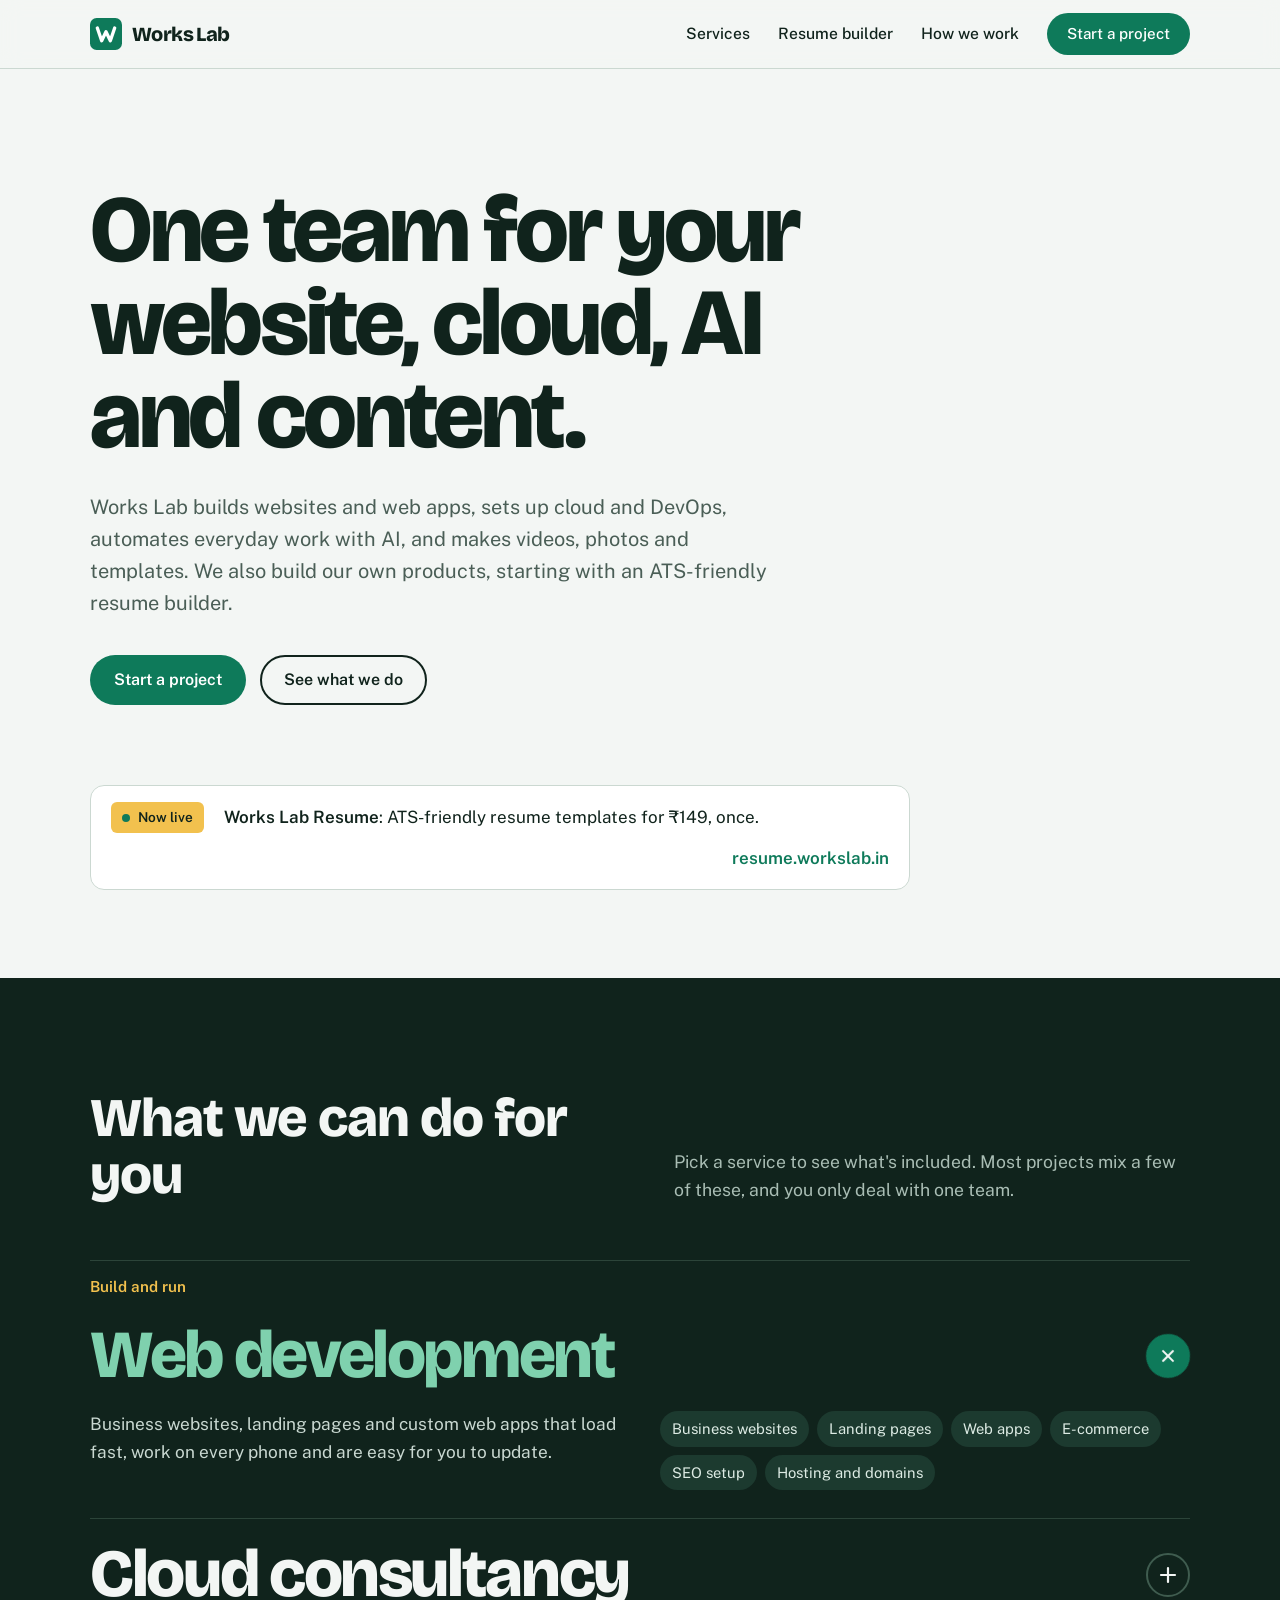
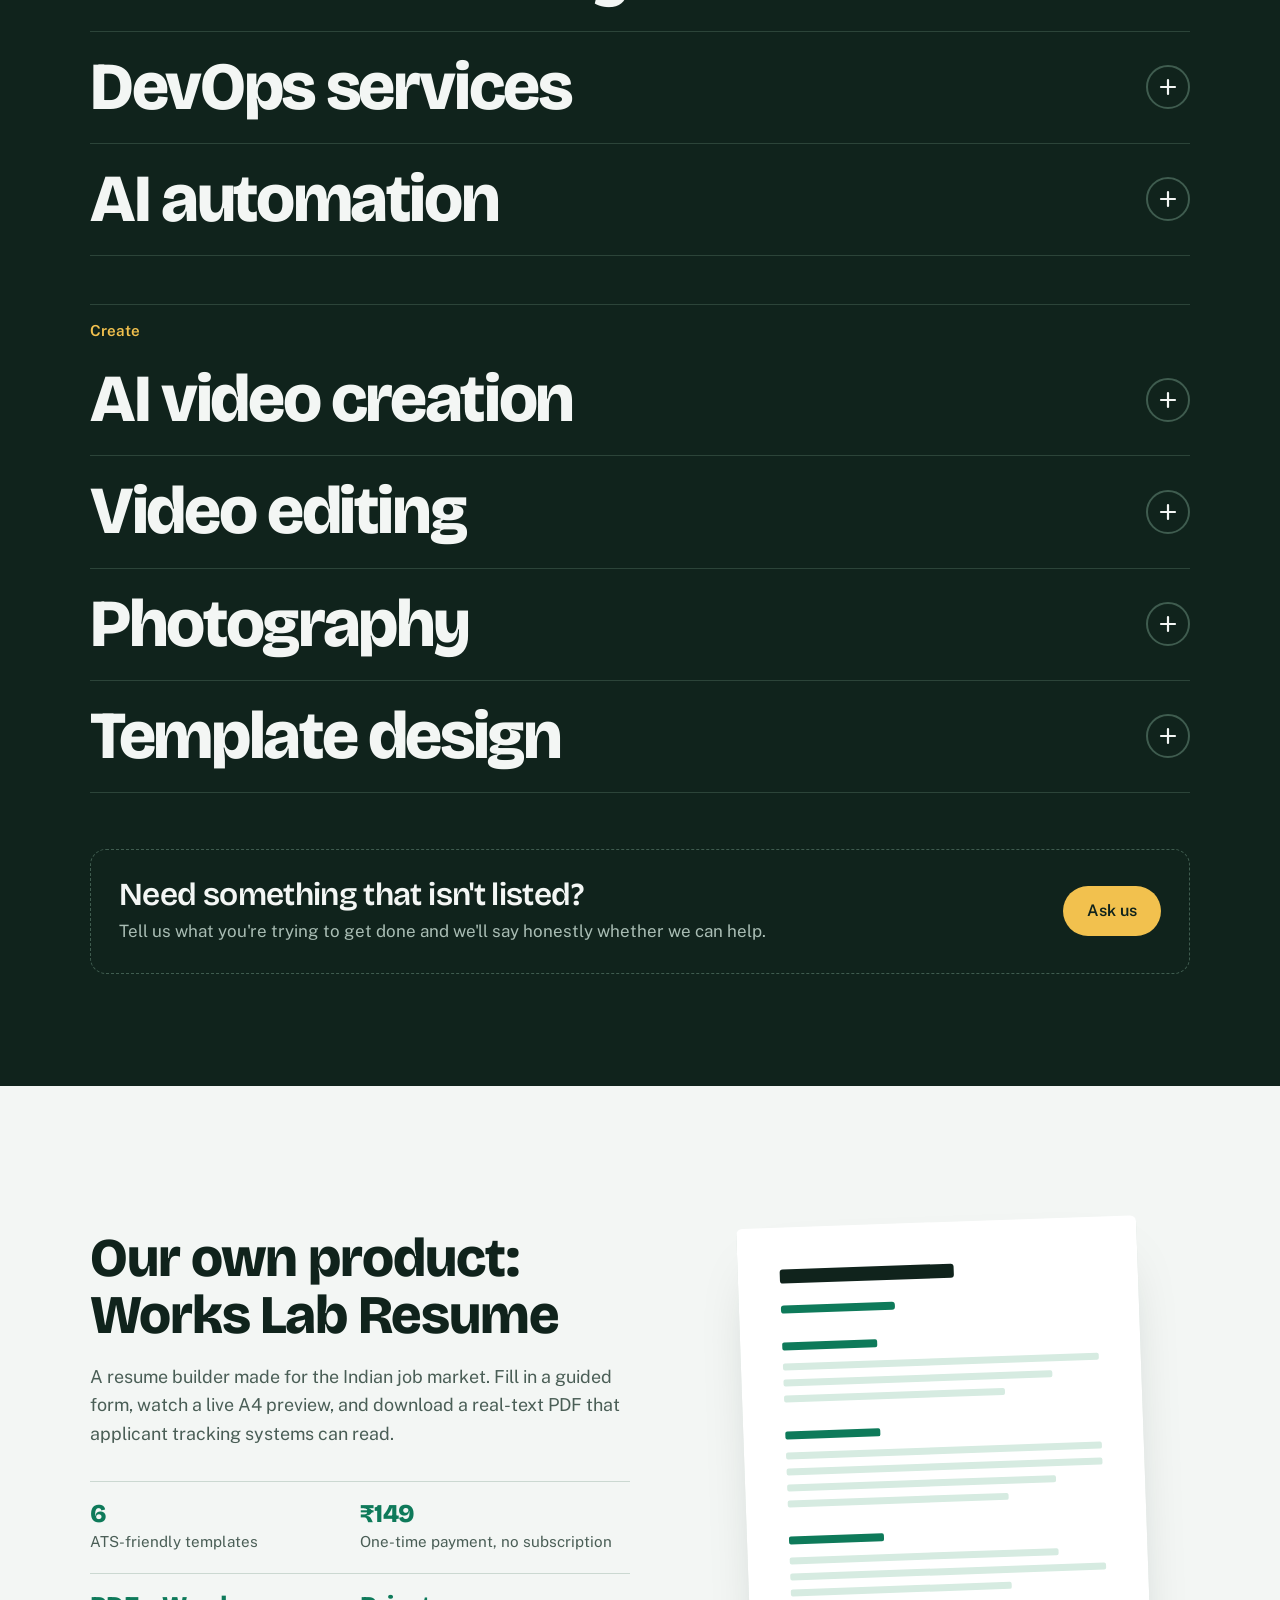
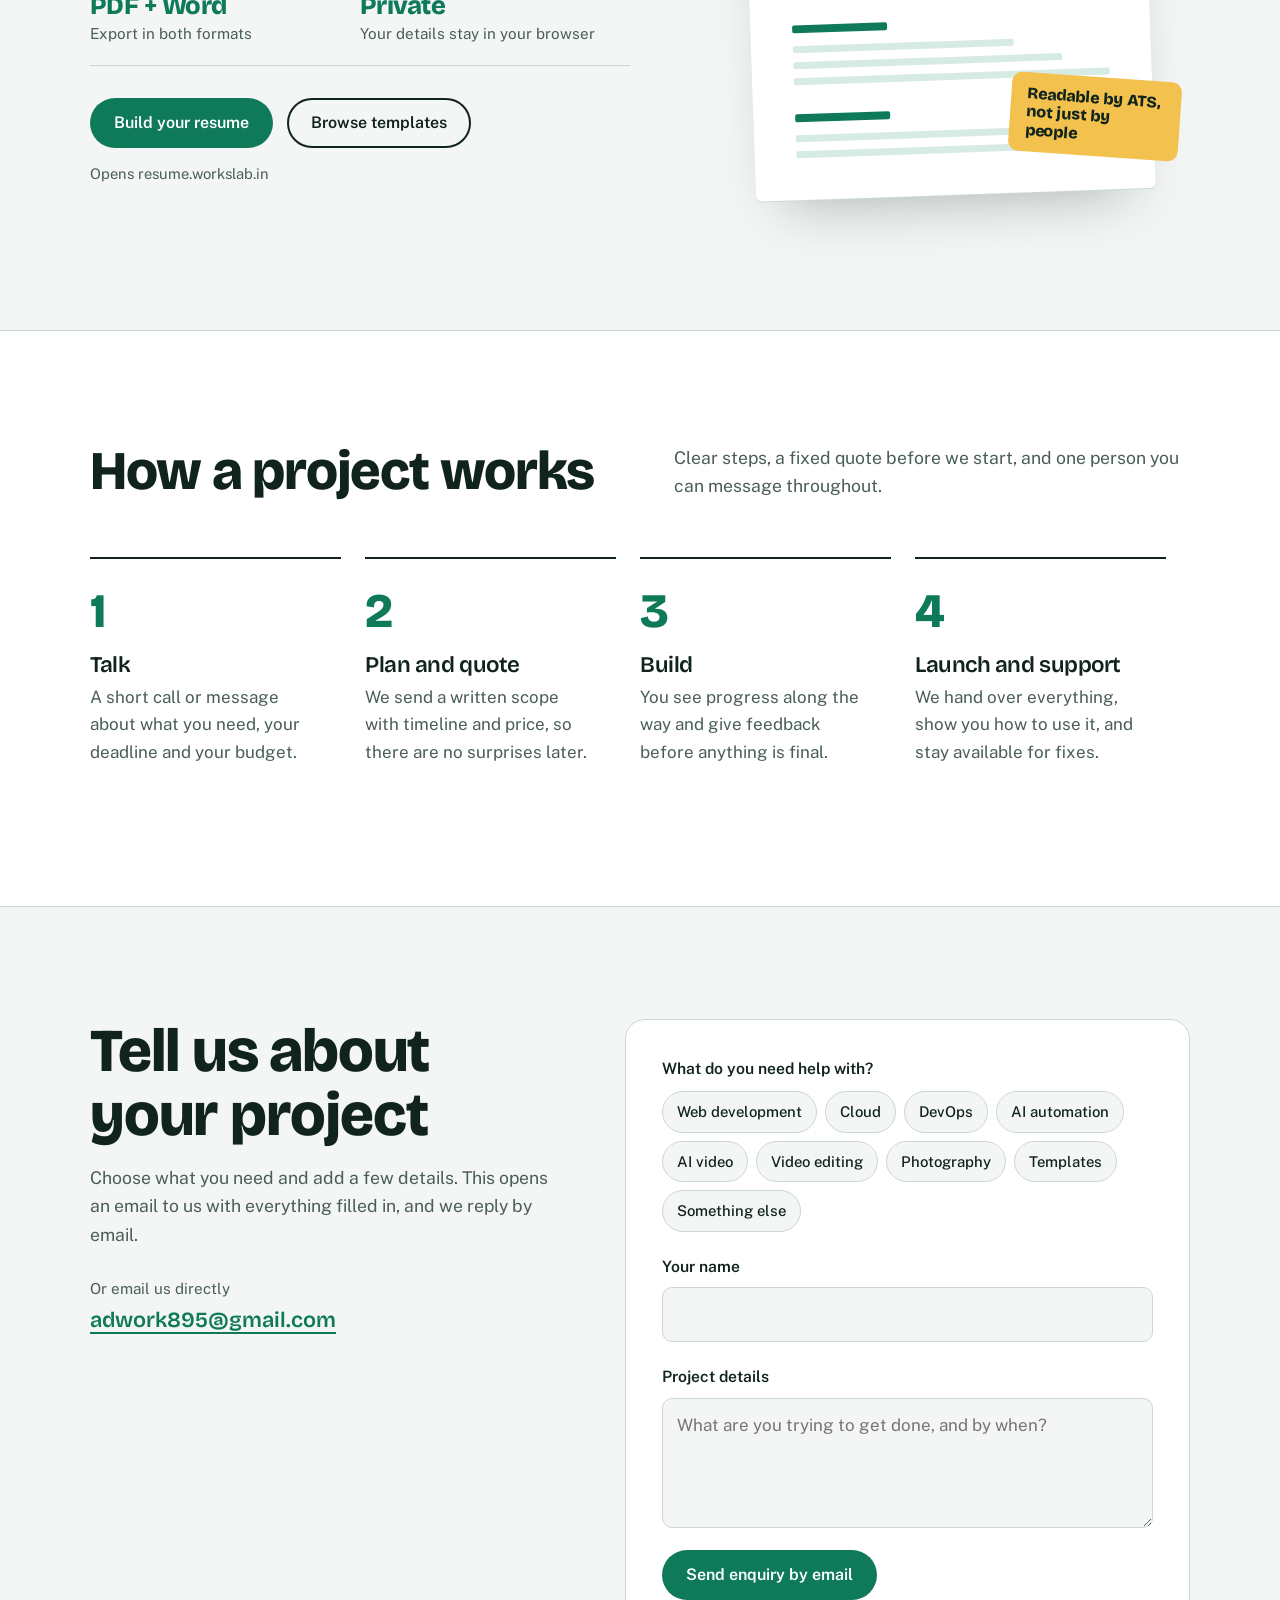
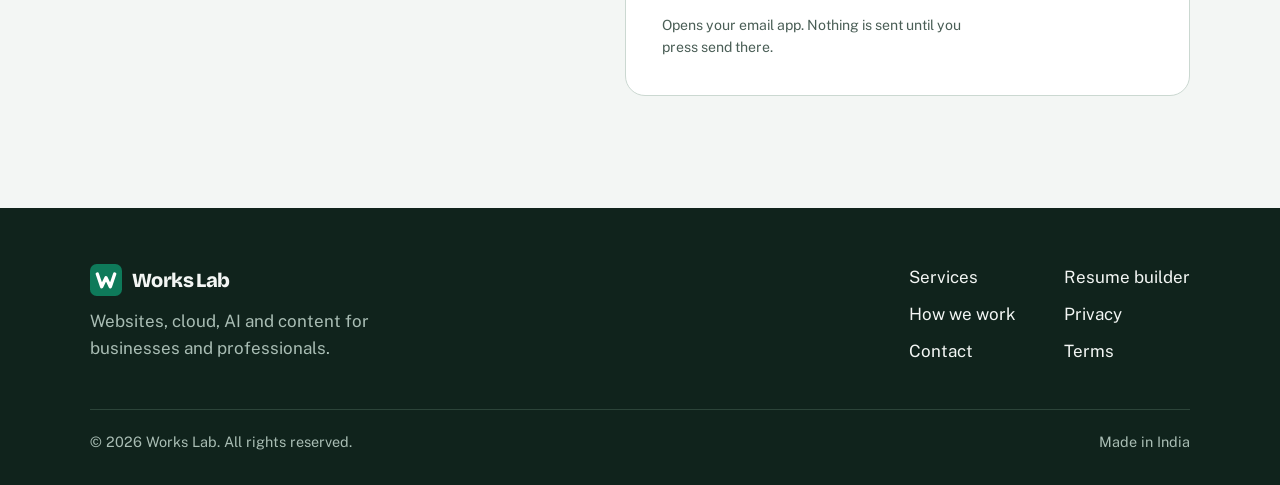
==== index.html @ b8e6df6c "1st commit for workslab home" ====
<!doctype html>
<html lang="en">
<head>
  <meta charset="UTF-8" />
  <meta name="viewport" content="width=device-width, initial-scale=1.0" />
  <title>Works Lab: web development, cloud, DevOps, AI automation and content</title>
  <meta name="description" content="Works Lab builds websites and web apps, sets up cloud and DevOps, automates work with AI, and creates videos, photos and templates. Makers of the ATS-friendly resume builder at resume.workslab.in." />
  <link rel="canonical" href="https://workslab.in/" />
  <meta name="theme-color" content="#0E7A5A" />

  <link rel="icon" href="/favicon.ico" sizes="48x48" />
  <link rel="icon" href="/favicon.svg" type="image/svg+xml" />
  <link rel="icon" href="/favicon-96x96.png" type="image/png" sizes="96x96" />
  <link rel="apple-touch-icon" href="/apple-touch-icon.png" />
  <link rel="manifest" href="/site.webmanifest" />

  <meta property="og:type" content="website" />
  <meta property="og:site_name" content="Works Lab" />
  <meta property="og:title" content="Works Lab: websites, cloud, AI and content" />
  <meta property="og:description" content="One team for your website, cloud setup, AI automation, videos, photos and templates." />
  <meta property="og:url" content="https://workslab.in/" />
  <meta property="og:image" content="https://workslab.in/og-image.png" />
  <meta name="twitter:card" content="summary_large_image" />

  <script type="application/ld+json">
  {
    "@context": "https://schema.org",
    "@type": "Organization",
    "name": "Works Lab",
    "url": "https://workslab.in/",
    "logo": "https://workslab.in/icon-512.png",
    "email": "adwork895@gmail.com",
    "areaServed": "IN",
    "makesOffer": [
      {"@type": "Offer", "itemOffered": {"@type": "Service", "name": "Web development"}},
      {"@type": "Offer", "itemOffered": {"@type": "Service", "name": "Cloud consultancy"}},
      {"@type": "Offer", "itemOffered": {"@type": "Service", "name": "DevOps services"}},
      {"@type": "Offer", "itemOffered": {"@type": "Service", "name": "AI automation"}},
      {"@type": "Offer", "itemOffered": {"@type": "Service", "name": "AI video creation"}},
      {"@type": "Offer", "itemOffered": {"@type": "Service", "name": "Video editing"}},
      {"@type": "Offer", "itemOffered": {"@type": "Service", "name": "Photography"}},
      {"@type": "Offer", "itemOffered": {"@type": "Service", "name": "Template design"}}
    ]
  }
  </script>

  <link rel="preconnect" href="https://fonts.googleapis.com" />
  <link rel="preconnect" href="https://fonts.gstatic.com" crossorigin />
  <link href="https://fonts.googleapis.com/css2?family=Bricolage+Grotesque:opsz,wght@12..96,400;12..96,600;12..96,800&family=Public+Sans:wght@400;500;600&display=swap" rel="stylesheet" />

  <style>
    :root {
      --ink: #10231C;        /* deep forest ink for text */
      --paper: #F3F6F4;      /* cool mint-white page */
      --white: #FFFFFF;
      --green: #0E7A5A;      /* Works Lab brand green (same as resume site) */
      --green-deep: #0A5A43;
      --mint: #D6EBE1;
      --tape: #F2C14E;       /* lab-tape yellow, used sparingly */
      --line: #CBD8D1;
      --muted: #4A5E56;

      --display: 'Bricolage Grotesque', system-ui, sans-serif;
      --body: 'Public Sans', system-ui, sans-serif;

      --wrap: 1180px;
      --gutter: clamp(20px, 4vw, 40px);
    }

    *, *::before, *::after { box-sizing: border-box; }
    html { -webkit-text-size-adjust: 100%; scroll-behavior: smooth; scroll-padding-top: 80px; }
    body {
      margin: 0;
      font-family: var(--body);
      font-size: 1.0625rem;
      line-height: 1.6;
      color: var(--ink);
      background: var(--paper);
      -webkit-font-smoothing: antialiased;
    }
    img, svg { display: block; max-width: 100%; }
    a { color: inherit; }
    h1, h2, h3 { font-family: var(--display); margin: 0; line-height: 1.05; letter-spacing: -0.02em; }
    p { margin: 0; }

    :focus-visible { outline: 3px solid var(--tape); outline-offset: 3px; border-radius: 4px; }

    .wrap { max-width: var(--wrap); margin: 0 auto; padding: 0 var(--gutter); }
    .skip { position: absolute; left: -9999px; top: 8px; background: var(--ink); color: var(--white); padding: 10px 14px; z-index: 200; border-radius: 6px; }
    .skip:focus { left: 8px; }

    /* ---------- Buttons ---------- */
    .btn {
      display: inline-flex; align-items: center; gap: 10px;
      font: 600 1rem/1 var(--body);
      padding: 15px 22px; border-radius: 999px;
      text-decoration: none; border: 2px solid transparent; cursor: pointer;
      transition: background-color .15s, color .15s, border-color .15s;
    }
    .btn-primary { background: var(--green); color: var(--white); }
    .btn-primary:hover { background: var(--green-deep); }
    .btn-ghost { border-color: var(--ink); color: var(--ink); background: transparent; }
    .btn-ghost:hover { background: var(--ink); color: var(--paper); }

    /* ---------- Header ---------- */
    .site-header {
      position: sticky; top: 0; z-index: 100;
      background: rgba(243, 246, 244, 0.92);
      backdrop-filter: blur(10px);
      border-bottom: 1px solid var(--line);
    }
    .header-row { display: flex; align-items: center; justify-content: space-between; height: 68px; gap: 20px; }
    .brand { display: flex; align-items: center; gap: 10px; text-decoration: none; font: 800 1.25rem/1 var(--display); letter-spacing: -0.03em; }
    .brand svg { width: 32px; height: 32px; }
    .nav { display: flex; align-items: center; gap: 28px; }
    .nav a { text-decoration: none; font-weight: 500; font-size: .98rem; }
    .nav a:not(.btn):hover { color: var(--green); }
    .nav .btn { padding: 11px 18px; font-size: .95rem; }
    .menu-toggle { display: none; background: none; border: 2px solid var(--ink); border-radius: 999px; padding: 8px 14px; font: 600 .95rem var(--body); color: var(--ink); cursor: pointer; }

    @media (max-width: 820px) {
      .menu-toggle { display: inline-block; }
      .nav {
        position: absolute; top: 68px; left: 0; right: 0;
        flex-direction: column; align-items: stretch; gap: 0;
        background: var(--paper); border-bottom: 1px solid var(--line);
        padding: 8px var(--gutter) 20px;
        display: none;
      }
      .nav.open { display: flex; }
      .nav a:not(.btn) { padding: 14px 0; border-bottom: 1px solid var(--line); }
      .nav .btn { margin-top: 16px; justify-content: center; }
    }

    /* ---------- Hero ---------- */
    .hero { padding: clamp(56px, 9vw, 120px) 0 clamp(48px, 7vw, 88px); }
    .hero h1 {
      font-size: clamp(2.6rem, 7.4vw, 6.2rem);
      font-weight: 800;
      max-width: 14ch;
      letter-spacing: -0.035em;
      line-height: .98;
    }
    .hero-lede { margin-top: 28px; max-width: 58ch; font-size: clamp(1.08rem, 1.6vw, 1.25rem); color: var(--muted); }
    .hero-actions { display: flex; flex-wrap: wrap; gap: 14px; margin-top: 36px; }

    .now-live {
      margin-top: clamp(48px, 7vw, 80px);
      display: flex; flex-wrap: wrap; align-items: center; gap: 12px 20px;
      padding: 16px 20px;
      background: var(--white); border: 1px solid var(--line); border-radius: 14px;
      text-decoration: none; max-width: 820px;
      transition: border-color .15s;
    }
    .now-live:hover { border-color: var(--green); }
    .tag-live {
      display: inline-flex; align-items: center; gap: 8px;
      background: var(--tape); color: var(--ink);
      font-weight: 600; font-size: .85rem; padding: 5px 11px; border-radius: 6px;
    }
    .tag-live::before { content: ""; width: 8px; height: 8px; border-radius: 50%; background: var(--green); }
    .now-live strong { font-weight: 600; }
    .now-live .go { margin-left: auto; color: var(--green); font-weight: 600; white-space: nowrap; }

    /* Page-load sequence (the one orchestrated motion on the page) */
    @media (prefers-reduced-motion: no-preference) {
      .hero h1, .hero-lede, .hero-actions, .now-live { animation: rise .7s cubic-bezier(.2,.7,.2,1) both; }
      .hero-lede { animation-delay: .12s; }
      .hero-actions { animation-delay: .22s; }
      .now-live { animation-delay: .34s; }
      @keyframes rise { from { opacity: 0; transform: translateY(18px); } to { opacity: 1; transform: none; } }
    }

    /* ---------- Section headings ---------- */
    .section { padding: clamp(64px, 9vw, 112px) 0; }
    .section-head { display: grid; grid-template-columns: 1fr; gap: 16px; margin-bottom: clamp(32px, 5vw, 56px); }
    .section-head h2 { font-size: clamp(2rem, 4.6vw, 3.4rem); font-weight: 800; max-width: 18ch; }
    .section-head p { color: var(--muted); max-width: 56ch; font-size: 1.1rem; }
    @media (min-width: 900px) {
      .section-head { grid-template-columns: 1.1fr 1fr; align-items: end; }
    }

    /* ---------- Services index (the memorable piece) ---------- */
    .services { background: var(--ink); color: var(--paper); }
    .services .section-head p { color: #A9BDB4; }
    .svc-group { border-top: 1px solid #2C4439; }
    .svc-group + .svc-group { margin-top: 48px; }
    .svc-group-name {
      font: 600 .95rem/1 var(--body); color: var(--tape);
      padding: 18px 0 6px;
    }
    .svc { border-bottom: 1px solid #2C4439; }
    .svc-btn {
      width: 100%; background: none; border: 0; color: inherit; cursor: pointer; text-align: left;
      display: grid; grid-template-columns: 1fr auto; align-items: center; gap: 20px;
      padding: clamp(14px, 2vw, 22px) 0;
    }
    .svc-name {
      font: 800 clamp(1.8rem, 5.6vw, 4.2rem)/1 var(--display);
      letter-spacing: -0.035em;
      transition: color .15s, transform .25s cubic-bezier(.2,.7,.2,1);
    }
    .svc-btn:hover .svc-name, .svc-btn[aria-expanded="true"] .svc-name { color: #7FD1AE; }
    @media (prefers-reduced-motion: no-preference) {
      .svc-btn:hover .svc-name { transform: translateX(10px); }
    }
    .svc-icon {
      width: 44px; height: 44px; flex: none; border-radius: 50%;
      border: 2px solid #3F5C4F; display: grid; place-items: center;
      transition: transform .25s, background-color .15s, border-color .15s;
    }
    .svc-icon svg { width: 18px; height: 18px; }
    .svc-btn[aria-expanded="true"] .svc-icon { transform: rotate(45deg); background: var(--green); border-color: var(--green); }
    .svc-panel { display: grid; grid-template-rows: 0fr; transition: grid-template-rows .3s ease; }
    .svc-panel > div { overflow: hidden; }
    .svc.open .svc-panel { grid-template-rows: 1fr; }
    .svc-body {
      display: grid; gap: 18px; padding: 0 0 28px;
      grid-template-columns: 1fr;
    }
    @media (min-width: 900px) { .svc-body { grid-template-columns: 1fr 1fr; gap: 40px; } }
    .svc-body p { color: #C9D8D1; max-width: 50ch; font-size: 1.08rem; }
    .chips { display: flex; flex-wrap: wrap; gap: 8px; list-style: none; margin: 0; padding: 0; align-content: start; }
    .chips li { font-size: .92rem; padding: 6px 12px; border-radius: 999px; background: #1C3A2F; color: #DDEBE4; }
    .svc-more { display: inline-block; margin-top: 14px; color: #7FD1AE; font-weight: 600; }

    .svc-else {
      margin-top: 56px; display: flex; flex-wrap: wrap; align-items: center; justify-content: space-between; gap: 20px;
      padding: 28px; border: 1px dashed #3F5C4F; border-radius: 16px;
    }
    .svc-else h3 { font-size: clamp(1.4rem, 2.6vw, 2rem); font-weight: 600; }
    .svc-else p { color: #A9BDB4; margin-top: 6px; }
    .services .btn-primary { background: var(--tape); color: var(--ink); }
    .services .btn-primary:hover { background: #FFD66E; }

    /* ---------- Product: resume builder ---------- */
    .product-grid { display: grid; gap: clamp(40px, 6vw, 72px); align-items: center; grid-template-columns: 1fr; }
    @media (min-width: 900px) { .product-grid { grid-template-columns: 1.05fr .95fr; } }
    .product h2 { font-size: clamp(2rem, 4.6vw, 3.4rem); font-weight: 800; max-width: 16ch; }
    .product .lede { margin-top: 18px; color: var(--muted); font-size: 1.12rem; max-width: 52ch; }
    .facts { list-style: none; padding: 0; margin: 32px 0 0; display: grid; grid-template-columns: 1fr 1fr; gap: 0; border-top: 1px solid var(--line); }
    .facts li { padding: 18px 16px 18px 0; border-bottom: 1px solid var(--line); }
    .facts b { display: block; font: 800 1.6rem/1.1 var(--display); letter-spacing: -0.02em; color: var(--green); }
    .facts span { font-size: .95rem; color: var(--muted); }
    .product .hero-actions { margin-top: 32px; }
    .product-note { margin-top: 14px; font-size: .92rem; color: var(--muted); }

    /* A4 sheet illustration */
    .sheet-stage { position: relative; padding: 24px 12px; }
    .sheet {
      background: var(--white); aspect-ratio: 210 / 297; width: min(100%, 400px); margin: 0 auto;
      border-radius: 6px; padding: 9% 9%;
      box-shadow: 0 1px 0 var(--line), 0 30px 60px -30px rgba(16, 35, 28, .35);
      transform: rotate(-2deg);
      display: flex; flex-direction: column; gap: 6%;
    }
    .sheet .nm { height: 14px; width: 55%; background: var(--ink); border-radius: 3px; }
    .sheet .ttl { height: 8px; width: 36%; background: var(--green); border-radius: 3px; margin-top: -2%; }
    .sheet .blk { display: flex; flex-direction: column; gap: 9px; }
    .sheet .h { height: 8px; width: 30%; background: var(--green); border-radius: 2px; margin-bottom: 4px; }
    .sheet .l { height: 7px; background: var(--mint); border-radius: 2px; }
    .sheet .l.s { width: 70%; } .sheet .l.m { width: 85%; }
    .ats-stamp {
      position: absolute; right: 2%; bottom: 10%;
      background: var(--tape); color: var(--ink);
      font: 800 1rem/1.15 var(--display); padding: 12px 16px; border-radius: 10px;
      transform: rotate(4deg); max-width: 170px;
    }

    /* ---------- Process ---------- */
    .process { background: var(--white); border-top: 1px solid var(--line); border-bottom: 1px solid var(--line); }
    .steps { list-style: none; margin: 0; padding: 0; display: grid; gap: 0; grid-template-columns: 1fr; counter-reset: step; }
    @media (min-width: 700px) { .steps { grid-template-columns: 1fr 1fr; } }
    @media (min-width: 1040px) { .steps { grid-template-columns: repeat(4, 1fr); } }
    .steps li { counter-increment: step; padding: 28px 24px 28px 0; border-top: 2px solid var(--ink); margin-right: 24px; }
    .steps li::before {
      content: counter(step); display: block;
      font: 800 3rem/1 var(--display); color: var(--green); margin-bottom: 18px;
    }
    .steps h3 { font-size: 1.4rem; font-weight: 600; margin-bottom: 8px; }
    .steps p { color: var(--muted); }

    /* ---------- Contact ---------- */
    .contact-grid { display: grid; gap: clamp(40px, 6vw, 72px); grid-template-columns: 1fr; }
    @media (min-width: 900px) { .contact-grid { grid-template-columns: .9fr 1.1fr; } }
    .contact h2 { font-size: clamp(2.2rem, 5vw, 3.8rem); font-weight: 800; max-width: 12ch; }
    .contact .lede { margin-top: 18px; color: var(--muted); font-size: 1.1rem; max-width: 44ch; }
    .direct { margin-top: 28px; }
    .direct a { font: 600 clamp(1.1rem, 2vw, 1.35rem) var(--display); color: var(--green); text-decoration-thickness: 2px; text-underline-offset: 5px; word-break: break-all; }
    .direct p { font-size: .95rem; color: var(--muted); margin-bottom: 6px; }

    .form { background: var(--white); border: 1px solid var(--line); border-radius: 20px; padding: clamp(22px, 3.5vw, 36px); display: grid; gap: 22px; }
    .field { display: grid; gap: 8px; }
    .field label, .field legend { font-weight: 600; font-size: .98rem; padding: 0; }
    fieldset { border: 0; margin: 0; padding: 0; min-width: 0; }
    .field input, .field textarea {
      font: inherit; color: var(--ink); width: 100%;
      padding: 13px 14px; border: 1.5px solid var(--line); border-radius: 10px; background: var(--paper);
    }
    .field input:focus, .field textarea:focus { outline: none; border-color: var(--green); box-shadow: 0 0 0 3px var(--mint); }
    .field textarea { min-height: 130px; resize: vertical; }
    .pick { display: flex; flex-wrap: wrap; gap: 8px; margin-top: 10px; }
    .pick input { position: absolute; opacity: 0; width: 1px; height: 1px; }
    .pick label {
      font-weight: 500; font-size: .93rem; padding: 8px 14px; border-radius: 999px;
      border: 1.5px solid var(--line); cursor: pointer; user-select: none; background: var(--paper);
    }
    .pick input:checked + label { background: var(--green); border-color: var(--green); color: var(--white); }
    .pick input:focus-visible + label { outline: 3px solid var(--tape); outline-offset: 2px; }
    .form-foot { display: flex; flex-wrap: wrap; align-items: center; gap: 14px; }
    .form-foot small { color: var(--muted); font-size: .88rem; max-width: 36ch; }
    .form-error { color: #A4262C; font-weight: 600; font-size: .95rem; display: none; }
    .form-error.show { display: block; }

    /* ---------- Footer ---------- */
    .site-footer { background: var(--ink); color: #A9BDB4; padding: 56px 0 32px; }
    .foot-row { display: flex; flex-wrap: wrap; justify-content: space-between; gap: 32px; }
    .site-footer .brand { color: var(--paper); }
    .foot-tag { margin-top: 12px; max-width: 34ch; }
    .foot-links { display: grid; grid-template-columns: repeat(2, auto); gap: 10px 48px; list-style: none; margin: 0; padding: 0; }
    .foot-links a { text-decoration: none; color: var(--paper); }
    .foot-links a:hover { color: #7FD1AE; }
    .foot-base { margin-top: 44px; padding-top: 20px; border-top: 1px solid #2C4439; display: flex; flex-wrap: wrap; justify-content: space-between; gap: 12px; font-size: .9rem; }

    @media (prefers-reduced-motion: reduce) {
      html { scroll-behavior: auto; }
      *, *::before, *::after { transition: none !important; animation: none !important; }
    }
  </style>
</head>
<body>
  <a class="skip" href="#main">Skip to content</a>

  <header class="site-header">
    <div class="wrap header-row">
      <a class="brand" href="/" aria-label="Works Lab home">
        <svg viewBox="0 0 48 48" aria-hidden="true"><rect width="48" height="48" rx="10" fill="#0E7A5A"/><path d="M11 15 L17.5 34 L24 20.5 L30.5 34 L37 15" fill="none" stroke="#fff" stroke-width="5" stroke-linecap="round" stroke-linejoin="round"/></svg>
        Works Lab
      </a>
      <button class="menu-toggle" aria-expanded="false" aria-controls="site-nav">Menu</button>
      <nav class="nav" id="site-nav" aria-label="Main">
        <a href="#services">Services</a>
        <a href="#resume">Resume builder</a>
        <a href="#process">How we work</a>
        <a class="btn btn-primary" href="#contact">Start a project</a>
      </nav>
    </div>
  </header>

  <main id="main">
    <!-- HERO -->
    <section class="hero">
      <div class="wrap">
        <h1>One team for your website, cloud, AI and content.</h1>
        <p class="hero-lede">
          Works Lab builds websites and web apps, sets up cloud and DevOps, automates everyday work with AI,
          and makes videos, photos and templates. We also build our own products, starting with an
          ATS-friendly resume builder.
        </p>
        <div class="hero-actions">
          <a class="btn btn-primary" href="#contact">Start a project</a>
          <a class="btn btn-ghost" href="#services">See what we do</a>
        </div>

        <a class="now-live" href="https://resume.workslab.in" rel="noopener">
          <span class="tag-live">Now live</span>
          <span><strong>Works Lab Resume</strong>: ATS-friendly resume templates for ₹149, once.</span>
          <span class="go">resume.workslab.in</span>
        </a>
      </div>
    </section>

    <!-- SERVICES -->
    <section class="section services" id="services" aria-labelledby="services-title">
      <div class="wrap">
        <div class="section-head">
          <h2 id="services-title">What we can do for you</h2>
          <p>Pick a service to see what's included. Most projects mix a few of these, and you only deal with one team.</p>
        </div>

        <div class="svc-group">
          <p class="svc-group-name">Build and run</p>

          <div class="svc open">
            <button class="svc-btn" aria-expanded="true" aria-controls="svc-web">
              <span class="svc-name">Web development</span>
              <span class="svc-icon" aria-hidden="true"><svg viewBox="0 0 18 18"><path d="M9 2v14M2 9h14" stroke="currentColor" stroke-width="2.2" stroke-linecap="round"/></svg></span>
            </button>
            <div class="svc-panel" id="svc-web"><div><div class="svc-body">
              <p>Business websites, landing pages and custom web apps that load fast, work on every phone and are easy for you to update.</p>
              <ul class="chips"><li>Business websites</li><li>Landing pages</li><li>Web apps</li><li>E-commerce</li><li>SEO setup</li><li>Hosting and domains</li></ul>
            </div></div></div>
          </div>

          <div class="svc">
            <button class="svc-btn" aria-expanded="false" aria-controls="svc-cloud">
              <span class="svc-name">Cloud consultancy</span>
              <span class="svc-icon" aria-hidden="true"><svg viewBox="0 0 18 18"><path d="M9 2v14M2 9h14" stroke="currentColor" stroke-width="2.2" stroke-linecap="round"/></svg></span>
            </button>
            <div class="svc-panel" id="svc-cloud"><div><div class="svc-body">
              <p>Choose the right cloud setup, move to it without downtime, and stop paying for resources you don't use.</p>
              <ul class="chips"><li>AWS, Azure, Google Cloud</li><li>Cloud migration</li><li>Cost reviews</li><li>Security and backups</li><li>Architecture planning</li></ul>
            </div></div></div>
          </div>

          <div class="svc">
            <button class="svc-btn" aria-expanded="false" aria-controls="svc-devops">
              <span class="svc-name">DevOps services</span>
              <span class="svc-icon" aria-hidden="true"><svg viewBox="0 0 18 18"><path d="M9 2v14M2 9h14" stroke="currentColor" stroke-width="2.2" stroke-linecap="round"/></svg></span>
            </button>
            <div class="svc-panel" id="svc-devops"><div><div class="svc-body">
              <p>Automated builds, tests and deployments, so shipping an update takes a click instead of an evening.</p>
              <ul class="chips"><li>CI/CD pipelines</li><li>GitHub Actions</li><li>Docker and Kubernetes</li><li>Infrastructure as code</li><li>Monitoring and alerts</li></ul>
            </div></div></div>
          </div>

          <div class="svc">
            <button class="svc-btn" aria-expanded="false" aria-controls="svc-ai">
              <span class="svc-name">AI automation</span>
              <span class="svc-icon" aria-hidden="true"><svg viewBox="0 0 18 18"><path d="M9 2v14M2 9h14" stroke="currentColor" stroke-width="2.2" stroke-linecap="round"/></svg></span>
            </button>
            <div class="svc-panel" id="svc-ai"><div><div class="svc-body">
              <p>Hand repetitive work to AI: answering customer questions, sorting documents, following up on leads and keeping sheets and CRMs up to date.</p>
              <ul class="chips"><li>AI chatbots</li><li>Workflow automation</li><li>Document processing</li><li>WhatsApp and email bots</li><li>CRM and sheet integrations</li></ul>
            </div></div></div>
          </div>
        </div>

        <div class="svc-group">
          <p class="svc-group-name">Create</p>

          <div class="svc">
            <button class="svc-btn" aria-expanded="false" aria-controls="svc-aivideo">
              <span class="svc-name">AI video creation</span>
              <span class="svc-icon" aria-hidden="true"><svg viewBox="0 0 18 18"><path d="M9 2v14M2 9h14" stroke="currentColor" stroke-width="2.2" stroke-linecap="round"/></svg></span>
            </button>
            <div class="svc-panel" id="svc-aivideo"><div><div class="svc-body">
              <p>Product explainers, ads and social videos made with AI tools, from the script and voiceover to the final cut.</p>
              <ul class="chips"><li>Explainer videos</li><li>Ad creatives</li><li>Reels and Shorts</li><li>AI voiceovers</li><li>AI avatars</li></ul>
            </div></div></div>
          </div>

          <div class="svc">
            <button class="svc-btn" aria-expanded="false" aria-controls="svc-edit">
              <span class="svc-name">Video editing</span>
              <span class="svc-icon" aria-hidden="true"><svg viewBox="0 0 18 18"><path d="M9 2v14M2 9h14" stroke="currentColor" stroke-width="2.2" stroke-linecap="round"/></svg></span>
            </button>
            <div class="svc-panel" id="svc-edit"><div><div class="svc-body">
              <p>Send us your raw footage. We cut it, fix colour and sound, and add captions and graphics that suit where it will be posted.</p>
              <ul class="chips"><li>YouTube videos</li><li>Reels and Shorts</li><li>Corporate videos</li><li>Subtitles</li><li>Motion graphics</li></ul>
            </div></div></div>
          </div>

          <div class="svc">
            <button class="svc-btn" aria-expanded="false" aria-controls="svc-photo">
              <span class="svc-name">Photography</span>
              <span class="svc-icon" aria-hidden="true"><svg viewBox="0 0 18 18"><path d="M9 2v14M2 9h14" stroke="currentColor" stroke-width="2.2" stroke-linecap="round"/></svg></span>
            </button>
            <div class="svc-panel" id="svc-photo"><div><div class="svc-body">
              <p>Product, portrait and event shoots, delivered edited and sized for your website, store listings and social media.</p>
              <ul class="chips"><li>Product photos</li><li>Portraits and headshots</li><li>Events</li><li>Retouching</li></ul>
            </div></div></div>
          </div>

          <div class="svc">
            <button class="svc-btn" aria-expanded="false" aria-controls="svc-tpl">
              <span class="svc-name">Template design</span>
              <span class="svc-icon" aria-hidden="true"><svg viewBox="0 0 18 18"><path d="M9 2v14M2 9h14" stroke="currentColor" stroke-width="2.2" stroke-linecap="round"/></svg></span>
            </button>
            <div class="svc-panel" id="svc-tpl"><div><div class="svc-body">
              <div>
                <p>Resume, presentation, social media and document templates that you can reuse and edit yourself.</p>
                <a class="svc-more" href="#resume">See our resume builder</a>
              </div>
              <ul class="chips"><li>Resume templates</li><li>Presentations</li><li>Social media posts</li><li>Business documents</li><li>Brand kits</li></ul>
            </div></div></div>
          </div>
        </div>

        <div class="svc-else">
          <div>
            <h3>Need something that isn't listed?</h3>
            <p>Tell us what you're trying to get done and we'll say honestly whether we can help.</p>
          </div>
          <a class="btn btn-primary" href="#contact">Ask us</a>
        </div>
      </div>
    </section>

    <!-- PRODUCT -->
    <section class="section product" id="resume" aria-labelledby="resume-title">
      <div class="wrap product-grid">
        <div>
          <h2 id="resume-title">Our own product: Works Lab Resume</h2>
          <p class="lede">
            A resume builder made for the Indian job market. Fill in a guided form, watch a live A4 preview,
            and download a real-text PDF that applicant tracking systems can read.
          </p>
          <ul class="facts">
            <li><b>6</b><span>ATS-friendly templates</span></li>
            <li><b>₹149</b><span>One-time payment, no subscription</span></li>
            <li><b>PDF + Word</b><span>Export in both formats</span></li>
            <li><b>Private</b><span>Your details stay in your browser</span></li>
          </ul>
          <div class="hero-actions">
            <a class="btn btn-primary" href="https://resume.workslab.in" rel="noopener">Build your resume</a>
            <a class="btn btn-ghost" href="https://resume.workslab.in/#templates" rel="noopener">Browse templates</a>
          </div>
          <p class="product-note">Opens resume.workslab.in</p>
        </div>

        <div class="sheet-stage" aria-hidden="true">
          <div class="sheet">
            <div class="nm"></div>
            <div class="ttl"></div>
            <div class="blk"><div class="h"></div><div class="l"></div><div class="l m"></div><div class="l s"></div></div>
            <div class="blk"><div class="h"></div><div class="l"></div><div class="l"></div><div class="l m"></div><div class="l s"></div></div>
            <div class="blk"><div class="h"></div><div class="l m"></div><div class="l"></div><div class="l s"></div></div>
            <div class="blk"><div class="h"></div><div class="l s"></div><div class="l m"></div><div class="l"></div></div>
            <div class="blk"><div class="h"></div><div class="l m"></div><div class="l s"></div></div>
          </div>
          <div class="ats-stamp">Readable by ATS, not just by people</div>
        </div>
      </div>
    </section>

    <!-- PROCESS -->
    <section class="section process" id="process" aria-labelledby="process-title">
      <div class="wrap">
        <div class="section-head">
          <h2 id="process-title">How a project works</h2>
          <p>Clear steps, a fixed quote before we start, and one person you can message throughout.</p>
        </div>
        <ol class="steps">
          <li>
            <h3>Talk</h3>
            <p>A short call or message about what you need, your deadline and your budget.</p>
          </li>
          <li>
            <h3>Plan and quote</h3>
            <p>We send a written scope with timeline and price, so there are no surprises later.</p>
          </li>
          <li>
            <h3>Build</h3>
            <p>You see progress along the way and give feedback before anything is final.</p>
          </li>
          <li>
            <h3>Launch and support</h3>
            <p>We hand over everything, show you how to use it, and stay available for fixes.</p>
          </li>
        </ol>
      </div>
    </section>

    <!-- CONTACT -->
    <section class="section contact" id="contact" aria-labelledby="contact-title">
      <div class="wrap contact-grid">
        <div>
          <h2 id="contact-title">Tell us about your project</h2>
          <p class="lede">Choose what you need and add a few details. This opens an email to us with everything filled in, and we reply by email.</p>
          <div class="direct">
            <p>Or email us directly</p>
            <a href="mailto:adwork895@gmail.com">adwork895@gmail.com</a>
          </div>
        </div>

        <form class="form" id="enquiry" novalidate>
          <fieldset class="field">
            <legend>What do you need help with?</legend>
            <div class="pick" id="pick">
              <input type="checkbox" id="s1" value="Web development"><label for="s1">Web development</label>
              <input type="checkbox" id="s2" value="Cloud consultancy"><label for="s2">Cloud</label>
              <input type="checkbox" id="s3" value="DevOps"><label for="s3">DevOps</label>
              <input type="checkbox" id="s4" value="AI automation"><label for="s4">AI automation</label>
              <input type="checkbox" id="s5" value="AI video creation"><label for="s5">AI video</label>
              <input type="checkbox" id="s6" value="Video editing"><label for="s6">Video editing</label>
              <input type="checkbox" id="s7" value="Photography"><label for="s7">Photography</label>
              <input type="checkbox" id="s8" value="Template design"><label for="s8">Templates</label>
              <input type="checkbox" id="s9" value="Something else"><label for="s9">Something else</label>
            </div>
          </fieldset>
          <div class="field">
            <label for="name">Your name</label>
            <input id="name" name="name" autocomplete="name" required>
          </div>
          <div class="field">
            <label for="details">Project details</label>
            <textarea id="details" name="details" placeholder="What are you trying to get done, and by when?" required></textarea>
          </div>
          <p class="form-error" id="form-error" role="alert"></p>
          <div class="form-foot">
            <button class="btn btn-primary" type="submit">Send enquiry by email</button>
            <small>Opens your email app. Nothing is sent until you press send there.</small>
          </div>
        </form>
      </div>
    </section>
  </main>

  <footer class="site-footer">
    <div class="wrap">
      <div class="foot-row">
        <div>
          <a class="brand" href="/" aria-label="Works Lab home">
            <svg viewBox="0 0 48 48" aria-hidden="true"><rect width="48" height="48" rx="10" fill="#0E7A5A"/><path d="M11 15 L17.5 34 L24 20.5 L30.5 34 L37 15" fill="none" stroke="#fff" stroke-width="5" stroke-linecap="round" stroke-linejoin="round"/></svg>
            Works Lab
          </a>
          <p class="foot-tag">Websites, cloud, AI and content for businesses and professionals.</p>
        </div>
        <ul class="foot-links">
          <li><a href="#services">Services</a></li>
          <li><a href="https://resume.workslab.in" rel="noopener">Resume builder</a></li>
          <li><a href="#process">How we work</a></li>
          <li><a href="https://resume.workslab.in/privacy" rel="noopener">Privacy</a></li>
          <li><a href="#contact">Contact</a></li>
          <li><a href="https://resume.workslab.in/terms" rel="noopener">Terms</a></li>
        </ul>
      </div>
      <div class="foot-base">
        <span>© <span id="year">2026</span> Works Lab. All rights reserved.</span>
        <span>Made in India</span>
      </div>
    </div>
  </footer>

  <script>
    // Mobile menu
    const toggle = document.querySelector('.menu-toggle');
    const nav = document.getElementById('site-nav');
    toggle.addEventListener('click', () => {
      const open = nav.classList.toggle('open');
      toggle.setAttribute('aria-expanded', String(open));
      toggle.textContent = open ? 'Close' : 'Menu';
    });
    nav.querySelectorAll('a').forEach(a => a.addEventListener('click', () => {
      nav.classList.remove('open');
      toggle.setAttribute('aria-expanded', 'false');
      toggle.textContent = 'Menu';
    }));

    // Services index: expand / collapse
    document.querySelectorAll('.svc-btn').forEach(btn => {
      btn.addEventListener('click', () => {
        const item = btn.closest('.svc');
        const open = !item.classList.contains('open');
        item.classList.toggle('open', open);
        btn.setAttribute('aria-expanded', String(open));
      });
    });

    // Enquiry form -> prefilled email (no server needed on GitHub Pages)
    const EMAIL = 'adwork895@gmail.com';
    const form = document.getElementById('enquiry');
    const err = document.getElementById('form-error');
    form.addEventListener('submit', (e) => {
      e.preventDefault();
      const name = form.name.value.trim();
      const details = form.details.value.trim();
      const services = [...form.querySelectorAll('#pick input:checked')].map(i => i.value);

      if (!name || !details) {
        err.textContent = !name ? 'Add your name so we know who to reply to.' : 'Add a few project details so we can reply with something useful.';
        err.classList.add('show');
        (!name ? form.name : form.details).focus();
        return;
      }
      err.classList.remove('show');

      const subject = `Project enquiry: ${services.length ? services.join(', ') : 'General'}`;
      const body = `Hi Works Lab,\n\nName: ${name}\nServices: ${services.join(', ') || 'Not sure yet'}\n\n${details}\n`;
      window.location.href = `mailto:${EMAIL}?subject=${encodeURIComponent(subject)}&body=${encodeURIComponent(body)}`;
    });

    document.getElementById('year').textContent = new Date().getFullYear();
  </script>
</body>
</html>
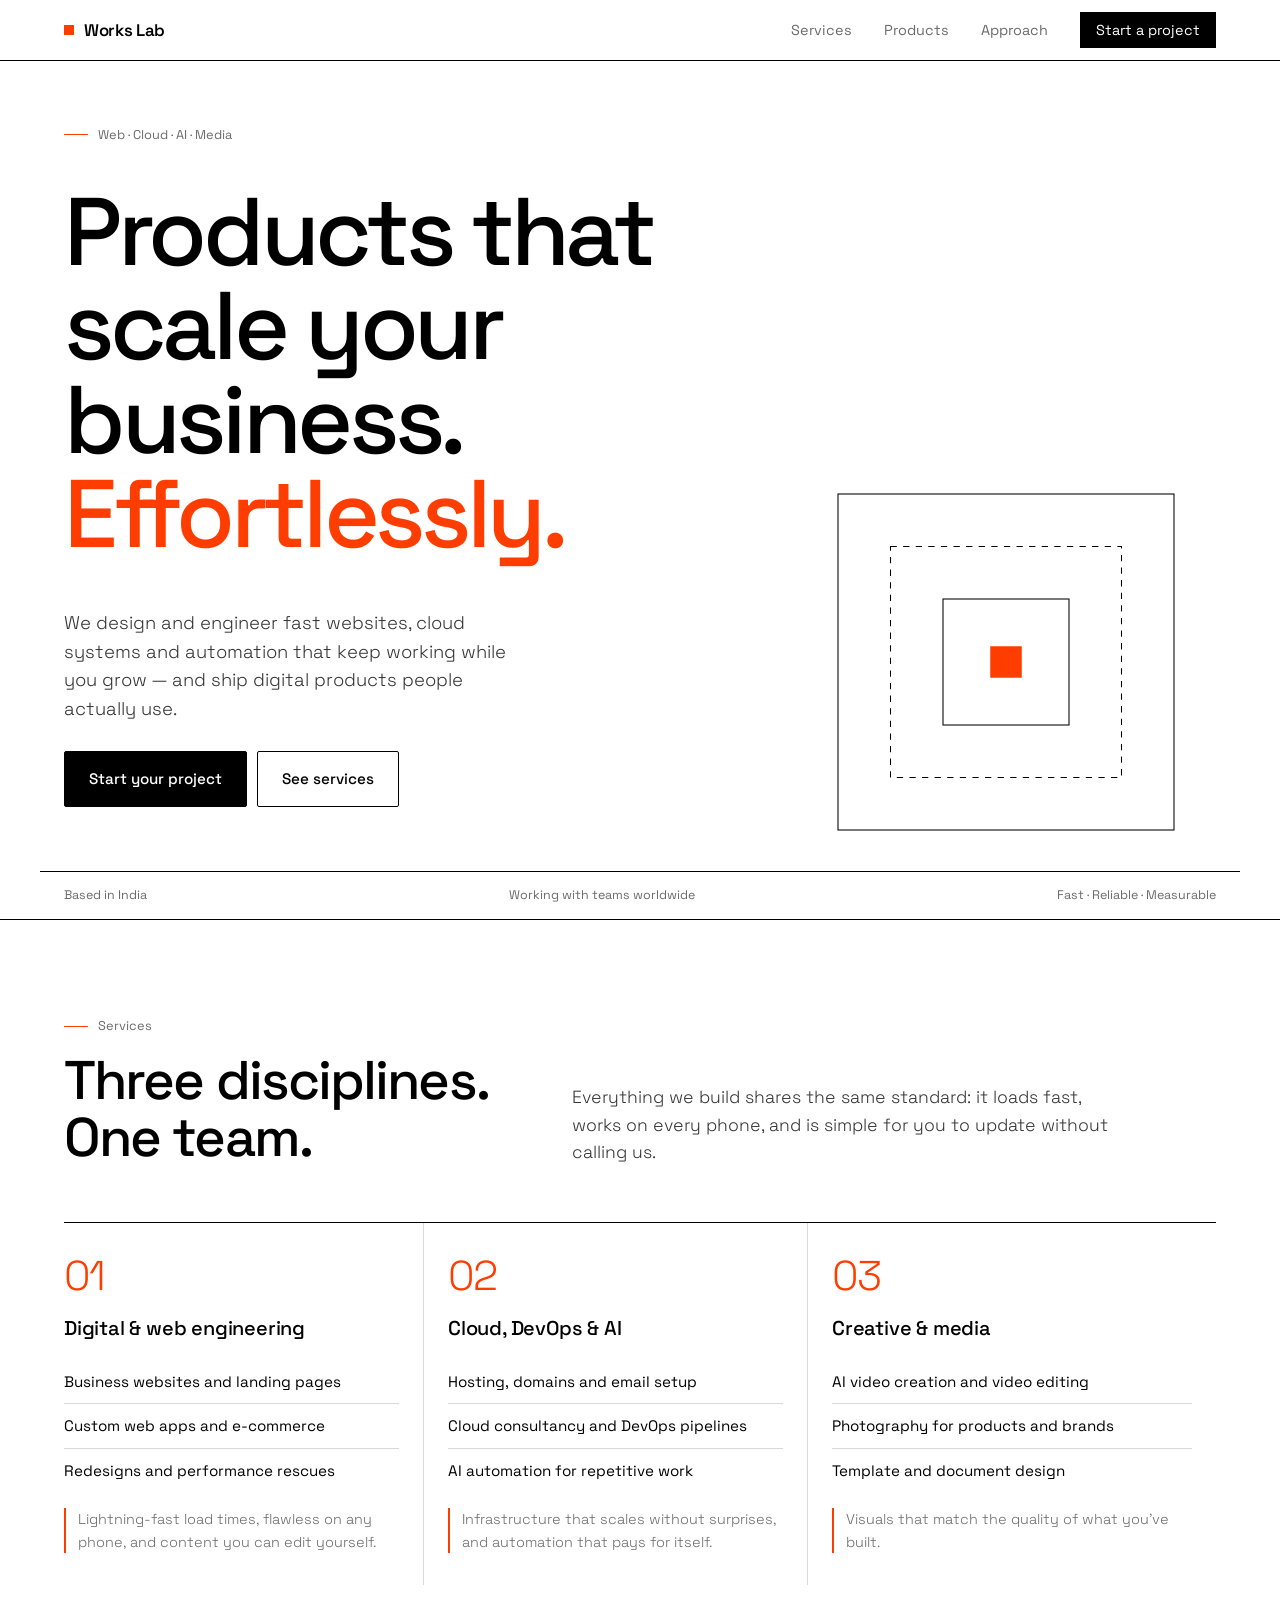
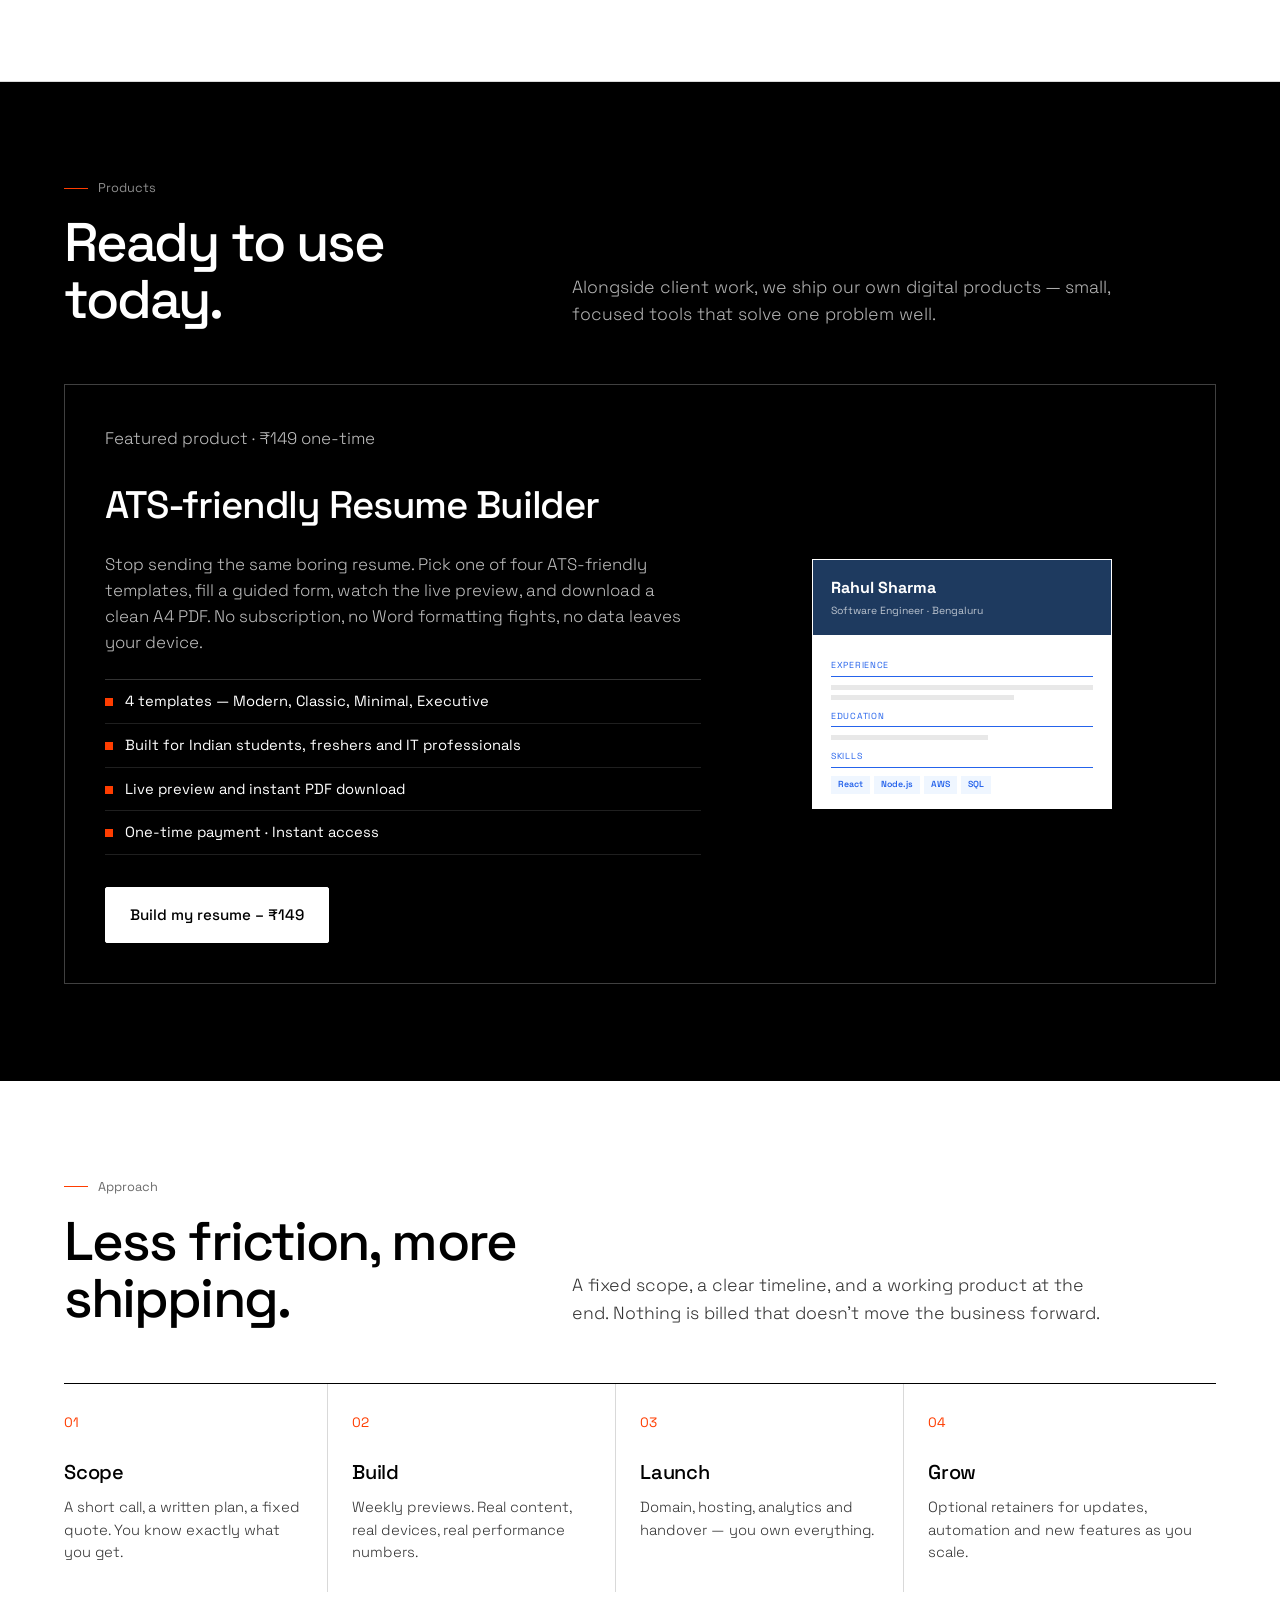
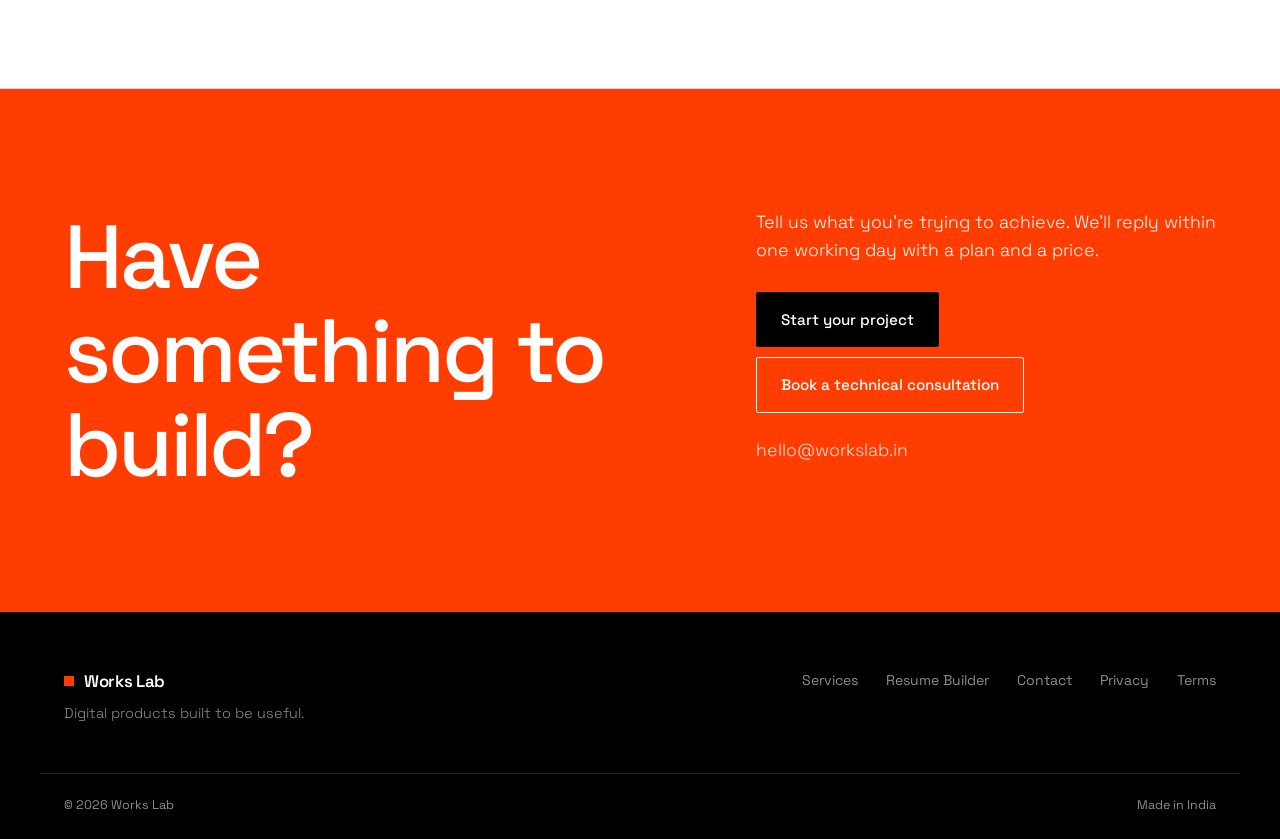
==== commit b27e4d86: "Works-lab v2 website" ====
--- a/index.html
+++ b/index.html
@@ -1,677 +1,231 @@
-<!doctype html>
+<!DOCTYPE html>
 <html lang="en">
 <head>
-  <meta charset="UTF-8" />
-  <meta name="viewport" content="width=device-width, initial-scale=1.0" />
-  <title>Works Lab: web development, cloud, DevOps, AI automation and content</title>
-  <meta name="description" content="Works Lab builds websites and web apps, sets up cloud and DevOps, automates work with AI, and creates videos, photos and templates. Makers of the ATS-friendly resume builder at resume.workslab.in." />
-  <link rel="canonical" href="https://workslab.in/" />
-  <meta name="theme-color" content="#0E7A5A" />
-
-  <link rel="icon" href="/favicon.ico" sizes="48x48" />
-  <link rel="icon" href="/favicon.svg" type="image/svg+xml" />
-  <link rel="icon" href="/favicon-96x96.png" type="image/png" sizes="96x96" />
-  <link rel="apple-touch-icon" href="/apple-touch-icon.png" />
-  <link rel="manifest" href="/site.webmanifest" />
-
-  <meta property="og:type" content="website" />
-  <meta property="og:site_name" content="Works Lab" />
-  <meta property="og:title" content="Works Lab: websites, cloud, AI and content" />
-  <meta property="og:description" content="One team for your website, cloud setup, AI automation, videos, photos and templates." />
-  <meta property="og:url" content="https://workslab.in/" />
-  <meta property="og:image" content="https://workslab.in/og-image.png" />
-  <meta name="twitter:card" content="summary_large_image" />
-
-  <script type="application/ld+json">
-  {
-    "@context": "https://schema.org",
-    "@type": "Organization",
-    "name": "Works Lab",
-    "url": "https://workslab.in/",
-    "logo": "https://workslab.in/icon-512.png",
-    "email": "adwork895@gmail.com",
-    "areaServed": "IN",
-    "makesOffer": [
-      {"@type": "Offer", "itemOffered": {"@type": "Service", "name": "Web development"}},
-      {"@type": "Offer", "itemOffered": {"@type": "Service", "name": "Cloud consultancy"}},
-      {"@type": "Offer", "itemOffered": {"@type": "Service", "name": "DevOps services"}},
-      {"@type": "Offer", "itemOffered": {"@type": "Service", "name": "AI automation"}},
-      {"@type": "Offer", "itemOffered": {"@type": "Service", "name": "AI video creation"}},
-      {"@type": "Offer", "itemOffered": {"@type": "Service", "name": "Video editing"}},
-      {"@type": "Offer", "itemOffered": {"@type": "Service", "name": "Photography"}},
-      {"@type": "Offer", "itemOffered": {"@type": "Service", "name": "Template design"}}
-    ]
-  }
-  </script>
-
-  <link rel="preconnect" href="https://fonts.googleapis.com" />
-  <link rel="preconnect" href="https://fonts.gstatic.com" crossorigin />
-  <link href="https://fonts.googleapis.com/css2?family=Bricolage+Grotesque:opsz,wght@12..96,400;12..96,600;12..96,800&family=Public+Sans:wght@400;500;600&display=swap" rel="stylesheet" />
-
-  <style>
-    :root {
-      --ink: #10231C;        /* deep forest ink for text */
-      --paper: #F3F6F4;      /* cool mint-white page */
-      --white: #FFFFFF;
-      --green: #0E7A5A;      /* Works Lab brand green (same as resume site) */
-      --green-deep: #0A5A43;
-      --mint: #D6EBE1;
-      --tape: #F2C14E;       /* lab-tape yellow, used sparingly */
-      --line: #CBD8D1;
-      --muted: #4A5E56;
-
-      --display: 'Bricolage Grotesque', system-ui, sans-serif;
-      --body: 'Public Sans', system-ui, sans-serif;
-
-      --wrap: 1180px;
-      --gutter: clamp(20px, 4vw, 40px);
-    }
-
-    *, *::before, *::after { box-sizing: border-box; }
-    html { -webkit-text-size-adjust: 100%; scroll-behavior: smooth; scroll-padding-top: 80px; }
-    body {
-      margin: 0;
-      font-family: var(--body);
-      font-size: 1.0625rem;
-      line-height: 1.6;
-      color: var(--ink);
-      background: var(--paper);
-      -webkit-font-smoothing: antialiased;
-    }
-    img, svg { display: block; max-width: 100%; }
-    a { color: inherit; }
-    h1, h2, h3 { font-family: var(--display); margin: 0; line-height: 1.05; letter-spacing: -0.02em; }
-    p { margin: 0; }
-
-    :focus-visible { outline: 3px solid var(--tape); outline-offset: 3px; border-radius: 4px; }
-
-    .wrap { max-width: var(--wrap); margin: 0 auto; padding: 0 var(--gutter); }
-    .skip { position: absolute; left: -9999px; top: 8px; background: var(--ink); color: var(--white); padding: 10px 14px; z-index: 200; border-radius: 6px; }
-    .skip:focus { left: 8px; }
-
-    /* ---------- Buttons ---------- */
-    .btn {
-      display: inline-flex; align-items: center; gap: 10px;
-      font: 600 1rem/1 var(--body);
-      padding: 15px 22px; border-radius: 999px;
-      text-decoration: none; border: 2px solid transparent; cursor: pointer;
-      transition: background-color .15s, color .15s, border-color .15s;
-    }
-    .btn-primary { background: var(--green); color: var(--white); }
-    .btn-primary:hover { background: var(--green-deep); }
-    .btn-ghost { border-color: var(--ink); color: var(--ink); background: transparent; }
-    .btn-ghost:hover { background: var(--ink); color: var(--paper); }
-
-    /* ---------- Header ---------- */
-    .site-header {
-      position: sticky; top: 0; z-index: 100;
-      background: rgba(243, 246, 244, 0.92);
-      backdrop-filter: blur(10px);
-      border-bottom: 1px solid var(--line);
-    }
-    .header-row { display: flex; align-items: center; justify-content: space-between; height: 68px; gap: 20px; }
-    .brand { display: flex; align-items: center; gap: 10px; text-decoration: none; font: 800 1.25rem/1 var(--display); letter-spacing: -0.03em; }
-    .brand svg { width: 32px; height: 32px; }
-    .nav { display: flex; align-items: center; gap: 28px; }
-    .nav a { text-decoration: none; font-weight: 500; font-size: .98rem; }
-    .nav a:not(.btn):hover { color: var(--green); }
-    .nav .btn { padding: 11px 18px; font-size: .95rem; }
-    .menu-toggle { display: none; background: none; border: 2px solid var(--ink); border-radius: 999px; padding: 8px 14px; font: 600 .95rem var(--body); color: var(--ink); cursor: pointer; }
-
-    @media (max-width: 820px) {
-      .menu-toggle { display: inline-block; }
-      .nav {
-        position: absolute; top: 68px; left: 0; right: 0;
-        flex-direction: column; align-items: stretch; gap: 0;
-        background: var(--paper); border-bottom: 1px solid var(--line);
-        padding: 8px var(--gutter) 20px;
-        display: none;
-      }
-      .nav.open { display: flex; }
-      .nav a:not(.btn) { padding: 14px 0; border-bottom: 1px solid var(--line); }
-      .nav .btn { margin-top: 16px; justify-content: center; }
-    }
-
-    /* ---------- Hero ---------- */
-    .hero { padding: clamp(56px, 9vw, 120px) 0 clamp(48px, 7vw, 88px); }
-    .hero h1 {
-      font-size: clamp(2.6rem, 7.4vw, 6.2rem);
-      font-weight: 800;
-      max-width: 14ch;
-      letter-spacing: -0.035em;
-      line-height: .98;
-    }
-    .hero-lede { margin-top: 28px; max-width: 58ch; font-size: clamp(1.08rem, 1.6vw, 1.25rem); color: var(--muted); }
-    .hero-actions { display: flex; flex-wrap: wrap; gap: 14px; margin-top: 36px; }
-
-    .now-live {
-      margin-top: clamp(48px, 7vw, 80px);
-      display: flex; flex-wrap: wrap; align-items: center; gap: 12px 20px;
-      padding: 16px 20px;
-      background: var(--white); border: 1px solid var(--line); border-radius: 14px;
-      text-decoration: none; max-width: 820px;
-      transition: border-color .15s;
-    }
-    .now-live:hover { border-color: var(--green); }
-    .tag-live {
-      display: inline-flex; align-items: center; gap: 8px;
-      background: var(--tape); color: var(--ink);
-      font-weight: 600; font-size: .85rem; padding: 5px 11px; border-radius: 6px;
-    }
-    .tag-live::before { content: ""; width: 8px; height: 8px; border-radius: 50%; background: var(--green); }
-    .now-live strong { font-weight: 600; }
-    .now-live .go { margin-left: auto; color: var(--green); font-weight: 600; white-space: nowrap; }
-
-    /* Page-load sequence (the one orchestrated motion on the page) */
-    @media (prefers-reduced-motion: no-preference) {
-      .hero h1, .hero-lede, .hero-actions, .now-live { animation: rise .7s cubic-bezier(.2,.7,.2,1) both; }
-      .hero-lede { animation-delay: .12s; }
-      .hero-actions { animation-delay: .22s; }
-      .now-live { animation-delay: .34s; }
-      @keyframes rise { from { opacity: 0; transform: translateY(18px); } to { opacity: 1; transform: none; } }
-    }
-
-    /* ---------- Section headings ---------- */
-    .section { padding: clamp(64px, 9vw, 112px) 0; }
-    .section-head { display: grid; grid-template-columns: 1fr; gap: 16px; margin-bottom: clamp(32px, 5vw, 56px); }
-    .section-head h2 { font-size: clamp(2rem, 4.6vw, 3.4rem); font-weight: 800; max-width: 18ch; }
-    .section-head p { color: var(--muted); max-width: 56ch; font-size: 1.1rem; }
-    @media (min-width: 900px) {
-      .section-head { grid-template-columns: 1.1fr 1fr; align-items: end; }
-    }
-
-    /* ---------- Services index (the memorable piece) ---------- */
-    .services { background: var(--ink); color: var(--paper); }
-    .services .section-head p { color: #A9BDB4; }
-    .svc-group { border-top: 1px solid #2C4439; }
-    .svc-group + .svc-group { margin-top: 48px; }
-    .svc-group-name {
-      font: 600 .95rem/1 var(--body); color: var(--tape);
-      padding: 18px 0 6px;
-    }
-    .svc { border-bottom: 1px solid #2C4439; }
-    .svc-btn {
-      width: 100%; background: none; border: 0; color: inherit; cursor: pointer; text-align: left;
-      display: grid; grid-template-columns: 1fr auto; align-items: center; gap: 20px;
-      padding: clamp(14px, 2vw, 22px) 0;
-    }
-    .svc-name {
-      font: 800 clamp(1.8rem, 5.6vw, 4.2rem)/1 var(--display);
-      letter-spacing: -0.035em;
-      transition: color .15s, transform .25s cubic-bezier(.2,.7,.2,1);
-    }
-    .svc-btn:hover .svc-name, .svc-btn[aria-expanded="true"] .svc-name { color: #7FD1AE; }
-    @media (prefers-reduced-motion: no-preference) {
-      .svc-btn:hover .svc-name { transform: translateX(10px); }
-    }
-    .svc-icon {
-      width: 44px; height: 44px; flex: none; border-radius: 50%;
-      border: 2px solid #3F5C4F; display: grid; place-items: center;
-      transition: transform .25s, background-color .15s, border-color .15s;
-    }
-    .svc-icon svg { width: 18px; height: 18px; }
-    .svc-btn[aria-expanded="true"] .svc-icon { transform: rotate(45deg); background: var(--green); border-color: var(--green); }
-    .svc-panel { display: grid; grid-template-rows: 0fr; transition: grid-template-rows .3s ease; }
-    .svc-panel > div { overflow: hidden; }
-    .svc.open .svc-panel { grid-template-rows: 1fr; }
-    .svc-body {
-      display: grid; gap: 18px; padding: 0 0 28px;
-      grid-template-columns: 1fr;
-    }
-    @media (min-width: 900px) { .svc-body { grid-template-columns: 1fr 1fr; gap: 40px; } }
-    .svc-body p { color: #C9D8D1; max-width: 50ch; font-size: 1.08rem; }
-    .chips { display: flex; flex-wrap: wrap; gap: 8px; list-style: none; margin: 0; padding: 0; align-content: start; }
-    .chips li { font-size: .92rem; padding: 6px 12px; border-radius: 999px; background: #1C3A2F; color: #DDEBE4; }
-    .svc-more { display: inline-block; margin-top: 14px; color: #7FD1AE; font-weight: 600; }
-
-    .svc-else {
-      margin-top: 56px; display: flex; flex-wrap: wrap; align-items: center; justify-content: space-between; gap: 20px;
-      padding: 28px; border: 1px dashed #3F5C4F; border-radius: 16px;
-    }
-    .svc-else h3 { font-size: clamp(1.4rem, 2.6vw, 2rem); font-weight: 600; }
-    .svc-else p { color: #A9BDB4; margin-top: 6px; }
-    .services .btn-primary { background: var(--tape); color: var(--ink); }
-    .services .btn-primary:hover { background: #FFD66E; }
-
-    /* ---------- Product: resume builder ---------- */
-    .product-grid { display: grid; gap: clamp(40px, 6vw, 72px); align-items: center; grid-template-columns: 1fr; }
-    @media (min-width: 900px) { .product-grid { grid-template-columns: 1.05fr .95fr; } }
-    .product h2 { font-size: clamp(2rem, 4.6vw, 3.4rem); font-weight: 800; max-width: 16ch; }
-    .product .lede { margin-top: 18px; color: var(--muted); font-size: 1.12rem; max-width: 52ch; }
-    .facts { list-style: none; padding: 0; margin: 32px 0 0; display: grid; grid-template-columns: 1fr 1fr; gap: 0; border-top: 1px solid var(--line); }
-    .facts li { padding: 18px 16px 18px 0; border-bottom: 1px solid var(--line); }
-    .facts b { display: block; font: 800 1.6rem/1.1 var(--display); letter-spacing: -0.02em; color: var(--green); }
-    .facts span { font-size: .95rem; color: var(--muted); }
-    .product .hero-actions { margin-top: 32px; }
-    .product-note { margin-top: 14px; font-size: .92rem; color: var(--muted); }
-
-    /* A4 sheet illustration */
-    .sheet-stage { position: relative; padding: 24px 12px; }
-    .sheet {
-      background: var(--white); aspect-ratio: 210 / 297; width: min(100%, 400px); margin: 0 auto;
-      border-radius: 6px; padding: 9% 9%;
-      box-shadow: 0 1px 0 var(--line), 0 30px 60px -30px rgba(16, 35, 28, .35);
-      transform: rotate(-2deg);
-      display: flex; flex-direction: column; gap: 6%;
-    }
-    .sheet .nm { height: 14px; width: 55%; background: var(--ink); border-radius: 3px; }
-    .sheet .ttl { height: 8px; width: 36%; background: var(--green); border-radius: 3px; margin-top: -2%; }
-    .sheet .blk { display: flex; flex-direction: column; gap: 9px; }
-    .sheet .h { height: 8px; width: 30%; background: var(--green); border-radius: 2px; margin-bottom: 4px; }
-    .sheet .l { height: 7px; background: var(--mint); border-radius: 2px; }
-    .sheet .l.s { width: 70%; } .sheet .l.m { width: 85%; }
-    .ats-stamp {
-      position: absolute; right: 2%; bottom: 10%;
-      background: var(--tape); color: var(--ink);
-      font: 800 1rem/1.15 var(--display); padding: 12px 16px; border-radius: 10px;
-      transform: rotate(4deg); max-width: 170px;
-    }
-
-    /* ---------- Process ---------- */
-    .process { background: var(--white); border-top: 1px solid var(--line); border-bottom: 1px solid var(--line); }
-    .steps { list-style: none; margin: 0; padding: 0; display: grid; gap: 0; grid-template-columns: 1fr; counter-reset: step; }
-    @media (min-width: 700px) { .steps { grid-template-columns: 1fr 1fr; } }
-    @media (min-width: 1040px) { .steps { grid-template-columns: repeat(4, 1fr); } }
-    .steps li { counter-increment: step; padding: 28px 24px 28px 0; border-top: 2px solid var(--ink); margin-right: 24px; }
-    .steps li::before {
-      content: counter(step); display: block;
-      font: 800 3rem/1 var(--display); color: var(--green); margin-bottom: 18px;
-    }
-    .steps h3 { font-size: 1.4rem; font-weight: 600; margin-bottom: 8px; }
-    .steps p { color: var(--muted); }
-
-    /* ---------- Contact ---------- */
-    .contact-grid { display: grid; gap: clamp(40px, 6vw, 72px); grid-template-columns: 1fr; }
-    @media (min-width: 900px) { .contact-grid { grid-template-columns: .9fr 1.1fr; } }
-    .contact h2 { font-size: clamp(2.2rem, 5vw, 3.8rem); font-weight: 800; max-width: 12ch; }
-    .contact .lede { margin-top: 18px; color: var(--muted); font-size: 1.1rem; max-width: 44ch; }
-    .direct { margin-top: 28px; }
-    .direct a { font: 600 clamp(1.1rem, 2vw, 1.35rem) var(--display); color: var(--green); text-decoration-thickness: 2px; text-underline-offset: 5px; word-break: break-all; }
-    .direct p { font-size: .95rem; color: var(--muted); margin-bottom: 6px; }
-
-    .form { background: var(--white); border: 1px solid var(--line); border-radius: 20px; padding: clamp(22px, 3.5vw, 36px); display: grid; gap: 22px; }
-    .field { display: grid; gap: 8px; }
-    .field label, .field legend { font-weight: 600; font-size: .98rem; padding: 0; }
-    fieldset { border: 0; margin: 0; padding: 0; min-width: 0; }
-    .field input, .field textarea {
-      font: inherit; color: var(--ink); width: 100%;
-      padding: 13px 14px; border: 1.5px solid var(--line); border-radius: 10px; background: var(--paper);
-    }
-    .field input:focus, .field textarea:focus { outline: none; border-color: var(--green); box-shadow: 0 0 0 3px var(--mint); }
-    .field textarea { min-height: 130px; resize: vertical; }
-    .pick { display: flex; flex-wrap: wrap; gap: 8px; margin-top: 10px; }
-    .pick input { position: absolute; opacity: 0; width: 1px; height: 1px; }
-    .pick label {
-      font-weight: 500; font-size: .93rem; padding: 8px 14px; border-radius: 999px;
-      border: 1.5px solid var(--line); cursor: pointer; user-select: none; background: var(--paper);
-    }
-    .pick input:checked + label { background: var(--green); border-color: var(--green); color: var(--white); }
-    .pick input:focus-visible + label { outline: 3px solid var(--tape); outline-offset: 2px; }
-    .form-foot { display: flex; flex-wrap: wrap; align-items: center; gap: 14px; }
-    .form-foot small { color: var(--muted); font-size: .88rem; max-width: 36ch; }
-    .form-error { color: #A4262C; font-weight: 600; font-size: .95rem; display: none; }
-    .form-error.show { display: block; }
-
-    /* ---------- Footer ---------- */
-    .site-footer { background: var(--ink); color: #A9BDB4; padding: 56px 0 32px; }
-    .foot-row { display: flex; flex-wrap: wrap; justify-content: space-between; gap: 32px; }
-    .site-footer .brand { color: var(--paper); }
-    .foot-tag { margin-top: 12px; max-width: 34ch; }
-    .foot-links { display: grid; grid-template-columns: repeat(2, auto); gap: 10px 48px; list-style: none; margin: 0; padding: 0; }
-    .foot-links a { text-decoration: none; color: var(--paper); }
-    .foot-links a:hover { color: #7FD1AE; }
-    .foot-base { margin-top: 44px; padding-top: 20px; border-top: 1px solid #2C4439; display: flex; flex-wrap: wrap; justify-content: space-between; gap: 12px; font-size: .9rem; }
-
-    @media (prefers-reduced-motion: reduce) {
-      html { scroll-behavior: auto; }
-      *, *::before, *::after { transition: none !important; animation: none !important; }
-    }
-  </style>
+<meta charset="UTF-8">
+<meta name="viewport" content="width=device-width, initial-scale=1.0">
+<title>Works Lab — Digital products and engineering that scale your business</title>
+<meta name="description" content="Works Lab builds fast websites, web apps, cloud &amp; AI automation, and creative media for growing businesses in India. Plus ready-to-use digital products like our ATS-friendly resume builder.">
+<meta name="theme-color" content="#000000">
+<link rel="canonical" href="https://workslab.in/">
+<meta property="og:type" content="website">
+<meta property="og:title" content="Works Lab — Products that scale businesses, effortlessly">
+<meta property="og:description" content="Web engineering, cloud &amp; AI, creative media, and digital products. Built to be useful.">
+<meta property="og:url" content="https://workslab.in/">
+<meta property="og:image" content="https://workslab.in/og.png">
+<meta name="twitter:card" content="summary_large_image">
+<link rel="preconnect" href="https://fonts.googleapis.com">
+<link rel="preconnect" href="https://fonts.gstatic.com" crossorigin>
+<link rel="stylesheet" href="css/style.css">
+<link rel="icon" href="data:image/svg+xml,<svg xmlns='http://www.w3.org/2000/svg' viewBox='0 0 32 32'><rect width='32' height='32' fill='%23000'/><rect x='6' y='6' width='9' height='9' fill='%23ff3d00'/></svg>">
+
+<script type="application/ld+json">
+{
+  "@context": "https://schema.org",
+  "@type": "Organization",
+  "name": "Works Lab",
+  "url": "https://workslab.in",
+  "email": "hello@workslab.in",
+  "slogan": "Digital products built to be useful.",
+  "address": { "@type": "PostalAddress", "addressCountry": "IN" },
+  "makesOffer": [
+    { "@type": "Offer", "itemOffered": { "@type": "Service", "name": "Web engineering", "description": "Business websites, landing pages, custom web apps and e-commerce." } },
+    { "@type": "Offer", "itemOffered": { "@type": "Service", "name": "Cloud, DevOps and AI automation" } },
+    { "@type": "Offer", "itemOffered": { "@type": "Service", "name": "Creative and media production" } },
+    { "@type": "Offer", "price": "149", "priceCurrency": "INR", "url": "https://resume.workslab.in",
+      "itemOffered": { "@type": "Product", "name": "Works Lab ATS-friendly Resume Builder", "description": "Four ATS-friendly resume templates with a guided builder and PDF download." } }
+  ]
+}
+</script>
 </head>
 <body>
-  <a class="skip" href="#main">Skip to content</a>
-
-  <header class="site-header">
-    <div class="wrap header-row">
-      <a class="brand" href="/" aria-label="Works Lab home">
-        <svg viewBox="0 0 48 48" aria-hidden="true"><rect width="48" height="48" rx="10" fill="#0E7A5A"/><path d="M11 15 L17.5 34 L24 20.5 L30.5 34 L37 15" fill="none" stroke="#fff" stroke-width="5" stroke-linecap="round" stroke-linejoin="round"/></svg>
-        Works Lab
-      </a>
-      <button class="menu-toggle" aria-expanded="false" aria-controls="site-nav">Menu</button>
-      <nav class="nav" id="site-nav" aria-label="Main">
-        <a href="#services">Services</a>
-        <a href="#resume">Resume builder</a>
-        <a href="#process">How we work</a>
-        <a class="btn btn-primary" href="#contact">Start a project</a>
-      </nav>
-    </div>
-  </header>
-
-  <main id="main">
-    <!-- HERO -->
-    <section class="hero">
-      <div class="wrap">
-        <h1>One team for your website, cloud, AI and content.</h1>
-        <p class="hero-lede">
-          Works Lab builds websites and web apps, sets up cloud and DevOps, automates everyday work with AI,
-          and makes videos, photos and templates. We also build our own products, starting with an
-          ATS-friendly resume builder.
-        </p>
-        <div class="hero-actions">
-          <a class="btn btn-primary" href="#contact">Start a project</a>
-          <a class="btn btn-ghost" href="#services">See what we do</a>
-        </div>
-
-        <a class="now-live" href="https://resume.workslab.in" rel="noopener">
-          <span class="tag-live">Now live</span>
-          <span><strong>Works Lab Resume</strong>: ATS-friendly resume templates for ₹149, once.</span>
-          <span class="go">resume.workslab.in</span>
-        </a>
-      </div>
-    </section>
-
-    <!-- SERVICES -->
-    <section class="section services" id="services" aria-labelledby="services-title">
-      <div class="wrap">
-        <div class="section-head">
-          <h2 id="services-title">What we can do for you</h2>
-          <p>Pick a service to see what's included. Most projects mix a few of these, and you only deal with one team.</p>
-        </div>
-
-        <div class="svc-group">
-          <p class="svc-group-name">Build and run</p>
-
-          <div class="svc open">
-            <button class="svc-btn" aria-expanded="true" aria-controls="svc-web">
-              <span class="svc-name">Web development</span>
-              <span class="svc-icon" aria-hidden="true"><svg viewBox="0 0 18 18"><path d="M9 2v14M2 9h14" stroke="currentColor" stroke-width="2.2" stroke-linecap="round"/></svg></span>
-            </button>
-            <div class="svc-panel" id="svc-web"><div><div class="svc-body">
-              <p>Business websites, landing pages and custom web apps that load fast, work on every phone and are easy for you to update.</p>
-              <ul class="chips"><li>Business websites</li><li>Landing pages</li><li>Web apps</li><li>E-commerce</li><li>SEO setup</li><li>Hosting and domains</li></ul>
-            </div></div></div>
-          </div>
-
-          <div class="svc">
-            <button class="svc-btn" aria-expanded="false" aria-controls="svc-cloud">
-              <span class="svc-name">Cloud consultancy</span>
-              <span class="svc-icon" aria-hidden="true"><svg viewBox="0 0 18 18"><path d="M9 2v14M2 9h14" stroke="currentColor" stroke-width="2.2" stroke-linecap="round"/></svg></span>
-            </button>
-            <div class="svc-panel" id="svc-cloud"><div><div class="svc-body">
-              <p>Choose the right cloud setup, move to it without downtime, and stop paying for resources you don't use.</p>
-              <ul class="chips"><li>AWS, Azure, Google Cloud</li><li>Cloud migration</li><li>Cost reviews</li><li>Security and backups</li><li>Architecture planning</li></ul>
-            </div></div></div>
-          </div>
-
-          <div class="svc">
-            <button class="svc-btn" aria-expanded="false" aria-controls="svc-devops">
-              <span class="svc-name">DevOps services</span>
-              <span class="svc-icon" aria-hidden="true"><svg viewBox="0 0 18 18"><path d="M9 2v14M2 9h14" stroke="currentColor" stroke-width="2.2" stroke-linecap="round"/></svg></span>
-            </button>
-            <div class="svc-panel" id="svc-devops"><div><div class="svc-body">
-              <p>Automated builds, tests and deployments, so shipping an update takes a click instead of an evening.</p>
-              <ul class="chips"><li>CI/CD pipelines</li><li>GitHub Actions</li><li>Docker and Kubernetes</li><li>Infrastructure as code</li><li>Monitoring and alerts</li></ul>
-            </div></div></div>
-          </div>
-
-          <div class="svc">
-            <button class="svc-btn" aria-expanded="false" aria-controls="svc-ai">
-              <span class="svc-name">AI automation</span>
-              <span class="svc-icon" aria-hidden="true"><svg viewBox="0 0 18 18"><path d="M9 2v14M2 9h14" stroke="currentColor" stroke-width="2.2" stroke-linecap="round"/></svg></span>
-            </button>
-            <div class="svc-panel" id="svc-ai"><div><div class="svc-body">
-              <p>Hand repetitive work to AI: answering customer questions, sorting documents, following up on leads and keeping sheets and CRMs up to date.</p>
-              <ul class="chips"><li>AI chatbots</li><li>Workflow automation</li><li>Document processing</li><li>WhatsApp and email bots</li><li>CRM and sheet integrations</li></ul>
-            </div></div></div>
+
+<header>
+  <nav class="container nav" aria-label="Main">
+    <a href="/" class="logo">Works Lab</a>
+    <ul class="nav-links">
+      <li><a href="#services">Services</a></li>
+      <li><a href="#products">Products</a></li>
+      <li><a href="#work">Approach</a></li>
+      <li><a href="#contact" class="nav-cta">Start a project</a></li>
+    </ul>
+    <button class="menu-btn" id="menuBtn" aria-label="Open menu" aria-expanded="false"><span></span><span></span></button>
+  </nav>
+  <div class="mobile-nav" id="mobileNav">
+    <a href="#services">Services</a>
+    <a href="#products">Products</a>
+    <a href="#work">Approach</a>
+    <a href="#contact">Start a project</a>
+  </div>
+</header>
+
+<main>
+
+<!-- HERO -->
+<section class="hero" aria-labelledby="hero-title">
+  <div class="container hero-grid">
+    <p class="eyebrow">Web · Cloud · AI · Media</p>
+    <h1 id="hero-title">Products that scale your business. <em>Effortlessly.</em></h1>
+    <div class="hero-aside">
+      <p>We design and engineer fast websites, cloud systems and automation that keep working while you grow — and ship digital products people actually use.</p>
+      <div class="hero-actions">
+        <a href="#contact" class="btn btn-primary">Start your project</a>
+        <a href="#services" class="btn btn-outline">See services</a>
+      </div>
+    </div>
+    <div class="hero-art" aria-hidden="true">
+      <svg viewBox="0 0 400 400" class="rings">
+        <rect x="40" y="40" width="320" height="320" class="ring r1"/>
+        <rect x="90" y="90" width="220" height="220" class="ring r2"/>
+        <rect x="140" y="140" width="120" height="120" class="ring r3"/>
+        <rect x="185" y="185" width="30" height="30" class="core"/>
+      </svg>
+    </div>
+  </div>
+  <div class="container hero-foot">
+    <span>Based in India</span><span>Working with teams worldwide</span><span>Fast · Reliable · Measurable</span>
+  </div>
+</section>
+
+<!-- SERVICES -->
+<section id="services" aria-labelledby="services-title">
+  <div class="container">
+    <div class="split">
+      <div>
+        <p class="label">Services</p>
+        <h2 id="services-title">Three disciplines. One team.</h2>
+      </div>
+      <p class="lede">Everything we build shares the same standard: it loads fast, works on every phone, and is simple for you to update without calling us.</p>
+    </div>
+
+    <div class="services">
+      <article class="service">
+        <span class="num">01</span>
+        <h3>Digital &amp; web engineering</h3>
+        <ul>
+          <li>Business websites and landing pages</li>
+          <li>Custom web apps and e-commerce</li>
+          <li>Redesigns and performance rescues</li>
+        </ul>
+        <p class="note">Lightning-fast load times, flawless on any phone, and content you can edit yourself.</p>
+      </article>
+      <article class="service">
+        <span class="num">02</span>
+        <h3>Cloud, DevOps &amp; AI</h3>
+        <ul>
+          <li>Hosting, domains and email setup</li>
+          <li>Cloud consultancy and DevOps pipelines</li>
+          <li>AI automation for repetitive work</li>
+        </ul>
+        <p class="note">Infrastructure that scales without surprises, and automation that pays for itself.</p>
+      </article>
+      <article class="service">
+        <span class="num">03</span>
+        <h3>Creative &amp; media</h3>
+        <ul>
+          <li>AI video creation and video editing</li>
+          <li>Photography for products and brands</li>
+          <li>Template and document design</li>
+        </ul>
+        <p class="note">Visuals that match the quality of what you've built.</p>
+      </article>
+    </div>
+  </div>
+</section>
+
+<!-- PRODUCTS -->
+<section id="products" class="dark" aria-labelledby="products-title">
+  <div class="container">
+    <div class="split">
+      <div>
+        <p class="label">Products</p>
+        <h2 id="products-title">Ready to use today.</h2>
+      </div>
+      <p class="lede">Alongside client work, we ship our own digital products — small, focused tools that solve one problem well.</p>
+    </div>
+
+    <a href="https://resume.workslab.in" class="product" target="_blank" rel="noopener">
+      <div class="product-copy">
+        <p class="product-tag">Featured product · ₹149 one-time</p>
+        <h3>ATS-friendly Resume Builder</h3>
+        <p>Stop sending the same boring resume. Pick one of four ATS-friendly templates, fill a guided form, watch the live preview, and download a clean A4 PDF. No subscription, no Word formatting fights, no data leaves your device.</p>
+        <ul class="product-points">
+          <li>4 templates — Modern, Classic, Minimal, Executive</li>
+          <li>Built for Indian students, freshers and IT professionals</li>
+          <li>Live preview and instant PDF download</li>
+          <li>One-time payment · Instant access</li>
+        </ul>
+        <span class="btn btn-light">Build my resume – ₹149</span>
+      </div>
+      <div class="product-visual" aria-hidden="true">
+        <div class="mock">
+          <div class="mock-head"><b>Rahul Sharma</b><span>Software Engineer · Bengaluru</span></div>
+          <div class="mock-body">
+            <i>Experience</i><u></u><u style="width:70%"></u>
+            <i>Education</i><u style="width:60%"></u>
+            <i>Skills</i><div class="chips"><span>React</span><span>Node.js</span><span>AWS</span><span>SQL</span></div>
           </div>
         </div>
-
-        <div class="svc-group">
-          <p class="svc-group-name">Create</p>
-
-          <div class="svc">
-            <button class="svc-btn" aria-expanded="false" aria-controls="svc-aivideo">
-              <span class="svc-name">AI video creation</span>
-              <span class="svc-icon" aria-hidden="true"><svg viewBox="0 0 18 18"><path d="M9 2v14M2 9h14" stroke="currentColor" stroke-width="2.2" stroke-linecap="round"/></svg></span>
-            </button>
-            <div class="svc-panel" id="svc-aivideo"><div><div class="svc-body">
-              <p>Product explainers, ads and social videos made with AI tools, from the script and voiceover to the final cut.</p>
-              <ul class="chips"><li>Explainer videos</li><li>Ad creatives</li><li>Reels and Shorts</li><li>AI voiceovers</li><li>AI avatars</li></ul>
-            </div></div></div>
-          </div>
-
-          <div class="svc">
-            <button class="svc-btn" aria-expanded="false" aria-controls="svc-edit">
-              <span class="svc-name">Video editing</span>
-              <span class="svc-icon" aria-hidden="true"><svg viewBox="0 0 18 18"><path d="M9 2v14M2 9h14" stroke="currentColor" stroke-width="2.2" stroke-linecap="round"/></svg></span>
-            </button>
-            <div class="svc-panel" id="svc-edit"><div><div class="svc-body">
-              <p>Send us your raw footage. We cut it, fix colour and sound, and add captions and graphics that suit where it will be posted.</p>
-              <ul class="chips"><li>YouTube videos</li><li>Reels and Shorts</li><li>Corporate videos</li><li>Subtitles</li><li>Motion graphics</li></ul>
-            </div></div></div>
-          </div>
-
-          <div class="svc">
-            <button class="svc-btn" aria-expanded="false" aria-controls="svc-photo">
-              <span class="svc-name">Photography</span>
-              <span class="svc-icon" aria-hidden="true"><svg viewBox="0 0 18 18"><path d="M9 2v14M2 9h14" stroke="currentColor" stroke-width="2.2" stroke-linecap="round"/></svg></span>
-            </button>
-            <div class="svc-panel" id="svc-photo"><div><div class="svc-body">
-              <p>Product, portrait and event shoots, delivered edited and sized for your website, store listings and social media.</p>
-              <ul class="chips"><li>Product photos</li><li>Portraits and headshots</li><li>Events</li><li>Retouching</li></ul>
-            </div></div></div>
-          </div>
-
-          <div class="svc">
-            <button class="svc-btn" aria-expanded="false" aria-controls="svc-tpl">
-              <span class="svc-name">Template design</span>
-              <span class="svc-icon" aria-hidden="true"><svg viewBox="0 0 18 18"><path d="M9 2v14M2 9h14" stroke="currentColor" stroke-width="2.2" stroke-linecap="round"/></svg></span>
-            </button>
-            <div class="svc-panel" id="svc-tpl"><div><div class="svc-body">
-              <div>
-                <p>Resume, presentation, social media and document templates that you can reuse and edit yourself.</p>
-                <a class="svc-more" href="#resume">See our resume builder</a>
-              </div>
-              <ul class="chips"><li>Resume templates</li><li>Presentations</li><li>Social media posts</li><li>Business documents</li><li>Brand kits</li></ul>
-            </div></div></div>
-          </div>
-        </div>
-
-        <div class="svc-else">
-          <div>
-            <h3>Need something that isn't listed?</h3>
-            <p>Tell us what you're trying to get done and we'll say honestly whether we can help.</p>
-          </div>
-          <a class="btn btn-primary" href="#contact">Ask us</a>
-        </div>
-      </div>
-    </section>
-
-    <!-- PRODUCT -->
-    <section class="section product" id="resume" aria-labelledby="resume-title">
-      <div class="wrap product-grid">
-        <div>
-          <h2 id="resume-title">Our own product: Works Lab Resume</h2>
-          <p class="lede">
-            A resume builder made for the Indian job market. Fill in a guided form, watch a live A4 preview,
-            and download a real-text PDF that applicant tracking systems can read.
-          </p>
-          <ul class="facts">
-            <li><b>6</b><span>ATS-friendly templates</span></li>
-            <li><b>₹149</b><span>One-time payment, no subscription</span></li>
-            <li><b>PDF + Word</b><span>Export in both formats</span></li>
-            <li><b>Private</b><span>Your details stay in your browser</span></li>
-          </ul>
-          <div class="hero-actions">
-            <a class="btn btn-primary" href="https://resume.workslab.in" rel="noopener">Build your resume</a>
-            <a class="btn btn-ghost" href="https://resume.workslab.in/#templates" rel="noopener">Browse templates</a>
-          </div>
-          <p class="product-note">Opens resume.workslab.in</p>
-        </div>
-
-        <div class="sheet-stage" aria-hidden="true">
-          <div class="sheet">
-            <div class="nm"></div>
-            <div class="ttl"></div>
-            <div class="blk"><div class="h"></div><div class="l"></div><div class="l m"></div><div class="l s"></div></div>
-            <div class="blk"><div class="h"></div><div class="l"></div><div class="l"></div><div class="l m"></div><div class="l s"></div></div>
-            <div class="blk"><div class="h"></div><div class="l m"></div><div class="l"></div><div class="l s"></div></div>
-            <div class="blk"><div class="h"></div><div class="l s"></div><div class="l m"></div><div class="l"></div></div>
-            <div class="blk"><div class="h"></div><div class="l m"></div><div class="l s"></div></div>
-          </div>
-          <div class="ats-stamp">Readable by ATS, not just by people</div>
-        </div>
-      </div>
-    </section>
-
-    <!-- PROCESS -->
-    <section class="section process" id="process" aria-labelledby="process-title">
-      <div class="wrap">
-        <div class="section-head">
-          <h2 id="process-title">How a project works</h2>
-          <p>Clear steps, a fixed quote before we start, and one person you can message throughout.</p>
-        </div>
-        <ol class="steps">
-          <li>
-            <h3>Talk</h3>
-            <p>A short call or message about what you need, your deadline and your budget.</p>
-          </li>
-          <li>
-            <h3>Plan and quote</h3>
-            <p>We send a written scope with timeline and price, so there are no surprises later.</p>
-          </li>
-          <li>
-            <h3>Build</h3>
-            <p>You see progress along the way and give feedback before anything is final.</p>
-          </li>
-          <li>
-            <h3>Launch and support</h3>
-            <p>We hand over everything, show you how to use it, and stay available for fixes.</p>
-          </li>
-        </ol>
-      </div>
-    </section>
-
-    <!-- CONTACT -->
-    <section class="section contact" id="contact" aria-labelledby="contact-title">
-      <div class="wrap contact-grid">
-        <div>
-          <h2 id="contact-title">Tell us about your project</h2>
-          <p class="lede">Choose what you need and add a few details. This opens an email to us with everything filled in, and we reply by email.</p>
-          <div class="direct">
-            <p>Or email us directly</p>
-            <a href="mailto:adwork895@gmail.com">adwork895@gmail.com</a>
-          </div>
-        </div>
-
-        <form class="form" id="enquiry" novalidate>
-          <fieldset class="field">
-            <legend>What do you need help with?</legend>
-            <div class="pick" id="pick">
-              <input type="checkbox" id="s1" value="Web development"><label for="s1">Web development</label>
-              <input type="checkbox" id="s2" value="Cloud consultancy"><label for="s2">Cloud</label>
-              <input type="checkbox" id="s3" value="DevOps"><label for="s3">DevOps</label>
-              <input type="checkbox" id="s4" value="AI automation"><label for="s4">AI automation</label>
-              <input type="checkbox" id="s5" value="AI video creation"><label for="s5">AI video</label>
-              <input type="checkbox" id="s6" value="Video editing"><label for="s6">Video editing</label>
-              <input type="checkbox" id="s7" value="Photography"><label for="s7">Photography</label>
-              <input type="checkbox" id="s8" value="Template design"><label for="s8">Templates</label>
-              <input type="checkbox" id="s9" value="Something else"><label for="s9">Something else</label>
-            </div>
-          </fieldset>
-          <div class="field">
-            <label for="name">Your name</label>
-            <input id="name" name="name" autocomplete="name" required>
-          </div>
-          <div class="field">
-            <label for="details">Project details</label>
-            <textarea id="details" name="details" placeholder="What are you trying to get done, and by when?" required></textarea>
-          </div>
-          <p class="form-error" id="form-error" role="alert"></p>
-          <div class="form-foot">
-            <button class="btn btn-primary" type="submit">Send enquiry by email</button>
-            <small>Opens your email app. Nothing is sent until you press send there.</small>
-          </div>
-        </form>
-      </div>
-    </section>
-  </main>
-
-  <footer class="site-footer">
-    <div class="wrap">
-      <div class="foot-row">
-        <div>
-          <a class="brand" href="/" aria-label="Works Lab home">
-            <svg viewBox="0 0 48 48" aria-hidden="true"><rect width="48" height="48" rx="10" fill="#0E7A5A"/><path d="M11 15 L17.5 34 L24 20.5 L30.5 34 L37 15" fill="none" stroke="#fff" stroke-width="5" stroke-linecap="round" stroke-linejoin="round"/></svg>
-            Works Lab
-          </a>
-          <p class="foot-tag">Websites, cloud, AI and content for businesses and professionals.</p>
-        </div>
-        <ul class="foot-links">
-          <li><a href="#services">Services</a></li>
-          <li><a href="https://resume.workslab.in" rel="noopener">Resume builder</a></li>
-          <li><a href="#process">How we work</a></li>
-          <li><a href="https://resume.workslab.in/privacy" rel="noopener">Privacy</a></li>
-          <li><a href="#contact">Contact</a></li>
-          <li><a href="https://resume.workslab.in/terms" rel="noopener">Terms</a></li>
-        </ul>
-      </div>
-      <div class="foot-base">
-        <span>© <span id="year">2026</span> Works Lab. All rights reserved.</span>
-        <span>Made in India</span>
-      </div>
-    </div>
-  </footer>
-
-  <script>
-    // Mobile menu
-    const toggle = document.querySelector('.menu-toggle');
-    const nav = document.getElementById('site-nav');
-    toggle.addEventListener('click', () => {
-      const open = nav.classList.toggle('open');
-      toggle.setAttribute('aria-expanded', String(open));
-      toggle.textContent = open ? 'Close' : 'Menu';
-    });
-    nav.querySelectorAll('a').forEach(a => a.addEventListener('click', () => {
-      nav.classList.remove('open');
-      toggle.setAttribute('aria-expanded', 'false');
-      toggle.textContent = 'Menu';
-    }));
-
-    // Services index: expand / collapse
-    document.querySelectorAll('.svc-btn').forEach(btn => {
-      btn.addEventListener('click', () => {
-        const item = btn.closest('.svc');
-        const open = !item.classList.contains('open');
-        item.classList.toggle('open', open);
-        btn.setAttribute('aria-expanded', String(open));
-      });
-    });
-
-    // Enquiry form -> prefilled email (no server needed on GitHub Pages)
-    const EMAIL = 'adwork895@gmail.com';
-    const form = document.getElementById('enquiry');
-    const err = document.getElementById('form-error');
-    form.addEventListener('submit', (e) => {
-      e.preventDefault();
-      const name = form.name.value.trim();
-      const details = form.details.value.trim();
-      const services = [...form.querySelectorAll('#pick input:checked')].map(i => i.value);
-
-      if (!name || !details) {
-        err.textContent = !name ? 'Add your name so we know who to reply to.' : 'Add a few project details so we can reply with something useful.';
-        err.classList.add('show');
-        (!name ? form.name : form.details).focus();
-        return;
-      }
-      err.classList.remove('show');
-
-      const subject = `Project enquiry: ${services.length ? services.join(', ') : 'General'}`;
-      const body = `Hi Works Lab,\n\nName: ${name}\nServices: ${services.join(', ') || 'Not sure yet'}\n\n${details}\n`;
-      window.location.href = `mailto:${EMAIL}?subject=${encodeURIComponent(subject)}&body=${encodeURIComponent(body)}`;
-    });
-
-    document.getElementById('year').textContent = new Date().getFullYear();
-  </script>
+      </div>
+    </a>
+  </div>
+</section>
+
+<!-- APPROACH -->
+<section id="work" aria-labelledby="work-title">
+  <div class="container">
+    <div class="split">
+      <div>
+        <p class="label">Approach</p>
+        <h2 id="work-title">Less friction, more shipping.</h2>
+      </div>
+      <p class="lede">A fixed scope, a clear timeline, and a working product at the end. Nothing is billed that doesn't move the business forward.</p>
+    </div>
+    <ol class="steps">
+      <li><span>01</span><h3>Scope</h3><p>A short call, a written plan, a fixed quote. You know exactly what you get.</p></li>
+      <li><span>02</span><h3>Build</h3><p>Weekly previews. Real content, real devices, real performance numbers.</p></li>
+      <li><span>03</span><h3>Launch</h3><p>Domain, hosting, analytics and handover — you own everything.</p></li>
+      <li><span>04</span><h3>Grow</h3><p>Optional retainers for updates, automation and new features as you scale.</p></li>
+    </ol>
+  </div>
+</section>
+
+<!-- CTA -->
+<section id="contact" class="cta" aria-labelledby="cta-title">
+  <div class="container cta-grid">
+    <h2 id="cta-title">Have something to build?</h2>
+    <div>
+      <p>Tell us what you're trying to achieve. We'll reply within one working day with a plan and a price.</p>
+      <div class="cta-actions">
+        <!-- CONFIG: replace with your email / WhatsApp / Calendly link -->
+        <a href="mailto:hello@workslab.in?subject=Project%20enquiry" class="btn btn-dark">Start your project</a>
+        <a href="mailto:hello@workslab.in?subject=Technical%20consultation" class="btn btn-ghost">Book a technical consultation</a>
+      </div>
+      <p class="cta-mail">hello@workslab.in</p>
+    </div>
+  </div>
+</section>
+
+</main>
+
+<footer>
+  <div class="container foot">
+    <div>
+      <p class="logo">Works Lab</p>
+      <p class="muted">Digital products built to be useful.</p>
+    </div>
+    <ul class="foot-links">
+      <li><a href="#services">Services</a></li>
+      <li><a href="https://resume.workslab.in">Resume Builder</a></li>
+      <li><a href="mailto:hello@workslab.in">Contact</a></li>
+      <li><a href="https://resume.workslab.in/privacy.html">Privacy</a></li>
+      <li><a href="https://resume.workslab.in/terms.html">Terms</a></li>
+    </ul>
+  </div>
+  <div class="container foot-bottom">
+    <span>© 2026 Works Lab</span><span>Made in India</span>
+  </div>
+</footer>
+
+<script src="js/main.js" defer></script>
 </body>
 </html>
--- a/css/style.css
+++ b/css/style.css
@@ -0,0 +1,163 @@
+/* WORKS LAB — home. Swiss minimal: paper / ink / one accent. */
+@import url('https://fonts.googleapis.com/css2?family=Space+Grotesk:wght@300;400;500;600&display=swap');
+
+:root {
+  --ink: #000; --ink-2: #333; --ink-3: #6b6b6b;
+  --line: #d9d9d9; --paper: #fff; --paper-2: #f6f6f4;
+  --accent: #ff3d00;
+  --font: 'Space Grotesk', system-ui, sans-serif;
+  --ease: cubic-bezier(.2,.7,.2,1);
+}
+*,*::before,*::after{box-sizing:border-box;margin:0;padding:0}
+html{scroll-behavior:smooth;-webkit-font-smoothing:antialiased}
+body{font-family:var(--font);color:var(--ink);background:var(--paper);line-height:1.55;font-size:16px}
+a{color:inherit;text-decoration:none}
+ul,ol{list-style:none}
+::selection{background:var(--accent);color:#fff}
+:focus-visible{outline:2px solid var(--accent);outline-offset:3px}
+.container{max-width:1200px;margin:0 auto;padding:0 24px}
+
+/* header */
+header{position:sticky;top:0;z-index:50;background:rgba(255,255,255,.92);backdrop-filter:blur(10px);border-bottom:1px solid var(--ink)}
+.nav{display:flex;align-items:center;justify-content:space-between;height:60px}
+.logo{font-weight:600;font-size:1.05rem;letter-spacing:-.02em;display:flex;align-items:center;gap:10px}
+.logo::before{content:'';width:10px;height:10px;background:var(--accent)}
+.nav-links{display:flex;gap:32px;align-items:center}
+.nav-links a{font-size:.9rem;color:var(--ink-3);transition:color .2s}
+.nav-links a:hover{color:var(--ink)}
+.nav-cta{background:var(--ink);color:#fff!important;padding:9px 16px;transition:background .2s}
+.nav-cta:hover{background:var(--accent)!important}
+.menu-btn{display:none;background:none;border:0;cursor:pointer;padding:8px;flex-direction:column;gap:6px}
+.menu-btn span{display:block;width:22px;height:1.5px;background:var(--ink)}
+.mobile-nav{display:none;flex-direction:column;border-bottom:1px solid var(--ink);background:var(--paper);padding:0 24px 12px}
+.mobile-nav.open{display:flex}
+.mobile-nav a{padding:14px 0;border-bottom:1px solid var(--line);font-size:1.05rem}
+.mobile-nav a:last-child{border:0}
+
+/* buttons */
+.btn{display:inline-flex;align-items:center;justify-content:center;padding:15px 24px;border:1px solid var(--ink);font-weight:500;font-size:.95rem;border-radius:2px;transition:background .2s var(--ease),color .2s,border-color .2s;cursor:pointer;white-space:nowrap}
+.btn-primary{background:var(--ink);color:#fff}
+.btn-primary:hover{background:var(--accent);border-color:var(--accent)}
+.btn-outline{background:transparent}
+.btn-outline:hover{background:var(--ink);color:#fff}
+.btn-light{background:#fff;color:var(--ink);border-color:#fff}
+.btn-light:hover{background:var(--accent);color:#fff;border-color:var(--accent)}
+.btn-dark{background:var(--ink);color:#fff}
+.btn-dark:hover{background:#fff;color:var(--ink);border-color:#fff}
+.btn-ghost{background:transparent;color:#fff;border-color:#fff}
+.btn-ghost:hover{background:#fff;color:var(--accent)}
+
+/* type helpers */
+.eyebrow,.label{font-size:.8rem;color:var(--ink-3);display:flex;align-items:center;gap:10px}
+.eyebrow::before,.label::before{content:'';width:24px;height:1px;background:var(--accent)}
+h2{font-size:clamp(2rem,4.5vw,3.4rem);font-weight:500;line-height:1.05;letter-spacing:-.035em;margin:16px 0 0;max-width:18ch}
+h3{font-size:1.25rem;font-weight:500;letter-spacing:-.01em}
+.lede{font-size:1.1rem;color:var(--ink-2);font-weight:300;max-width:50ch;align-self:end}
+.split{display:grid;grid-template-columns:5fr 7fr;gap:48px;align-items:start}
+
+/* hero */
+.hero{border-bottom:1px solid var(--ink);padding:64px 0 0}
+.hero-grid{display:grid;grid-template-columns:7fr 5fr;grid-template-rows:auto auto auto;gap:0 48px;align-items:end}
+.eyebrow{grid-column:1/-1;margin-bottom:40px}
+.hero h1{grid-column:1;font-size:clamp(2.8rem,7.5vw,6rem);font-weight:500;line-height:.98;letter-spacing:-.045em;max-width:13ch;margin-bottom:48px}
+.hero h1 em{font-style:normal;color:var(--accent)}
+.hero-aside{grid-column:1;max-width:46ch;margin-bottom:64px}
+.hero-aside p{font-size:1.15rem;font-weight:300;color:var(--ink-2);margin-bottom:28px}
+.hero-actions{display:flex;gap:10px;flex-wrap:wrap}
+.hero-art{grid-column:2;grid-row:2/4;align-self:end;justify-self:end;width:min(100%,420px);margin-bottom:-1px}
+.rings{width:100%;height:auto;display:block}
+.ring{fill:none;stroke:var(--ink);stroke-width:1;transform-origin:200px 200px;animation:spin 40s linear infinite}
+.r2{animation-duration:28s;animation-direction:reverse;stroke-dasharray:6 6}
+.r3{animation-duration:18s}
+.core{fill:var(--accent);transform-origin:200px 200px;animation:spin 12s linear infinite reverse}
+@keyframes spin{to{transform:rotate(360deg)}}
+.hero-foot{display:flex;justify-content:space-between;gap:16px;flex-wrap:wrap;border-top:1px solid var(--ink);padding:14px 24px;font-size:.78rem;color:var(--ink-3)}
+.hero .eyebrow,.hero h1,.hero-aside{animation:rise .7s var(--ease) both}
+.hero h1{animation-delay:.08s}.hero-aside{animation-delay:.16s}
+@keyframes rise{from{opacity:0;transform:translateY(16px)}to{opacity:1;transform:none}}
+
+/* sections */
+section{padding:96px 0;border-bottom:1px solid var(--line)}
+.services{display:grid;grid-template-columns:repeat(3,1fr);border-top:1px solid var(--ink);margin-top:56px}
+.service{padding:32px 24px 32px 0;border-right:1px solid var(--line);margin-right:24px;display:flex;flex-direction:column;gap:16px}
+.service:last-child{border:0;margin:0}
+.num{font-size:2.6rem;font-weight:300;color:var(--accent);letter-spacing:-.04em;line-height:1}
+.service ul li{padding:10px 0;border-bottom:1px solid var(--line);font-size:.95rem}
+.service ul li:last-child{border:0}
+.note{font-size:.9rem;color:var(--ink-3);font-weight:300;border-left:2px solid var(--accent);padding-left:12px;margin-top:auto}
+
+/* dark / products */
+.dark{background:var(--ink);color:#fff;border-color:var(--ink)}
+.dark .label{color:rgba(255,255,255,.55)}
+.dark .lede{color:rgba(255,255,255,.7)}
+.product{display:grid;grid-template-columns:7fr 5fr;gap:48px;border:1px solid rgba(255,255,255,.25);margin-top:56px;padding:40px;transition:border-color .25s,background .25s}
+.product:hover{border-color:var(--accent);background:#060606}
+.product-tag{font-size:.8rem;color:var(--accent);margin-bottom:14px}
+.product h3{font-size:clamp(1.6rem,3vw,2.4rem);letter-spacing:-.03em;margin-bottom:16px}
+.product-copy>p{font-size:1.05rem;font-weight:300;color:rgba(255,255,255,.75);max-width:56ch;margin-bottom:24px}
+.product-points{margin-bottom:32px;border-top:1px solid rgba(255,255,255,.2)}
+.product-points li{padding:10px 0;border-bottom:1px solid rgba(255,255,255,.12);font-size:.92rem;display:flex;gap:12px}
+.product-points li::before{content:'';width:8px;height:8px;background:var(--accent);margin-top:8px;flex-shrink:0}
+.product-visual{display:flex;align-items:center;justify-content:center}
+.mock{background:#fff;color:var(--ink);width:100%;max-width:300px;border:1px solid #fff;font-size:.7rem}
+.mock-head{background:#1e3a5f;color:#fff;padding:16px 18px;display:flex;flex-direction:column;gap:2px}
+.mock-head b{font-size:1rem}.mock-head span{opacity:.7;font-size:.65rem}
+.mock-body{padding:14px 18px}
+.mock i{display:block;font-style:normal;font-size:.55rem;letter-spacing:.08em;text-transform:uppercase;color:#2563eb;border-bottom:1px solid #2563eb;padding-bottom:3px;margin:10px 0 8px}
+.mock u{display:block;height:5px;background:#e8e8e8;margin-bottom:5px}
+.chips{display:flex;gap:4px;flex-wrap:wrap}
+.chips span{background:#eff6ff;color:#2563eb;padding:2px 7px;font-size:.55rem;font-weight:600}
+
+/* approach */
+.steps{display:grid;grid-template-columns:repeat(4,1fr);border-top:1px solid var(--ink);margin-top:56px}
+.steps li{padding:28px 24px 28px 0;border-right:1px solid var(--line);margin-right:24px}
+.steps li:last-child{border:0;margin:0}
+.steps span{display:block;font-size:.85rem;color:var(--accent);margin-bottom:24px}
+.steps h3{margin-bottom:8px}
+.steps p{font-size:.92rem;color:var(--ink-2);font-weight:300}
+
+/* cta */
+.cta{background:var(--accent);color:#fff;padding:120px 0;border:0}
+.cta-grid{display:grid;grid-template-columns:7fr 5fr;gap:48px;align-items:end}
+.cta h2{max-width:14ch;font-size:clamp(2.6rem,7vw,5.6rem);margin:0}
+.cta p{font-size:1.1rem;font-weight:300;margin-bottom:28px}
+.cta-actions{display:flex;flex-direction:column;gap:10px;align-items:flex-start}
+.cta-mail{margin-top:24px;font-size:.9rem;opacity:.85}
+
+/* footer */
+footer{background:var(--ink);color:rgba(255,255,255,.55);padding:56px 0 24px}
+.foot{display:flex;justify-content:space-between;gap:32px;flex-wrap:wrap;margin-bottom:48px}
+footer .logo{color:#fff;margin-bottom:8px}
+.muted{font-size:.9rem;font-weight:300}
+.foot-links{display:flex;gap:28px;flex-wrap:wrap}
+.foot-links a{font-size:.88rem;transition:color .2s}
+.foot-links a:hover{color:#fff}
+.foot-bottom{display:flex;justify-content:space-between;flex-wrap:wrap;gap:8px;font-size:.78rem;border-top:1px solid rgba(255,255,255,.15);padding-top:22px}
+
+/* reveal */
+.reveal{opacity:0;transform:translateY(12px);transition:opacity .5s var(--ease),transform .5s var(--ease)}
+.reveal.in{opacity:1;transform:none}
+@media (prefers-reduced-motion:reduce){*{animation:none!important;transition:none!important}.reveal{opacity:1;transform:none}}
+
+/* responsive */
+@media (max-width:960px){
+  .nav-links{display:none}.menu-btn{display:flex}
+  .hero{padding-top:48px}
+  .hero-grid{grid-template-columns:1fr}
+  .hero h1{max-width:none;margin-bottom:32px}
+  .hero-aside{margin-bottom:40px}
+  .hero-art{grid-column:1;grid-row:auto;justify-self:start;width:min(70%,320px);margin-bottom:0}
+  .split{grid-template-columns:1fr;gap:20px}
+  section{padding:72px 0}
+  .services,.steps{grid-template-columns:1fr}
+  .service,.steps li{border-right:0;margin-right:0;border-bottom:1px solid var(--line);padding:28px 0}
+  .service:last-child,.steps li:last-child{border:0}
+  .product{grid-template-columns:1fr;padding:28px}
+  .cta-grid{grid-template-columns:1fr}
+}
+@media (max-width:600px){
+  .container{padding:0 18px}
+  .hero-actions .btn,.cta-actions .btn{width:100%}
+  .cta-actions{align-items:stretch}
+  .cta{padding:80px 0}
+}
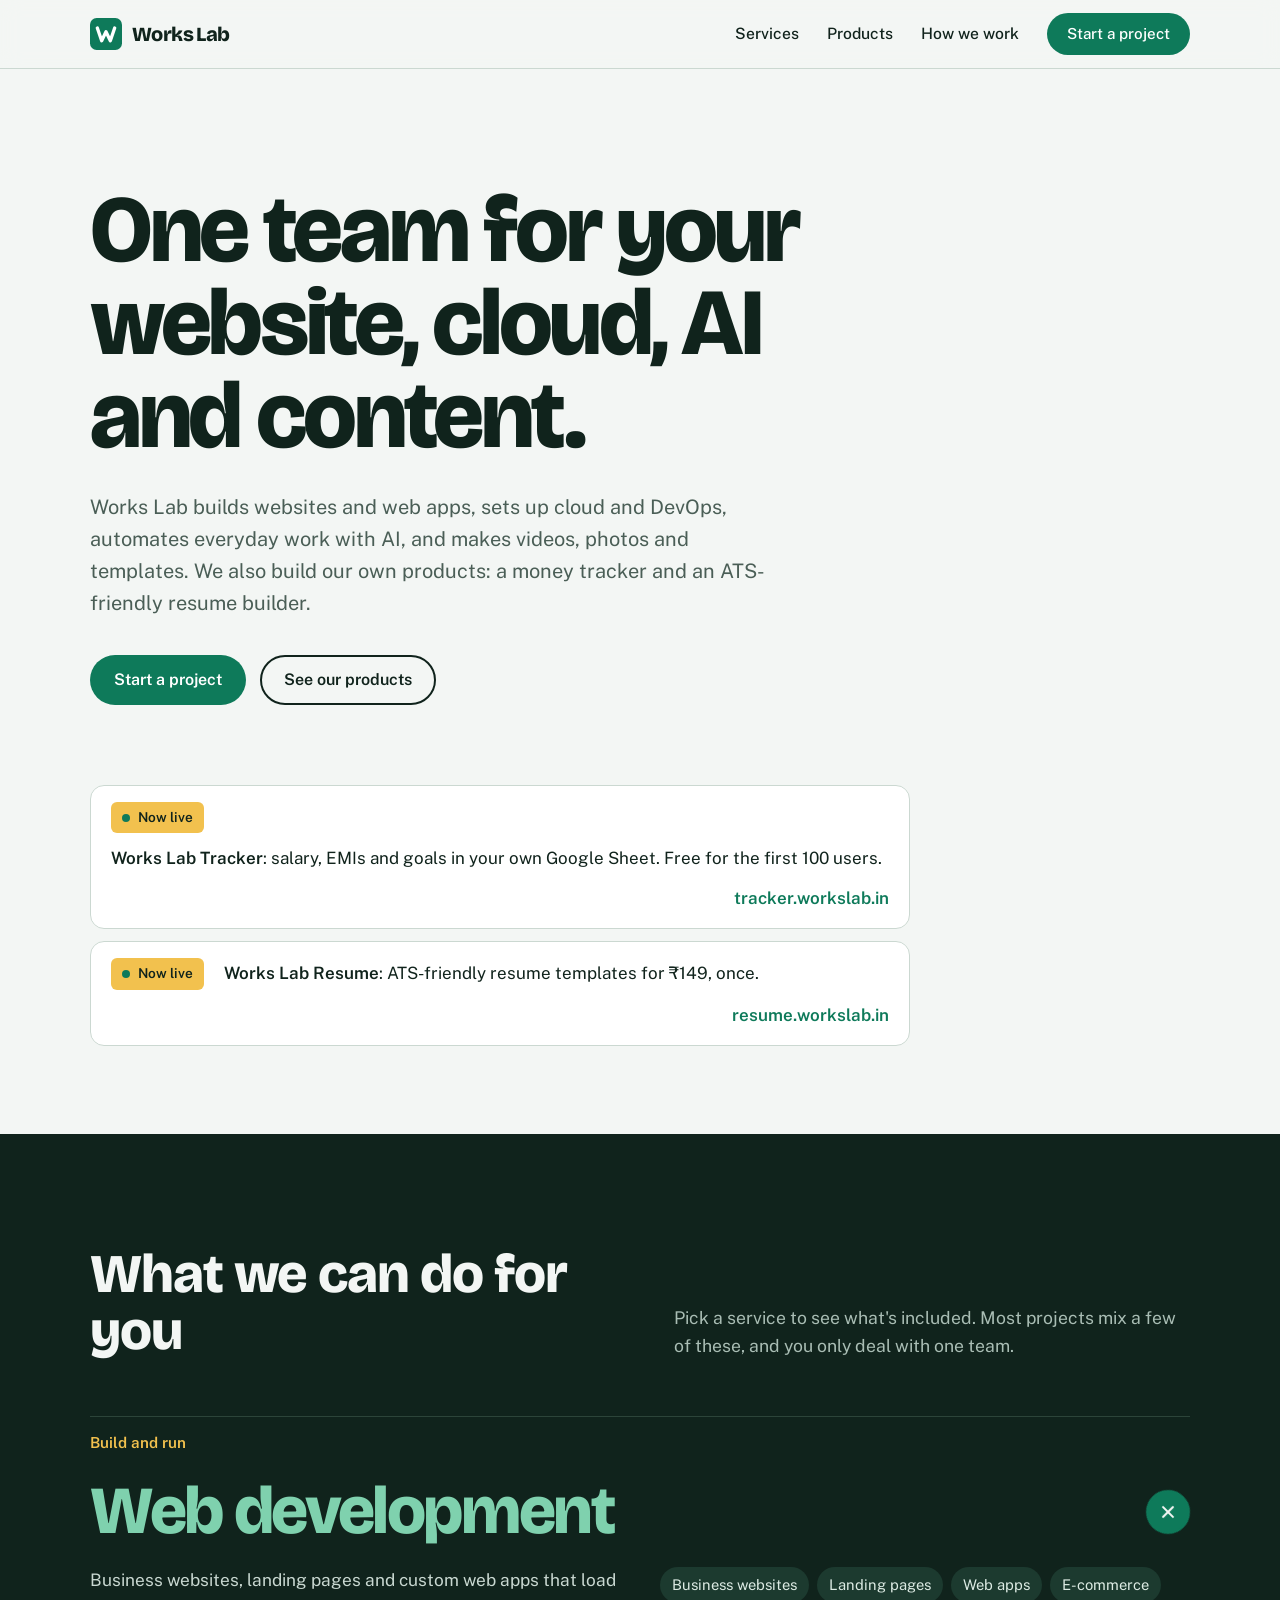
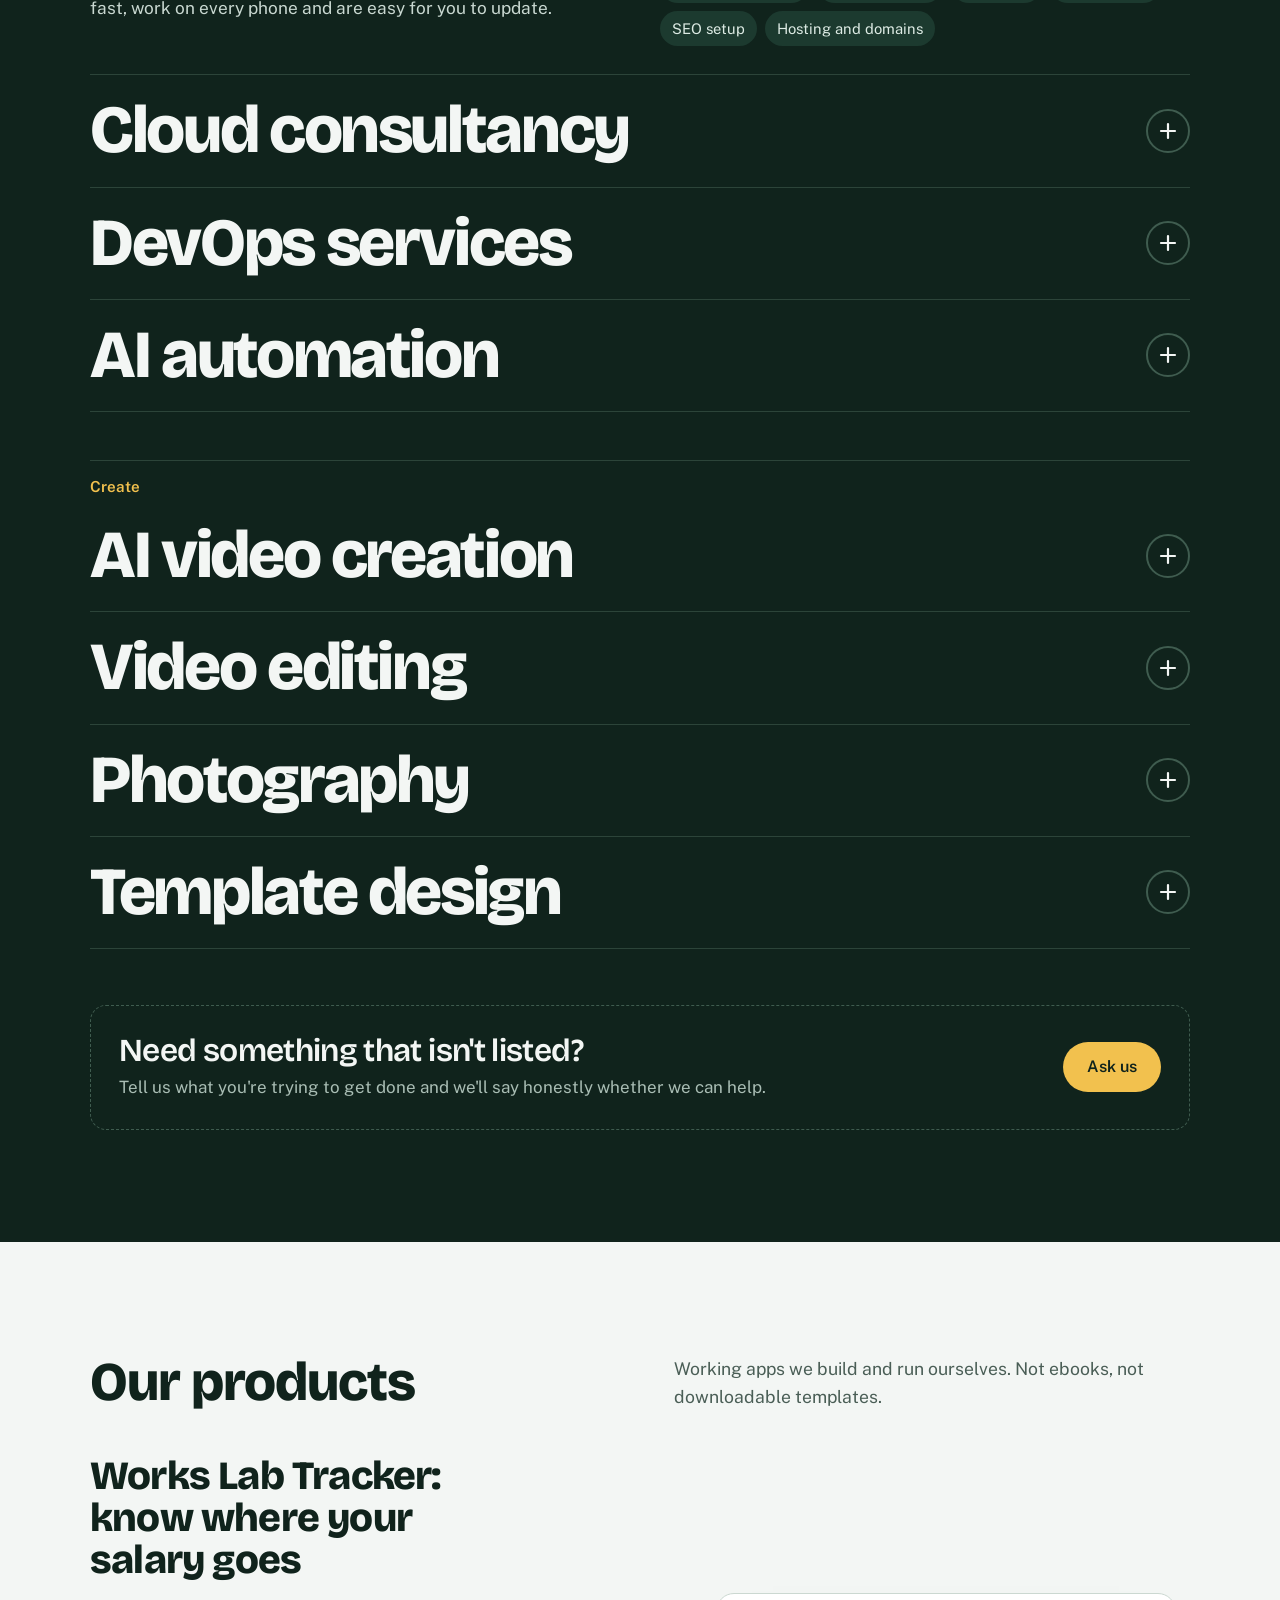
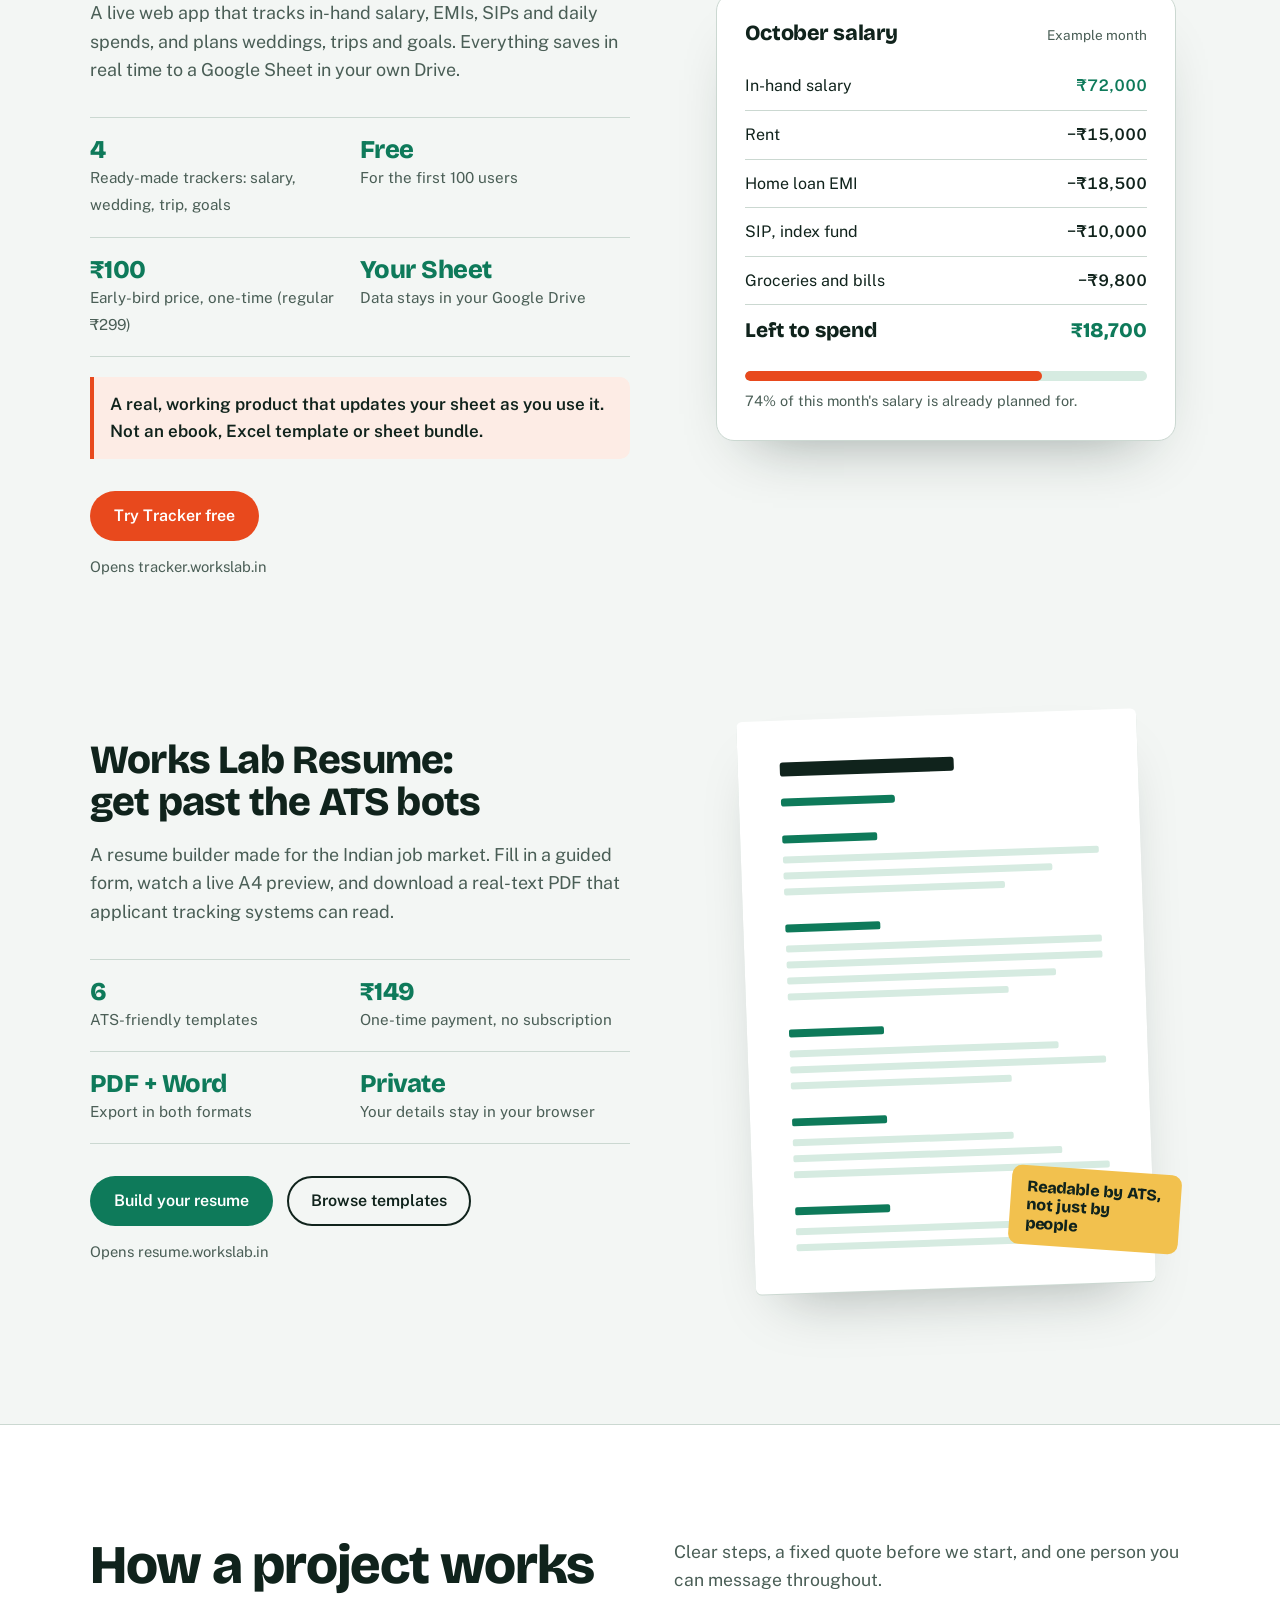
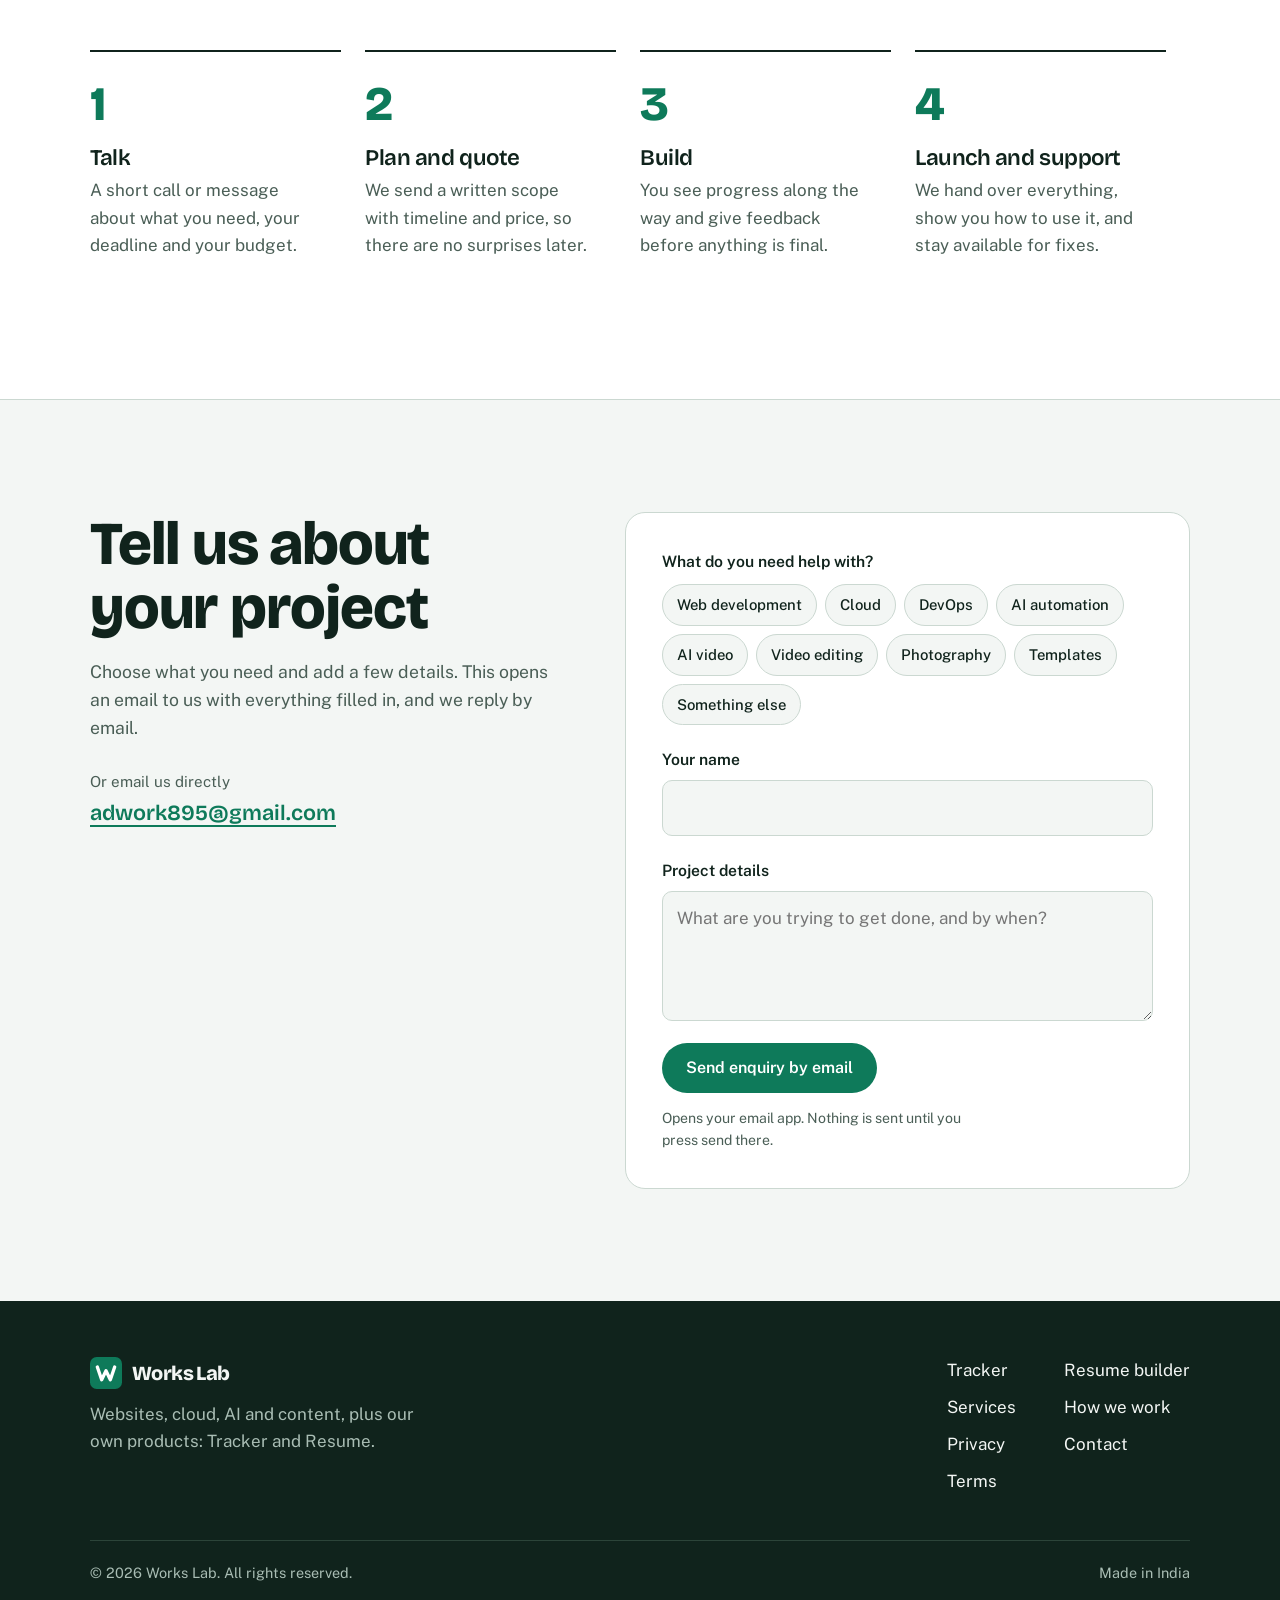
==== commit b964f63a: "with tracker product details" ====
--- a/index.html
+++ b/index.html
@@ -1,231 +1,856 @@
-<!DOCTYPE html>
+<!doctype html>
 <html lang="en">
 <head>
-<meta charset="UTF-8">
-<meta name="viewport" content="width=device-width, initial-scale=1.0">
-<title>Works Lab — Digital products and engineering that scale your business</title>
-<meta name="description" content="Works Lab builds fast websites, web apps, cloud &amp; AI automation, and creative media for growing businesses in India. Plus ready-to-use digital products like our ATS-friendly resume builder.">
-<meta name="theme-color" content="#000000">
-<link rel="canonical" href="https://workslab.in/">
-<meta property="og:type" content="website">
-<meta property="og:title" content="Works Lab — Products that scale businesses, effortlessly">
-<meta property="og:description" content="Web engineering, cloud &amp; AI, creative media, and digital products. Built to be useful.">
-<meta property="og:url" content="https://workslab.in/">
-<meta property="og:image" content="https://workslab.in/og.png">
-<meta name="twitter:card" content="summary_large_image">
-<link rel="preconnect" href="https://fonts.googleapis.com">
-<link rel="preconnect" href="https://fonts.gstatic.com" crossorigin>
-<link rel="stylesheet" href="css/style.css">
-<link rel="icon" href="data:image/svg+xml,<svg xmlns='http://www.w3.org/2000/svg' viewBox='0 0 32 32'><rect width='32' height='32' fill='%23000'/><rect x='6' y='6' width='9' height='9' fill='%23ff3d00'/></svg>">
-
-<script type="application/ld+json">
-{
-  "@context": "https://schema.org",
-  "@type": "Organization",
-  "name": "Works Lab",
-  "url": "https://workslab.in",
-  "email": "hello@workslab.in",
-  "slogan": "Digital products built to be useful.",
-  "address": { "@type": "PostalAddress", "addressCountry": "IN" },
-  "makesOffer": [
-    { "@type": "Offer", "itemOffered": { "@type": "Service", "name": "Web engineering", "description": "Business websites, landing pages, custom web apps and e-commerce." } },
-    { "@type": "Offer", "itemOffered": { "@type": "Service", "name": "Cloud, DevOps and AI automation" } },
-    { "@type": "Offer", "itemOffered": { "@type": "Service", "name": "Creative and media production" } },
-    { "@type": "Offer", "price": "149", "priceCurrency": "INR", "url": "https://resume.workslab.in",
-      "itemOffered": { "@type": "Product", "name": "Works Lab ATS-friendly Resume Builder", "description": "Four ATS-friendly resume templates with a guided builder and PDF download." } }
-  ]
-}
-</script>
+  <meta charset="UTF-8" />
+  <meta name="viewport" content="width=device-width, initial-scale=1.0" />
+  <title>Works Lab: web development, cloud, DevOps, AI automation and digital products</title>
+  <meta name="description" content="Works Lab builds websites, sets up cloud and DevOps, automates work with AI and creates videos, photos and templates. Makers of Works Lab Tracker and the ATS-friendly resume builder." />
+  <link rel="canonical" href="https://workslab.in/" />
+  <meta name="theme-color" content="#0E7A5A" />
+
+  <link rel="icon" href="favicon.ico" sizes="48x48" />
+  <link rel="icon" href="favicon.svg" type="image/svg+xml" />
+  <link rel="icon" href="favicon-96x96.png" type="image/png" sizes="96x96" />
+  <link rel="apple-touch-icon" href="apple-touch-icon.png" />
+  <link rel="manifest" href="site.webmanifest" />
+
+  <meta property="og:type" content="website" />
+  <meta property="og:site_name" content="Works Lab" />
+  <meta property="og:title" content="Works Lab: websites, cloud, AI and content" />
+  <meta property="og:description" content="One team for your website, cloud setup, AI automation, videos, photos and templates. Plus our own products: Tracker and Resume." />
+  <meta property="og:url" content="https://workslab.in/" />
+  <meta property="og:image" content="https://workslab.in/og-image.png" />
+  <meta name="twitter:card" content="summary_large_image" />
+
+  <script type="application/ld+json">
+  {
+    "@context": "https://schema.org",
+    "@type": "Organization",
+    "name": "Works Lab",
+    "url": "https://workslab.in/",
+    "logo": "https://workslab.in/icon-512.png",
+    "email": "adwork895@gmail.com",
+    "areaServed": "IN",
+    "makesOffer": [
+      {"@type": "Offer", "itemOffered": {"@type": "Service", "name": "Web development"}},
+      {"@type": "Offer", "itemOffered": {"@type": "Service", "name": "Cloud consultancy"}},
+      {"@type": "Offer", "itemOffered": {"@type": "Service", "name": "DevOps services"}},
+      {"@type": "Offer", "itemOffered": {"@type": "Service", "name": "AI automation"}},
+      {"@type": "Offer", "itemOffered": {"@type": "Service", "name": "AI video creation"}},
+      {"@type": "Offer", "itemOffered": {"@type": "Service", "name": "Video editing"}},
+      {"@type": "Offer", "itemOffered": {"@type": "Service", "name": "Photography"}},
+      {"@type": "Offer", "itemOffered": {"@type": "Service", "name": "Template design"}}
+    ]
+  }
+  </script>
+
+  <link rel="preconnect" href="https://fonts.googleapis.com" />
+  <link rel="preconnect" href="https://fonts.gstatic.com" crossorigin />
+  <link href="https://fonts.googleapis.com/css2?family=Bricolage+Grotesque:opsz,wght@12..96,400;12..96,600;12..96,800&family=Public+Sans:wght@400;500;600&display=swap" rel="stylesheet" />
+
+  <style>
+    :root {
+      --ink: #10231C;        /* deep forest ink for text */
+      --paper: #F3F6F4;      /* cool mint-white page */
+      --white: #FFFFFF;
+      --green: #0E7A5A;      /* Works Lab brand green (same as resume site) */
+      --green-deep: #0A5A43;
+      --mint: #D6EBE1;
+      --tape: #F2C14E;       /* lab-tape yellow, used sparingly */
+      --line: #CBD8D1;
+      --muted: #4A5E56;
+
+      --display: 'Bricolage Grotesque', system-ui, sans-serif;
+      --body: 'Public Sans', system-ui, sans-serif;
+
+      --wrap: 1180px;
+      --gutter: clamp(20px, 4vw, 40px);
+    }
+
+    *, *::before, *::after { box-sizing: border-box; }
+    html { -webkit-text-size-adjust: 100%; scroll-behavior: smooth; scroll-padding-top: 80px; }
+    body {
+      margin: 0;
+      font-family: var(--body);
+      font-size: 1.0625rem;
+      line-height: 1.6;
+      color: var(--ink);
+      background: var(--paper);
+      -webkit-font-smoothing: antialiased;
+    }
+    img, svg { display: block; max-width: 100%; }
+    a { color: inherit; }
+    h1, h2, h3 { font-family: var(--display); margin: 0; line-height: 1.05; letter-spacing: -0.02em; }
+    p { margin: 0; }
+
+    :focus-visible { outline: 3px solid var(--tape); outline-offset: 3px; border-radius: 4px; }
+
+    .wrap { max-width: var(--wrap); margin: 0 auto; padding: 0 var(--gutter); }
+    .skip { position: absolute; left: -9999px; top: 8px; background: var(--ink); color: var(--white); padding: 10px 14px; z-index: 200; border-radius: 6px; }
+    .skip:focus { left: 8px; }
+
+    /* ---------- Buttons ---------- */
+    .btn {
+      display: inline-flex; align-items: center; gap: 10px;
+      font: 600 1rem/1 var(--body);
+      padding: 15px 22px; border-radius: 999px;
+      text-decoration: none; border: 2px solid transparent; cursor: pointer;
+      transition: background-color .15s, color .15s, border-color .15s;
+    }
+    .btn-primary { background: var(--green); color: var(--white); }
+    .btn-primary:hover { background: var(--green-deep); }
+    .btn-ghost { border-color: var(--ink); color: var(--ink); background: transparent; }
+    .btn-ghost:hover { background: var(--ink); color: var(--paper); }
+
+    /* ---------- Header ---------- */
+    .site-header {
+      position: sticky; top: 0; z-index: 100;
+      background: rgba(243, 246, 244, 0.92);
+      backdrop-filter: blur(10px);
+      border-bottom: 1px solid var(--line);
+    }
+    .header-row { display: flex; align-items: center; justify-content: space-between; height: 68px; gap: 20px; }
+    .brand { display: flex; align-items: center; gap: 10px; text-decoration: none; font: 800 1.25rem/1 var(--display); letter-spacing: -0.03em; }
+    .brand svg { width: 32px; height: 32px; }
+    .nav { display: flex; align-items: center; gap: 28px; }
+    .nav a { text-decoration: none; font-weight: 500; font-size: .98rem; }
+    .nav a:not(.btn):hover { color: var(--green); }
+    .nav .btn { padding: 11px 18px; font-size: .95rem; }
+    .menu-toggle { display: none; background: none; border: 2px solid var(--ink); border-radius: 999px; padding: 8px 14px; font: 600 .95rem var(--body); color: var(--ink); cursor: pointer; }
+
+    @media (max-width: 820px) {
+      .menu-toggle { display: inline-block; }
+      .nav {
+        position: absolute; top: 68px; left: 0; right: 0;
+        flex-direction: column; align-items: stretch; gap: 0;
+        background: var(--paper); border-bottom: 1px solid var(--line);
+        padding: 8px var(--gutter) 20px;
+        display: none;
+      }
+      .nav.open { display: flex; }
+      .nav a:not(.btn) { padding: 14px 0; border-bottom: 1px solid var(--line); }
+      .nav .btn { margin-top: 16px; justify-content: center; }
+    }
+
+    /* ---------- Hero ---------- */
+    .hero { padding: clamp(56px, 9vw, 120px) 0 clamp(48px, 7vw, 88px); }
+    .hero h1 {
+      font-size: clamp(2.6rem, 7.4vw, 6.2rem);
+      font-weight: 800;
+      max-width: 14ch;
+      letter-spacing: -0.035em;
+      line-height: .98;
+    }
+    .hero-lede { margin-top: 28px; max-width: 58ch; font-size: clamp(1.08rem, 1.6vw, 1.25rem); color: var(--muted); }
+    .hero-actions { display: flex; flex-wrap: wrap; gap: 14px; margin-top: 36px; }
+
+    .now-live {
+      margin-top: clamp(48px, 7vw, 80px);
+      display: flex; flex-wrap: wrap; align-items: center; gap: 12px 20px;
+      padding: 16px 20px;
+      background: var(--white); border: 1px solid var(--line); border-radius: 14px;
+      text-decoration: none; max-width: 820px;
+      transition: border-color .15s;
+    }
+    .now-live:hover { border-color: var(--green); }
+    .tag-live {
+      display: inline-flex; align-items: center; gap: 8px;
+      background: var(--tape); color: var(--ink);
+      font-weight: 600; font-size: .85rem; padding: 5px 11px; border-radius: 6px;
+    }
+    .tag-live::before { content: ""; width: 8px; height: 8px; border-radius: 50%; background: var(--green); }
+    .now-live strong { font-weight: 600; }
+    .now-live .go { margin-left: auto; color: var(--green); font-weight: 600; white-space: nowrap; }
+
+    /* Page-load sequence (the one orchestrated motion on the page) */
+    @media (prefers-reduced-motion: no-preference) {
+      .hero h1, .hero-lede, .hero-actions, .now-live { animation: rise .7s cubic-bezier(.2,.7,.2,1) both; }
+      .hero-lede { animation-delay: .12s; }
+      .hero-actions { animation-delay: .22s; }
+      .now-live { animation-delay: .34s; }
+      @keyframes rise { from { opacity: 0; transform: translateY(18px); } to { opacity: 1; transform: none; } }
+    }
+
+    /* ---------- Section headings ---------- */
+    .section { padding: clamp(64px, 9vw, 112px) 0; }
+    .section-head { display: grid; grid-template-columns: 1fr; gap: 16px; margin-bottom: clamp(32px, 5vw, 56px); }
+    .section-head h2 { font-size: clamp(2rem, 4.6vw, 3.4rem); font-weight: 800; max-width: 18ch; }
+    .section-head p { color: var(--muted); max-width: 56ch; font-size: 1.1rem; }
+    @media (min-width: 900px) {
+      .section-head { grid-template-columns: 1.1fr 1fr; align-items: end; }
+    }
+
+    /* ---------- Services index (the memorable piece) ---------- */
+    .services { background: var(--ink); color: var(--paper); }
+    .services .section-head p { color: #A9BDB4; }
+    .svc-group { border-top: 1px solid #2C4439; }
+    .svc-group + .svc-group { margin-top: 48px; }
+    .svc-group-name {
+      font: 600 .95rem/1 var(--body); color: var(--tape);
+      padding: 18px 0 6px;
+    }
+    .svc { border-bottom: 1px solid #2C4439; }
+    .svc-btn {
+      width: 100%; background: none; border: 0; color: inherit; cursor: pointer; text-align: left;
+      display: grid; grid-template-columns: 1fr auto; align-items: center; gap: 20px;
+      padding: clamp(14px, 2vw, 22px) 0;
+    }
+    .svc-name {
+      font: 800 clamp(1.8rem, 5.6vw, 4.2rem)/1 var(--display);
+      letter-spacing: -0.035em;
+      transition: color .15s, transform .25s cubic-bezier(.2,.7,.2,1);
+    }
+    .svc-btn:hover .svc-name, .svc-btn[aria-expanded="true"] .svc-name { color: #7FD1AE; }
+    @media (prefers-reduced-motion: no-preference) {
+      .svc-btn:hover .svc-name { transform: translateX(10px); }
+    }
+    .svc-icon {
+      width: 44px; height: 44px; flex: none; border-radius: 50%;
+      border: 2px solid #3F5C4F; display: grid; place-items: center;
+      transition: transform .25s, background-color .15s, border-color .15s;
+    }
+    .svc-icon svg { width: 18px; height: 18px; }
+    .svc-btn[aria-expanded="true"] .svc-icon { transform: rotate(45deg); background: var(--green); border-color: var(--green); }
+    .svc-panel { display: grid; grid-template-rows: 0fr; transition: grid-template-rows .3s ease; }
+    .svc-panel > div { overflow: hidden; }
+    .svc.open .svc-panel { grid-template-rows: 1fr; }
+    .svc-body {
+      display: grid; gap: 18px; padding: 0 0 28px;
+      grid-template-columns: 1fr;
+    }
+    @media (min-width: 900px) { .svc-body { grid-template-columns: 1fr 1fr; gap: 40px; } }
+    .svc-body p { color: #C9D8D1; max-width: 50ch; font-size: 1.08rem; }
+    .chips { display: flex; flex-wrap: wrap; gap: 8px; list-style: none; margin: 0; padding: 0; align-content: start; }
+    .chips li { font-size: .92rem; padding: 6px 12px; border-radius: 999px; background: #1C3A2F; color: #DDEBE4; }
+    .svc-more { display: inline-block; margin-top: 14px; color: #7FD1AE; font-weight: 600; }
+
+    .svc-else {
+      margin-top: 56px; display: flex; flex-wrap: wrap; align-items: center; justify-content: space-between; gap: 20px;
+      padding: 28px; border: 1px dashed #3F5C4F; border-radius: 16px;
+    }
+    .svc-else h3 { font-size: clamp(1.4rem, 2.6vw, 2rem); font-weight: 600; }
+    .svc-else p { color: #A9BDB4; margin-top: 6px; }
+    .services .btn-primary { background: var(--tape); color: var(--ink); }
+    .services .btn-primary:hover { background: #FFD66E; }
+
+    /* ---------- Product: resume builder ---------- */
+    .product-grid { display: grid; gap: clamp(40px, 6vw, 72px); align-items: center; grid-template-columns: 1fr; }
+    @media (min-width: 900px) { .product-grid { grid-template-columns: 1.05fr .95fr; } }
+    .product h2 { font-size: clamp(2rem, 4.6vw, 3.4rem); font-weight: 800; max-width: 16ch; }
+    .product .lede { margin-top: 18px; color: var(--muted); font-size: 1.12rem; max-width: 52ch; }
+    .facts { list-style: none; padding: 0; margin: 32px 0 0; display: grid; grid-template-columns: 1fr 1fr; gap: 0; border-top: 1px solid var(--line); }
+    .facts li { padding: 18px 16px 18px 0; border-bottom: 1px solid var(--line); }
+    .facts b { display: block; font: 800 1.6rem/1.1 var(--display); letter-spacing: -0.02em; color: var(--green); }
+    .facts span { font-size: .95rem; color: var(--muted); }
+    .product .hero-actions { margin-top: 32px; }
+    .product-note { margin-top: 14px; font-size: .92rem; color: var(--muted); }
+
+    /* A4 sheet illustration */
+    .sheet-stage { position: relative; padding: 24px 12px; }
+    .sheet {
+      background: var(--white); aspect-ratio: 210 / 297; width: min(100%, 400px); margin: 0 auto;
+      border-radius: 6px; padding: 9% 9%;
+      box-shadow: 0 1px 0 var(--line), 0 30px 60px -30px rgba(16, 35, 28, .35);
+      transform: rotate(-2deg);
+      display: flex; flex-direction: column; gap: 6%;
+    }
+    .sheet .nm { height: 14px; width: 55%; background: var(--ink); border-radius: 3px; }
+    .sheet .ttl { height: 8px; width: 36%; background: var(--green); border-radius: 3px; margin-top: -2%; }
+    .sheet .blk { display: flex; flex-direction: column; gap: 9px; }
+    .sheet .h { height: 8px; width: 30%; background: var(--green); border-radius: 2px; margin-bottom: 4px; }
+    .sheet .l { height: 7px; background: var(--mint); border-radius: 2px; }
+    .sheet .l.s { width: 70%; } .sheet .l.m { width: 85%; }
+    .ats-stamp {
+      position: absolute; right: 2%; bottom: 10%;
+      background: var(--tape); color: var(--ink);
+      font: 800 1rem/1.15 var(--display); padding: 12px 16px; border-radius: 10px;
+      transform: rotate(4deg); max-width: 170px;
+    }
+
+    /* ---------- Process ---------- */
+    .process { background: var(--white); border-top: 1px solid var(--line); border-bottom: 1px solid var(--line); }
+    .steps { list-style: none; margin: 0; padding: 0; display: grid; gap: 0; grid-template-columns: 1fr; counter-reset: step; }
+    @media (min-width: 700px) { .steps { grid-template-columns: 1fr 1fr; } }
+    @media (min-width: 1040px) { .steps { grid-template-columns: repeat(4, 1fr); } }
+    .steps li { counter-increment: step; padding: 28px 24px 28px 0; border-top: 2px solid var(--ink); margin-right: 24px; }
+    .steps li::before {
+      content: counter(step); display: block;
+      font: 800 3rem/1 var(--display); color: var(--green); margin-bottom: 18px;
+    }
+    .steps h3 { font-size: 1.4rem; font-weight: 600; margin-bottom: 8px; }
+    .steps p { color: var(--muted); }
+
+    /* ---------- Contact ---------- */
+    .contact-grid { display: grid; gap: clamp(40px, 6vw, 72px); grid-template-columns: 1fr; }
+    @media (min-width: 900px) { .contact-grid { grid-template-columns: .9fr 1.1fr; } }
+    .contact h2 { font-size: clamp(2.2rem, 5vw, 3.8rem); font-weight: 800; max-width: 12ch; }
+    .contact .lede { margin-top: 18px; color: var(--muted); font-size: 1.1rem; max-width: 44ch; }
+    .direct { margin-top: 28px; }
+    .direct a { font: 600 clamp(1.1rem, 2vw, 1.35rem) var(--display); color: var(--green); text-decoration-thickness: 2px; text-underline-offset: 5px; word-break: break-all; }
+    .direct p { font-size: .95rem; color: var(--muted); margin-bottom: 6px; }
+
+    .form { background: var(--white); border: 1px solid var(--line); border-radius: 20px; padding: clamp(22px, 3.5vw, 36px); display: grid; gap: 22px; }
+    .field { display: grid; gap: 8px; }
+    .field label, .field legend { font-weight: 600; font-size: .98rem; padding: 0; }
+    fieldset { border: 0; margin: 0; padding: 0; min-width: 0; }
+    .field input, .field textarea {
+      font: inherit; color: var(--ink); width: 100%;
+      padding: 13px 14px; border: 1.5px solid var(--line); border-radius: 10px; background: var(--paper);
+    }
+    .field input:focus, .field textarea:focus { outline: none; border-color: var(--green); box-shadow: 0 0 0 3px var(--mint); }
+    .field textarea { min-height: 130px; resize: vertical; }
+    .pick { display: flex; flex-wrap: wrap; gap: 8px; margin-top: 10px; }
+    .pick input { position: absolute; opacity: 0; width: 1px; height: 1px; }
+    .pick label {
+      font-weight: 500; font-size: .93rem; padding: 8px 14px; border-radius: 999px;
+      border: 1.5px solid var(--line); cursor: pointer; user-select: none; background: var(--paper);
+    }
+    .pick input:checked + label { background: var(--green); border-color: var(--green); color: var(--white); }
+    .pick input:focus-visible + label { outline: 3px solid var(--tape); outline-offset: 2px; }
+    .form-foot { display: flex; flex-wrap: wrap; align-items: center; gap: 14px; }
+    .form-foot small { color: var(--muted); font-size: .88rem; max-width: 36ch; }
+    .form-error { color: #A4262C; font-weight: 600; font-size: .95rem; display: none; }
+    .form-error.show { display: block; }
+
+    /* ---------- Footer ---------- */
+    .site-footer { background: var(--ink); color: #A9BDB4; padding: 56px 0 32px; }
+    .foot-row { display: flex; flex-wrap: wrap; justify-content: space-between; gap: 32px; }
+    .site-footer .brand { color: var(--paper); }
+    .foot-tag { margin-top: 12px; max-width: 34ch; }
+    .foot-links { display: grid; grid-template-columns: repeat(2, auto); gap: 10px 48px; list-style: none; margin: 0; padding: 0; }
+    .foot-links a { text-decoration: none; color: var(--paper); }
+    .foot-links a:hover { color: #7FD1AE; }
+    .foot-base { margin-top: 44px; padding-top: 20px; border-top: 1px solid #2C4439; display: flex; flex-wrap: wrap; justify-content: space-between; gap: 12px; font-size: .9rem; }
+
+    @media (prefers-reduced-motion: reduce) {
+      html { scroll-behavior: auto; }
+      *, *::before, *::after { transition: none !important; animation: none !important; }
+    }
+
+    /* ============ v2 additions ============ */
+    :root { --flame: #E8491D; --flame-deep: #C23A12; --flame-soft: #FDECE5; }
+
+    .announce { background: var(--ink); color: var(--paper); font-size: .95rem; }
+    .announce .wrap { display: flex; flex-wrap: wrap; justify-content: center; align-items: center; gap: 6px 14px; padding-top: 10px; padding-bottom: 10px; text-align: center; }
+    .announce a { color: var(--tape); font-weight: 600; }
+
+    .btn-flame { background: var(--flame); color: var(--white); }
+    .btn-flame:hover { background: var(--flame-deep); }
+
+    /* Hero v2 */
+    .hero2 { padding: clamp(48px, 8vw, 104px) 0 clamp(56px, 8vw, 96px); }
+    .hero2-grid { display: grid; gap: clamp(40px, 6vw, 72px); align-items: center; grid-template-columns: 1fr; }
+    @media (min-width: 980px) { .hero2-grid { grid-template-columns: 1.1fr .9fr; } }
+    .hero2 h1 { font-size: clamp(2.6rem, 6.6vw, 5.4rem); font-weight: 800; letter-spacing: -0.035em; line-height: .98; max-width: 13ch; }
+    .hero2 .hero-lede { margin-top: 24px; }
+    .hero-meta { display: flex; flex-wrap: wrap; gap: 8px 20px; margin-top: 18px; list-style: none; padding: 0; font-size: .95rem; color: var(--muted); }
+    .hero-meta li::before { content: "✓"; color: var(--green); font-weight: 700; margin-right: 6px; }
+    .price-note { margin-top: 14px; font-weight: 600; color: var(--flame-deep); }
+
+    /* Example month card */
+    .month {
+      background: var(--white); border: 1px solid var(--line); border-radius: 18px;
+      padding: clamp(20px, 3vw, 28px);
+      box-shadow: 0 30px 60px -36px rgba(16, 35, 28, .45);
+      max-width: 460px; width: 100%; justify-self: center;
+    }
+    .month-head { display: flex; justify-content: space-between; align-items: baseline; gap: 12px; margin-bottom: 16px; }
+    .month-head h2 { font-size: 1.35rem; font-weight: 800; }
+    .month-head span { font-size: .85rem; color: var(--muted); }
+    .month table { width: 100%; border-collapse: collapse; font-variant-numeric: tabular-nums; }
+    .month td { padding: 11px 0; border-bottom: 1px solid var(--line); font-size: 1rem; }
+    .month td:last-child { text-align: right; font-weight: 600; white-space: nowrap; }
+    .month .in td:last-child { color: var(--green); }
+    .month .out td:last-child { color: var(--ink); }
+    .month .left td { border-bottom: 0; padding-top: 16px; font: 800 1.3rem/1 var(--display); }
+    .month .left td:last-child { color: var(--green); }
+    .meter { margin-top: 18px; }
+    .meter-bar { height: 10px; border-radius: 99px; background: var(--mint); overflow: hidden; }
+    .meter-bar i { display: block; height: 100%; width: 74%; background: var(--flame); border-radius: 99px; }
+    @media (prefers-reduced-motion: no-preference) {
+      .meter-bar i { animation: fill 1.2s .5s cubic-bezier(.2,.7,.2,1) both; }
+      @keyframes fill { from { width: 0; } }
+    }
+    .meter p { margin-top: 8px; font-size: .9rem; color: var(--muted); }
+
+    /* Pain -> fix */
+    .pain { background: var(--white); border-top: 1px solid var(--line); border-bottom: 1px solid var(--line); }
+    .pain-grid { display: grid; gap: clamp(32px, 5vw, 64px); grid-template-columns: 1fr; }
+    @media (min-width: 900px) { .pain-grid { grid-template-columns: 1fr 1fr; } }
+    .pain h3 { font-size: 1.35rem; font-weight: 800; margin-bottom: 14px; }
+    .pain ul { list-style: none; padding: 0; margin: 0; }
+    .pain li { padding: 14px 0 14px 34px; border-top: 1px solid var(--line); position: relative; }
+    .pain li::before { position: absolute; left: 0; top: 13px; font-weight: 800; font-size: 1.1rem; }
+    .pain .before li::before { content: "✕"; color: var(--flame); }
+    .pain .after li::before { content: "✓"; color: var(--green); }
+    .pain .after h3 { color: var(--green); }
+
+    /* Trackers */
+    .trackers-grid { display: grid; gap: 0; grid-template-columns: 1fr; border: 1.5px solid var(--ink); border-radius: 18px; overflow: hidden; background: var(--white); }
+    @media (min-width: 700px) { .trackers-grid { grid-template-columns: 1fr 1fr; } }
+    .tracker { padding: clamp(22px, 3vw, 32px); border-bottom: 1.5px solid var(--ink); }
+    @media (min-width: 700px) {
+      .tracker:nth-child(odd) { border-right: 1.5px solid var(--ink); }
+      .tracker:nth-last-child(-n+2) { border-bottom: 0; }
+    }
+    @media (max-width: 699px) { .tracker:last-child { border-bottom: 0; } }
+    .tracker svg { width: 30px; height: 30px; color: var(--flame); margin-bottom: 14px; }
+    .tracker h3 { font-size: 1.45rem; font-weight: 800; margin-bottom: 6px; }
+    .tracker > p { color: var(--muted); margin-bottom: 12px; }
+    .tracker ul { margin: 0; padding-left: 20px; }
+    .tracker li { margin: 4px 0; }
+    .tracker li::marker { color: var(--flame); }
+
+    /* Own sheet */
+    .own { display: grid; gap: 28px; grid-template-columns: 1fr; align-items: center; margin-top: clamp(40px, 6vw, 64px); padding: clamp(24px, 4vw, 40px); background: var(--mint); border-radius: 18px; }
+    @media (min-width: 900px) { .own { grid-template-columns: auto 1fr; gap: 40px; } }
+    .own-icon { width: 72px; height: 72px; border-radius: 16px; background: var(--green); display: grid; place-items: center; }
+    .own-icon svg { width: 36px; height: 36px; }
+    .own h3 { font-size: clamp(1.4rem, 2.6vw, 1.9rem); font-weight: 800; }
+    .own p { margin-top: 8px; max-width: 64ch; color: var(--ink); }
+
+    /* Offer */
+    .offer { background: var(--ink); color: var(--paper); }
+    .offer-grid { display: grid; gap: clamp(32px, 5vw, 64px); grid-template-columns: 1fr; align-items: center; }
+    @media (min-width: 900px) { .offer-grid { grid-template-columns: 1.1fr .9fr; } }
+    .offer h2 { font-size: clamp(2.4rem, 6vw, 4.6rem); font-weight: 800; letter-spacing: -0.035em; max-width: 12ch; }
+    .offer .lede { margin-top: 18px; color: #C9D8D1; font-size: 1.15rem; max-width: 50ch; }
+    .price-card { background: var(--paper); color: var(--ink); border-radius: 20px; padding: clamp(24px, 3.5vw, 36px); }
+    .price-tag { display: inline-block; background: var(--tape); font-weight: 700; font-size: .9rem; padding: 5px 11px; border-radius: 6px; }
+    .price { font: 800 clamp(3.4rem, 8vw, 5rem)/1 var(--display); letter-spacing: -0.04em; margin: 16px 0 4px; }
+    .price-sub { color: var(--flame-deep); font-weight: 600; }
+    .price-card ul { list-style: none; padding: 0; margin: 20px 0 24px; }
+    .price-card li { padding: 9px 0 9px 28px; border-top: 1px solid var(--line); position: relative; }
+    .price-card li::before { content: "✓"; position: absolute; left: 0; color: var(--green); font-weight: 800; }
+    .price-card .btn { width: 100%; justify-content: center; font-size: 1.05rem; padding: 17px 22px; }
+
+    /* FAQ */
+    .faq-list { max-width: 820px; border-top: 1.5px solid var(--ink); }
+    .faq-list details { border-bottom: 1px solid var(--line); }
+    .faq-list summary { cursor: pointer; list-style: none; padding: 20px 40px 20px 0; position: relative; font: 600 1.2rem/1.3 var(--display); }
+    .faq-list summary::-webkit-details-marker { display: none; }
+    .faq-list summary::after { content: "+"; position: absolute; right: 4px; top: 16px; font-size: 1.6rem; color: var(--green); transition: transform .2s; }
+    .faq-list details[open] summary::after { transform: rotate(45deg); }
+    .faq-list details p { padding: 0 0 22px; color: var(--muted); max-width: 64ch; }
+
+    /* Final CTA */
+    .final { text-align: center; padding: clamp(72px, 10vw, 128px) 0; background: var(--flame-soft); }
+    .final h2 { font-size: clamp(2.6rem, 7vw, 5.4rem); font-weight: 800; letter-spacing: -0.035em; max-width: 14ch; margin: 0 auto; }
+    .final p { margin: 20px auto 32px; max-width: 48ch; color: var(--muted); font-size: 1.15rem; }
+    .final .btn { font-size: 1.1rem; padding: 18px 28px; }
+
+    .more-title { font-size: clamp(1.1rem, 2vw, 1.3rem); font-weight: 600; color: var(--muted); margin-bottom: 10px; }
+
+    .live-row { display: grid; gap: 12px; margin-top: clamp(48px, 7vw, 80px); max-width: 820px; }
+    .live-row .now-live { margin-top: 0; max-width: none; }
+    .product .section-head { margin-bottom: clamp(28px, 4vw, 44px); }
+    .product-2 { padding-top: 0; }
+    .month-head h3 { font-size: 1.35rem; font-weight: 800; }
+    .not-template { margin-top: 20px; padding: 14px 16px; border-left: 4px solid var(--flame); background: var(--flame-soft); font-weight: 600; max-width: 56ch; border-radius: 0 10px 10px 0; }
+    .product-grid h2 { font-size: clamp(1.7rem, 3.4vw, 2.5rem); }
+  </style>
 </head>
 <body>
-
-<header>
-  <nav class="container nav" aria-label="Main">
-    <a href="/" class="logo">Works Lab</a>
-    <ul class="nav-links">
-      <li><a href="#services">Services</a></li>
-      <li><a href="#products">Products</a></li>
-      <li><a href="#work">Approach</a></li>
-      <li><a href="#contact" class="nav-cta">Start a project</a></li>
-    </ul>
-    <button class="menu-btn" id="menuBtn" aria-label="Open menu" aria-expanded="false"><span></span><span></span></button>
-  </nav>
-  <div class="mobile-nav" id="mobileNav">
-    <a href="#services">Services</a>
-    <a href="#products">Products</a>
-    <a href="#work">Approach</a>
-    <a href="#contact">Start a project</a>
-  </div>
-</header>
-
-<main>
-
-<!-- HERO -->
-<section class="hero" aria-labelledby="hero-title">
-  <div class="container hero-grid">
-    <p class="eyebrow">Web · Cloud · AI · Media</p>
-    <h1 id="hero-title">Products that scale your business. <em>Effortlessly.</em></h1>
-    <div class="hero-aside">
-      <p>We design and engineer fast websites, cloud systems and automation that keep working while you grow — and ship digital products people actually use.</p>
-      <div class="hero-actions">
-        <a href="#contact" class="btn btn-primary">Start your project</a>
-        <a href="#services" class="btn btn-outline">See services</a>
+  <a class="skip" href="#main">Skip to content</a>
+
+  <header class="site-header">
+    <div class="wrap header-row">
+      <a class="brand" href="./" aria-label="Works Lab home">
+        <svg viewBox="0 0 48 48" aria-hidden="true"><rect width="48" height="48" rx="10" fill="#0E7A5A"/><path d="M11 15 L17.5 34 L24 20.5 L30.5 34 L37 15" fill="none" stroke="#fff" stroke-width="5" stroke-linecap="round" stroke-linejoin="round"/></svg>
+        Works Lab
+      </a>
+      <button class="menu-toggle" aria-expanded="false" aria-controls="site-nav">Menu</button>
+      <nav class="nav" id="site-nav" aria-label="Main">
+        <a href="#services">Services</a>
+        <a href="#products">Products</a>
+        <a href="#process">How we work</a>
+        <a class="btn btn-primary" href="#contact">Start a project</a>
+      </nav>
+    </div>
+  </header>
+
+  <main id="main">
+    <!-- HERO -->
+    <section class="hero">
+      <div class="wrap">
+        <h1>One team for your website, cloud, AI and content.</h1>
+        <p class="hero-lede">
+          Works Lab builds websites and web apps, sets up cloud and DevOps, automates everyday work with AI,
+          and makes videos, photos and templates. We also build our own products: a money tracker and an
+          ATS-friendly resume builder.
+        </p>
+        <div class="hero-actions">
+          <a class="btn btn-primary" href="#contact">Start a project</a>
+          <a class="btn btn-ghost" href="#products">See our products</a>
+        </div>
+
+        <div class="live-row">
+          <a class="now-live" href="https://tracker.workslab.in" rel="noopener">
+            <span class="tag-live">Now live</span>
+            <span><strong>Works Lab Tracker</strong>: salary, EMIs and goals in your own Google Sheet. Free for the first 100 users.</span>
+            <span class="go">tracker.workslab.in</span>
+          </a>
+          <a class="now-live" href="https://resume.workslab.in" rel="noopener">
+            <span class="tag-live">Now live</span>
+            <span><strong>Works Lab Resume</strong>: ATS-friendly resume templates for ₹149, once.</span>
+            <span class="go">resume.workslab.in</span>
+          </a>
+        </div>
+      </div>
+    </section>
+
+    <!-- SERVICES -->
+    <section class="section services" id="services" aria-labelledby="services-title">
+      <div class="wrap">
+        <div class="section-head">
+          <h2 id="services-title">What we can do for you</h2>
+          <p>Pick a service to see what's included. Most projects mix a few of these, and you only deal with one team.</p>
+        </div>
+
+        <div class="svc-group">
+          <p class="svc-group-name">Build and run</p>
+
+          <div class="svc open">
+            <button class="svc-btn" aria-expanded="true" aria-controls="svc-web">
+              <span class="svc-name">Web development</span>
+              <span class="svc-icon" aria-hidden="true"><svg viewBox="0 0 18 18"><path d="M9 2v14M2 9h14" stroke="currentColor" stroke-width="2.2" stroke-linecap="round"/></svg></span>
+            </button>
+            <div class="svc-panel" id="svc-web"><div><div class="svc-body">
+              <p>Business websites, landing pages and custom web apps that load fast, work on every phone and are easy for you to update.</p>
+              <ul class="chips"><li>Business websites</li><li>Landing pages</li><li>Web apps</li><li>E-commerce</li><li>SEO setup</li><li>Hosting and domains</li></ul>
+            </div></div></div>
+          </div>
+
+          <div class="svc">
+            <button class="svc-btn" aria-expanded="false" aria-controls="svc-cloud">
+              <span class="svc-name">Cloud consultancy</span>
+              <span class="svc-icon" aria-hidden="true"><svg viewBox="0 0 18 18"><path d="M9 2v14M2 9h14" stroke="currentColor" stroke-width="2.2" stroke-linecap="round"/></svg></span>
+            </button>
+            <div class="svc-panel" id="svc-cloud"><div><div class="svc-body">
+              <p>Choose the right cloud setup, move to it without downtime, and stop paying for resources you don't use.</p>
+              <ul class="chips"><li>AWS, Azure, Google Cloud</li><li>Cloud migration</li><li>Cost reviews</li><li>Security and backups</li><li>Architecture planning</li></ul>
+            </div></div></div>
+          </div>
+
+          <div class="svc">
+            <button class="svc-btn" aria-expanded="false" aria-controls="svc-devops">
+              <span class="svc-name">DevOps services</span>
+              <span class="svc-icon" aria-hidden="true"><svg viewBox="0 0 18 18"><path d="M9 2v14M2 9h14" stroke="currentColor" stroke-width="2.2" stroke-linecap="round"/></svg></span>
+            </button>
+            <div class="svc-panel" id="svc-devops"><div><div class="svc-body">
+              <p>Automated builds, tests and deployments, so shipping an update takes a click instead of an evening.</p>
+              <ul class="chips"><li>CI/CD pipelines</li><li>GitHub Actions</li><li>Docker and Kubernetes</li><li>Infrastructure as code</li><li>Monitoring and alerts</li></ul>
+            </div></div></div>
+          </div>
+
+          <div class="svc">
+            <button class="svc-btn" aria-expanded="false" aria-controls="svc-ai">
+              <span class="svc-name">AI automation</span>
+              <span class="svc-icon" aria-hidden="true"><svg viewBox="0 0 18 18"><path d="M9 2v14M2 9h14" stroke="currentColor" stroke-width="2.2" stroke-linecap="round"/></svg></span>
+            </button>
+            <div class="svc-panel" id="svc-ai"><div><div class="svc-body">
+              <p>Hand repetitive work to AI: answering customer questions, sorting documents, following up on leads and keeping sheets and CRMs up to date.</p>
+              <ul class="chips"><li>AI chatbots</li><li>Workflow automation</li><li>Document processing</li><li>WhatsApp and email bots</li><li>CRM and sheet integrations</li></ul>
+            </div></div></div>
+          </div>
+        </div>
+
+        <div class="svc-group">
+          <p class="svc-group-name">Create</p>
+
+          <div class="svc">
+            <button class="svc-btn" aria-expanded="false" aria-controls="svc-aivideo">
+              <span class="svc-name">AI video creation</span>
+              <span class="svc-icon" aria-hidden="true"><svg viewBox="0 0 18 18"><path d="M9 2v14M2 9h14" stroke="currentColor" stroke-width="2.2" stroke-linecap="round"/></svg></span>
+            </button>
+            <div class="svc-panel" id="svc-aivideo"><div><div class="svc-body">
+              <p>Product explainers, ads and social videos made with AI tools, from the script and voiceover to the final cut.</p>
+              <ul class="chips"><li>Explainer videos</li><li>Ad creatives</li><li>Reels and Shorts</li><li>AI voiceovers</li><li>AI avatars</li></ul>
+            </div></div></div>
+          </div>
+
+          <div class="svc">
+            <button class="svc-btn" aria-expanded="false" aria-controls="svc-edit">
+              <span class="svc-name">Video editing</span>
+              <span class="svc-icon" aria-hidden="true"><svg viewBox="0 0 18 18"><path d="M9 2v14M2 9h14" stroke="currentColor" stroke-width="2.2" stroke-linecap="round"/></svg></span>
+            </button>
+            <div class="svc-panel" id="svc-edit"><div><div class="svc-body">
+              <p>Send us your raw footage. We cut it, fix colour and sound, and add captions and graphics that suit where it will be posted.</p>
+              <ul class="chips"><li>YouTube videos</li><li>Reels and Shorts</li><li>Corporate videos</li><li>Subtitles</li><li>Motion graphics</li></ul>
+            </div></div></div>
+          </div>
+
+          <div class="svc">
+            <button class="svc-btn" aria-expanded="false" aria-controls="svc-photo">
+              <span class="svc-name">Photography</span>
+              <span class="svc-icon" aria-hidden="true"><svg viewBox="0 0 18 18"><path d="M9 2v14M2 9h14" stroke="currentColor" stroke-width="2.2" stroke-linecap="round"/></svg></span>
+            </button>
+            <div class="svc-panel" id="svc-photo"><div><div class="svc-body">
+              <p>Product, portrait and event shoots, delivered edited and sized for your website, store listings and social media.</p>
+              <ul class="chips"><li>Product photos</li><li>Portraits and headshots</li><li>Events</li><li>Retouching</li></ul>
+            </div></div></div>
+          </div>
+
+          <div class="svc">
+            <button class="svc-btn" aria-expanded="false" aria-controls="svc-tpl">
+              <span class="svc-name">Template design</span>
+              <span class="svc-icon" aria-hidden="true"><svg viewBox="0 0 18 18"><path d="M9 2v14M2 9h14" stroke="currentColor" stroke-width="2.2" stroke-linecap="round"/></svg></span>
+            </button>
+            <div class="svc-panel" id="svc-tpl"><div><div class="svc-body">
+              <div>
+                <p>Resume, presentation, social media and document templates that you can reuse and edit yourself.</p>
+                <a class="svc-more" href="#resume">See our resume builder</a>
+              </div>
+              <ul class="chips"><li>Resume templates</li><li>Presentations</li><li>Social media posts</li><li>Business documents</li><li>Brand kits</li></ul>
+            </div></div></div>
+          </div>
+        </div>
+
+        <div class="svc-else">
+          <div>
+            <h3>Need something that isn't listed?</h3>
+            <p>Tell us what you're trying to get done and we'll say honestly whether we can help.</p>
+          </div>
+          <a class="btn btn-primary" href="#contact">Ask us</a>
+        </div>
+      </div>
+    </section>
+
+    <!-- PRODUCTS -->
+    <section class="section product" id="products" aria-labelledby="tracker-title">
+      <div class="wrap">
+        <div class="section-head">
+          <h2>Our products</h2>
+          <p>Working apps we build and run ourselves. Not ebooks, not downloadable templates.</p>
+        </div>
+      </div>
+      <div class="wrap product-grid">
+        <div>
+          <h2 id="tracker-title">Works Lab Tracker: know where your salary goes</h2>
+          <p class="lede">
+            A live web app that tracks in-hand salary, EMIs, SIPs and daily spends, and plans weddings,
+            trips and goals. Everything saves in real time to a Google Sheet in your own Drive.
+          </p>
+          <ul class="facts">
+            <li><b>4</b><span>Ready-made trackers: salary, wedding, trip, goals</span></li>
+            <li><b>Free</b><span>For the first 100 users</span></li>
+            <li><b>₹100</b><span>Early-bird price, one-time (regular ₹299)</span></li>
+            <li><b>Your Sheet</b><span>Data stays in your Google Drive</span></li>
+          </ul>
+          <p class="not-template">A real, working product that updates your sheet as you use it. Not an ebook, Excel template or sheet bundle.</p>
+          <div class="hero-actions">
+            <a class="btn btn-flame" href="https://tracker.workslab.in" rel="noopener">Try Tracker free</a>
+          </div>
+          <p class="product-note">Opens tracker.workslab.in</p>
+        </div>
+
+        <figure class="month" aria-label="Example: a month in the salary tracker">
+          <div class="month-head">
+            <h3>October salary</h3>
+            <span>Example month</span>
+          </div>
+          <table>
+            <tr class="in"><td>In-hand salary</td><td>₹72,000</td></tr>
+            <tr class="out"><td>Rent</td><td>−₹15,000</td></tr>
+            <tr class="out"><td>Home loan EMI</td><td>−₹18,500</td></tr>
+            <tr class="out"><td>SIP, index fund</td><td>−₹10,000</td></tr>
+            <tr class="out"><td>Groceries and bills</td><td>−₹9,800</td></tr>
+            <tr class="left"><td>Left to spend</td><td>₹18,700</td></tr>
+          </table>
+          <div class="meter">
+            <div class="meter-bar"><i></i></div>
+            <p>74% of this month's salary is already planned for.</p>
+          </div>
+        </figure>
+      </div>
+    </section>
+
+    <!-- PRODUCT -->
+    <section class="section product product-2" id="resume" aria-labelledby="resume-title">
+      <div class="wrap product-grid">
+        <div>
+          <h2 id="resume-title">Works Lab Resume: get past the ATS bots</h2>
+          <p class="lede">
+            A resume builder made for the Indian job market. Fill in a guided form, watch a live A4 preview,
+            and download a real-text PDF that applicant tracking systems can read.
+          </p>
+          <ul class="facts">
+            <li><b>6</b><span>ATS-friendly templates</span></li>
+            <li><b>₹149</b><span>One-time payment, no subscription</span></li>
+            <li><b>PDF + Word</b><span>Export in both formats</span></li>
+            <li><b>Private</b><span>Your details stay in your browser</span></li>
+          </ul>
+          <div class="hero-actions">
+            <a class="btn btn-primary" href="https://resume.workslab.in" rel="noopener">Build your resume</a>
+            <a class="btn btn-ghost" href="https://resume.workslab.in/#templates" rel="noopener">Browse templates</a>
+          </div>
+          <p class="product-note">Opens resume.workslab.in</p>
+        </div>
+
+        <div class="sheet-stage" aria-hidden="true">
+          <div class="sheet">
+            <div class="nm"></div>
+            <div class="ttl"></div>
+            <div class="blk"><div class="h"></div><div class="l"></div><div class="l m"></div><div class="l s"></div></div>
+            <div class="blk"><div class="h"></div><div class="l"></div><div class="l"></div><div class="l m"></div><div class="l s"></div></div>
+            <div class="blk"><div class="h"></div><div class="l m"></div><div class="l"></div><div class="l s"></div></div>
+            <div class="blk"><div class="h"></div><div class="l s"></div><div class="l m"></div><div class="l"></div></div>
+            <div class="blk"><div class="h"></div><div class="l m"></div><div class="l s"></div></div>
+          </div>
+          <div class="ats-stamp">Readable by ATS, not just by people</div>
+        </div>
+      </div>
+    </section>
+
+    <!-- PROCESS -->
+    <section class="section process" id="process" aria-labelledby="process-title">
+      <div class="wrap">
+        <div class="section-head">
+          <h2 id="process-title">How a project works</h2>
+          <p>Clear steps, a fixed quote before we start, and one person you can message throughout.</p>
+        </div>
+        <ol class="steps">
+          <li>
+            <h3>Talk</h3>
+            <p>A short call or message about what you need, your deadline and your budget.</p>
+          </li>
+          <li>
+            <h3>Plan and quote</h3>
+            <p>We send a written scope with timeline and price, so there are no surprises later.</p>
+          </li>
+          <li>
+            <h3>Build</h3>
+            <p>You see progress along the way and give feedback before anything is final.</p>
+          </li>
+          <li>
+            <h3>Launch and support</h3>
+            <p>We hand over everything, show you how to use it, and stay available for fixes.</p>
+          </li>
+        </ol>
+      </div>
+    </section>
+
+    <!-- CONTACT -->
+    <section class="section contact" id="contact" aria-labelledby="contact-title">
+      <div class="wrap contact-grid">
+        <div>
+          <h2 id="contact-title">Tell us about your project</h2>
+          <p class="lede">Choose what you need and add a few details. This opens an email to us with everything filled in, and we reply by email.</p>
+          <div class="direct">
+            <p>Or email us directly</p>
+            <a href="mailto:adwork895@gmail.com">adwork895@gmail.com</a>
+          </div>
+        </div>
+
+        <form class="form" id="enquiry" novalidate>
+          <fieldset class="field">
+            <legend>What do you need help with?</legend>
+            <div class="pick" id="pick">
+              <input type="checkbox" id="s1" value="Web development"><label for="s1">Web development</label>
+              <input type="checkbox" id="s2" value="Cloud consultancy"><label for="s2">Cloud</label>
+              <input type="checkbox" id="s3" value="DevOps"><label for="s3">DevOps</label>
+              <input type="checkbox" id="s4" value="AI automation"><label for="s4">AI automation</label>
+              <input type="checkbox" id="s5" value="AI video creation"><label for="s5">AI video</label>
+              <input type="checkbox" id="s6" value="Video editing"><label for="s6">Video editing</label>
+              <input type="checkbox" id="s7" value="Photography"><label for="s7">Photography</label>
+              <input type="checkbox" id="s8" value="Template design"><label for="s8">Templates</label>
+              <input type="checkbox" id="s9" value="Something else"><label for="s9">Something else</label>
+            </div>
+          </fieldset>
+          <div class="field">
+            <label for="name">Your name</label>
+            <input id="name" name="name" autocomplete="name" required>
+          </div>
+          <div class="field">
+            <label for="details">Project details</label>
+            <textarea id="details" name="details" placeholder="What are you trying to get done, and by when?" required></textarea>
+          </div>
+          <p class="form-error" id="form-error" role="alert"></p>
+          <div class="form-foot">
+            <button class="btn btn-primary" type="submit">Send enquiry by email</button>
+            <small>Opens your email app. Nothing is sent until you press send there.</small>
+          </div>
+        </form>
+      </div>
+    </section>
+  </main>
+
+  <footer class="site-footer">
+    <div class="wrap">
+      <div class="foot-row">
+        <div>
+          <a class="brand" href="./" aria-label="Works Lab home">
+            <svg viewBox="0 0 48 48" aria-hidden="true"><rect width="48" height="48" rx="10" fill="#0E7A5A"/><path d="M11 15 L17.5 34 L24 20.5 L30.5 34 L37 15" fill="none" stroke="#fff" stroke-width="5" stroke-linecap="round" stroke-linejoin="round"/></svg>
+            Works Lab
+          </a>
+          <p class="foot-tag">Websites, cloud, AI and content, plus our own products: Tracker and Resume.</p>
+        </div>
+        <ul class="foot-links">
+          <li><a href="https://tracker.workslab.in" rel="noopener">Tracker</a></li>
+          <li><a href="https://resume.workslab.in" rel="noopener">Resume builder</a></li>
+          <li><a href="#services">Services</a></li>
+          <li><a href="#process">How we work</a></li>
+          <li><a href="https://resume.workslab.in/privacy" rel="noopener">Privacy</a></li>
+          <li><a href="#contact">Contact</a></li>
+          <li><a href="https://resume.workslab.in/terms" rel="noopener">Terms</a></li>
+        </ul>
+      </div>
+      <div class="foot-base">
+        <span>© <span id="year">2026</span> Works Lab. All rights reserved.</span>
+        <span>Made in India</span>
       </div>
     </div>
-    <div class="hero-art" aria-hidden="true">
-      <svg viewBox="0 0 400 400" class="rings">
-        <rect x="40" y="40" width="320" height="320" class="ring r1"/>
-        <rect x="90" y="90" width="220" height="220" class="ring r2"/>
-        <rect x="140" y="140" width="120" height="120" class="ring r3"/>
-        <rect x="185" y="185" width="30" height="30" class="core"/>
-      </svg>
-    </div>
-  </div>
-  <div class="container hero-foot">
-    <span>Based in India</span><span>Working with teams worldwide</span><span>Fast · Reliable · Measurable</span>
-  </div>
-</section>
-
-<!-- SERVICES -->
-<section id="services" aria-labelledby="services-title">
-  <div class="container">
-    <div class="split">
-      <div>
-        <p class="label">Services</p>
-        <h2 id="services-title">Three disciplines. One team.</h2>
-      </div>
-      <p class="lede">Everything we build shares the same standard: it loads fast, works on every phone, and is simple for you to update without calling us.</p>
-    </div>
-
-    <div class="services">
-      <article class="service">
-        <span class="num">01</span>
-        <h3>Digital &amp; web engineering</h3>
-        <ul>
-          <li>Business websites and landing pages</li>
-          <li>Custom web apps and e-commerce</li>
-          <li>Redesigns and performance rescues</li>
-        </ul>
-        <p class="note">Lightning-fast load times, flawless on any phone, and content you can edit yourself.</p>
-      </article>
-      <article class="service">
-        <span class="num">02</span>
-        <h3>Cloud, DevOps &amp; AI</h3>
-        <ul>
-          <li>Hosting, domains and email setup</li>
-          <li>Cloud consultancy and DevOps pipelines</li>
-          <li>AI automation for repetitive work</li>
-        </ul>
-        <p class="note">Infrastructure that scales without surprises, and automation that pays for itself.</p>
-      </article>
-      <article class="service">
-        <span class="num">03</span>
-        <h3>Creative &amp; media</h3>
-        <ul>
-          <li>AI video creation and video editing</li>
-          <li>Photography for products and brands</li>
-          <li>Template and document design</li>
-        </ul>
-        <p class="note">Visuals that match the quality of what you've built.</p>
-      </article>
-    </div>
-  </div>
-</section>
-
-<!-- PRODUCTS -->
-<section id="products" class="dark" aria-labelledby="products-title">
-  <div class="container">
-    <div class="split">
-      <div>
-        <p class="label">Products</p>
-        <h2 id="products-title">Ready to use today.</h2>
-      </div>
-      <p class="lede">Alongside client work, we ship our own digital products — small, focused tools that solve one problem well.</p>
-    </div>
-
-    <a href="https://resume.workslab.in" class="product" target="_blank" rel="noopener">
-      <div class="product-copy">
-        <p class="product-tag">Featured product · ₹149 one-time</p>
-        <h3>ATS-friendly Resume Builder</h3>
-        <p>Stop sending the same boring resume. Pick one of four ATS-friendly templates, fill a guided form, watch the live preview, and download a clean A4 PDF. No subscription, no Word formatting fights, no data leaves your device.</p>
-        <ul class="product-points">
-          <li>4 templates — Modern, Classic, Minimal, Executive</li>
-          <li>Built for Indian students, freshers and IT professionals</li>
-          <li>Live preview and instant PDF download</li>
-          <li>One-time payment · Instant access</li>
-        </ul>
-        <span class="btn btn-light">Build my resume – ₹149</span>
-      </div>
-      <div class="product-visual" aria-hidden="true">
-        <div class="mock">
-          <div class="mock-head"><b>Rahul Sharma</b><span>Software Engineer · Bengaluru</span></div>
-          <div class="mock-body">
-            <i>Experience</i><u></u><u style="width:70%"></u>
-            <i>Education</i><u style="width:60%"></u>
-            <i>Skills</i><div class="chips"><span>React</span><span>Node.js</span><span>AWS</span><span>SQL</span></div>
-          </div>
-        </div>
-      </div>
-    </a>
-  </div>
-</section>
-
-<!-- APPROACH -->
-<section id="work" aria-labelledby="work-title">
-  <div class="container">
-    <div class="split">
-      <div>
-        <p class="label">Approach</p>
-        <h2 id="work-title">Less friction, more shipping.</h2>
-      </div>
-      <p class="lede">A fixed scope, a clear timeline, and a working product at the end. Nothing is billed that doesn't move the business forward.</p>
-    </div>
-    <ol class="steps">
-      <li><span>01</span><h3>Scope</h3><p>A short call, a written plan, a fixed quote. You know exactly what you get.</p></li>
-      <li><span>02</span><h3>Build</h3><p>Weekly previews. Real content, real devices, real performance numbers.</p></li>
-      <li><span>03</span><h3>Launch</h3><p>Domain, hosting, analytics and handover — you own everything.</p></li>
-      <li><span>04</span><h3>Grow</h3><p>Optional retainers for updates, automation and new features as you scale.</p></li>
-    </ol>
-  </div>
-</section>
-
-<!-- CTA -->
-<section id="contact" class="cta" aria-labelledby="cta-title">
-  <div class="container cta-grid">
-    <h2 id="cta-title">Have something to build?</h2>
-    <div>
-      <p>Tell us what you're trying to achieve. We'll reply within one working day with a plan and a price.</p>
-      <div class="cta-actions">
-        <!-- CONFIG: replace with your email / WhatsApp / Calendly link -->
-        <a href="mailto:hello@workslab.in?subject=Project%20enquiry" class="btn btn-dark">Start your project</a>
-        <a href="mailto:hello@workslab.in?subject=Technical%20consultation" class="btn btn-ghost">Book a technical consultation</a>
-      </div>
-      <p class="cta-mail">hello@workslab.in</p>
-    </div>
-  </div>
-</section>
-
-</main>
-
-<footer>
-  <div class="container foot">
-    <div>
-      <p class="logo">Works Lab</p>
-      <p class="muted">Digital products built to be useful.</p>
-    </div>
-    <ul class="foot-links">
-      <li><a href="#services">Services</a></li>
-      <li><a href="https://resume.workslab.in">Resume Builder</a></li>
-      <li><a href="mailto:hello@workslab.in">Contact</a></li>
-      <li><a href="https://resume.workslab.in/privacy.html">Privacy</a></li>
-      <li><a href="https://resume.workslab.in/terms.html">Terms</a></li>
-    </ul>
-  </div>
-  <div class="container foot-bottom">
-    <span>© 2026 Works Lab</span><span>Made in India</span>
-  </div>
-</footer>
-
-<script src="js/main.js" defer></script>
+  </footer>
+
+  <script>
+    // Mobile menu
+    const toggle = document.querySelector('.menu-toggle');
+    const nav = document.getElementById('site-nav');
+    toggle.addEventListener('click', () => {
+      const open = nav.classList.toggle('open');
+      toggle.setAttribute('aria-expanded', String(open));
+      toggle.textContent = open ? 'Close' : 'Menu';
+    });
+    nav.querySelectorAll('a').forEach(a => a.addEventListener('click', () => {
+      nav.classList.remove('open');
+      toggle.setAttribute('aria-expanded', 'false');
+      toggle.textContent = 'Menu';
+    }));
+
+    // Services index: expand / collapse
+    document.querySelectorAll('.svc-btn').forEach(btn => {
+      btn.addEventListener('click', () => {
+        const item = btn.closest('.svc');
+        const open = !item.classList.contains('open');
+        item.classList.toggle('open', open);
+        btn.setAttribute('aria-expanded', String(open));
+      });
+    });
+
+    // Enquiry form -> prefilled email (no server needed on GitHub Pages)
+    const EMAIL = 'adwork895@gmail.com';
+    const form = document.getElementById('enquiry');
+    const err = document.getElementById('form-error');
+    form.addEventListener('submit', (e) => {
+      e.preventDefault();
+      const name = form.name.value.trim();
+      const details = form.details.value.trim();
+      const services = [...form.querySelectorAll('#pick input:checked')].map(i => i.value);
+
+      if (!name || !details) {
+        err.textContent = !name ? 'Add your name so we know who to reply to.' : 'Add a few project details so we can reply with something useful.';
+        err.classList.add('show');
+        (!name ? form.name : form.details).focus();
+        return;
+      }
+      err.classList.remove('show');
+
+      const subject = `Project enquiry: ${services.length ? services.join(', ') : 'General'}`;
+      const body = `Hi Works Lab,\n\nName: ${name}\nServices: ${services.join(', ') || 'Not sure yet'}\n\n${details}\n`;
+      window.location.href = `mailto:${EMAIL}?subject=${encodeURIComponent(subject)}&body=${encodeURIComponent(body)}`;
+    });
+
+    document.getElementById('year').textContent = new Date().getFullYear();
+  </script>
 </body>
 </html>
